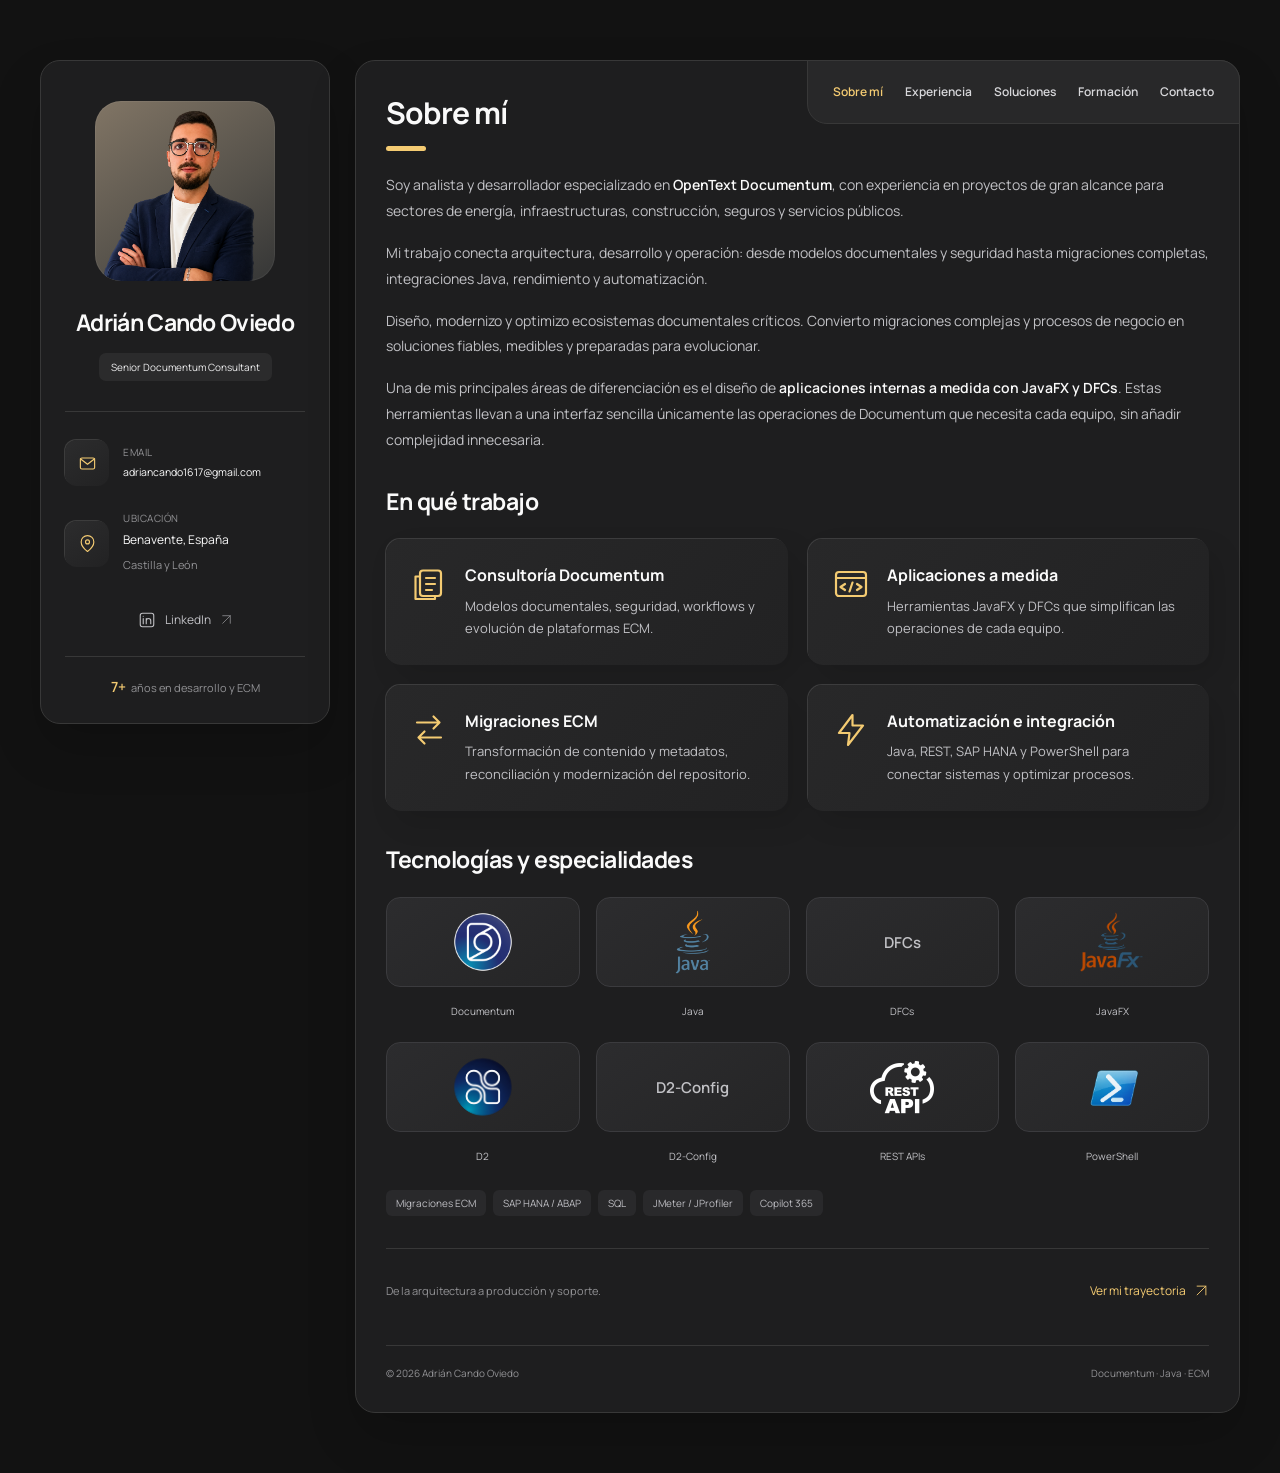
==== index.html @ 95d83d47 "Add warm portrait backdrop and transparent technology logos" ====
<!doctype html>
<html lang="es">
<head>
  <meta charset="UTF-8">
  <meta name="viewport" content="width=device-width, initial-scale=1.0">
  <meta name="description" content="Adrián Cando Oviedo, Senior Documentum Consultant. Experiencia en OpenText Documentum, desarrollo Java y JavaFX, migraciones ECM y automatización empresarial.">
  <meta name="theme-color" content="#121212">
  <link rel="canonical" href="https://acand0.github.io/adrian-cando-oviedo/">
  <meta property="og:title" content="Adrián Cando Oviedo · Senior Documentum Consultant">
  <meta property="og:description" content="Consultoría ECM, desarrollo Java, aplicaciones a medida y migraciones documentales.">
  <meta property="og:url" content="https://acand0.github.io/adrian-cando-oviedo/">
  <meta property="og:type" content="website">
  <meta property="og:image" content="https://acand0.github.io/adrian-cando-oviedo/assets/og-profile.png">
  <meta property="og:image:width" content="1200">
  <meta property="og:image:height" content="630">
  <meta property="og:image:alt" content="Perfil profesional de Adrián Cando Oviedo en negro y dorado.">
  <meta name="twitter:card" content="summary_large_image">
  <meta name="twitter:title" content="Adrián Cando Oviedo · Senior Documentum Consultant">
  <meta name="twitter:image" content="https://acand0.github.io/adrian-cando-oviedo/assets/og-profile.png">
  <link rel="icon" href="favicon.ico?v=profile" sizes="16x16 32x32 48x48 256x256">
  <link rel="icon" type="image/png" sizes="32x32" href="assets/favicon-32.png?v=profile">
  <link rel="icon" type="image/png" sizes="192x192" href="assets/favicon-192.png?v=profile">
  <link rel="apple-touch-icon" sizes="180x180" href="assets/apple-touch-icon.png?v=profile">
  <title>Adrián Cando Oviedo · Senior Documentum Consultant</title>
  <link rel="preconnect" href="https://fonts.googleapis.com">
  <link rel="preconnect" href="https://fonts.gstatic.com" crossorigin>
  <link href="https://fonts.googleapis.com/css2?family=Manrope:wght@400;500;600;700;800&amp;display=swap" rel="stylesheet">
  <link rel="stylesheet" href="css/styles.css">
  <script src="js/main.js" defer></script>
</head>
<body>
  <a class="skip-link" href="#contenido">Saltar al contenido</a>
  <svg class="icon-library" xmlns="http://www.w3.org/2000/svg" aria-hidden="true">
    <symbol id="i-mail" viewBox="0 0 24 24"><rect x="3" y="5" width="18" height="14" rx="2"/><path d="m3 6 9 7 9-7"/></symbol>
    <symbol id="i-pin" viewBox="0 0 24 24"><path d="M20 10c0 6-8 12-8 12S4 16 4 10a8 8 0 1 1 16 0Z"/><circle cx="12" cy="10" r="2.5"/></symbol>
    <symbol id="i-code" viewBox="0 0 24 24"><rect x="2" y="4" width="20" height="16" rx="2"/><path d="M2 8h20m-14 4-3 2 3 2m8-4 3 2-3 2m-3-5-2 6"/></symbol>
    <symbol id="i-files" viewBox="0 0 24 24"><rect x="6" y="3" width="14" height="17" rx="2"/><path d="M6 7H3v15h13v-2M10 8h6m-6 4h6m-6 4h4"/></symbol>
    <symbol id="i-migrate" viewBox="0 0 24 24"><path d="M4 7h15m-4-4 4 4-4 4M20 17H5m4-4-4 4 4 4"/></symbol>
    <symbol id="i-automation" viewBox="0 0 24 24"><path d="m13 2-9 12h7l-1 8 10-13h-7Z"/></symbol>
    <symbol id="i-book" viewBox="0 0 24 24"><path d="M12 5C8 2 3 3 2 4v15c4-2 7-1 10 1 3-2 6-3 10-1V4c-4-2-7-1-10 1Zm0 0v15"/></symbol>
    <symbol id="i-arrow" viewBox="0 0 24 24"><path d="M5 19 19 5M5 5h14v14"/></symbol>
    <symbol id="i-linkedin" viewBox="0 0 24 24"><rect x="3" y="3" width="18" height="18" rx="3"/><path d="M7 10v7m0-10v.1m4 10v-7m0 3c0-4 6-4 6 0v4"/></symbol>
    <symbol id="i-close" viewBox="0 0 24 24"><path d="m6 6 12 12M6 18 18 6"/></symbol>
  </svg>

  <div class="portfolio-layout">
    <aside class="profile-card" aria-label="Datos profesionales">
      <div class="profile-heading">
        <div class="avatar">
          <img src="assets/adrian-cando-cutout.png" alt="Foto de perfil de Adrián Cando Oviedo" width="1254" height="1254" fetchpriority="high" decoding="async">
        </div>
        <div><p class="profile-name">Adrián Cando Oviedo</p><p class="role-badge">Senior Documentum Consultant</p></div>
      </div>
      <button class="profile-toggle" type="button" aria-controls="profile-contacts" aria-expanded="true">Datos de contacto</button>
      <div id="profile-contacts">
      <div class="profile-details">
        <div class="contact-item"><span class="icon-box"><svg class="icon " aria-hidden="true"><use href="#i-mail"></use></svg></span><div><span class="detail-label">Email</span><a href="mailto:adriancando1617@gmail.com">adriancando1617@gmail.com</a></div></div>
        <div class="contact-item"><span class="icon-box"><svg class="icon " aria-hidden="true"><use href="#i-pin"></use></svg></span><div><span class="detail-label">Ubicación</span><p>Benavente, España</p><span class="location-detail">Castilla y León</span></div></div>
      </div>
      <a class="social-link" href="https://www.linkedin.com/in/adrian-cando-oviedo" target="_blank" rel="noreferrer"><svg class="icon " aria-hidden="true"><use href="#i-linkedin"></use></svg><span>LinkedIn</span><svg class="icon " aria-hidden="true"><use href="#i-arrow"></use></svg></a>
      <div class="profile-note"><span data-experience-start="2019-11">7+</span> años en desarrollo y ECM</div>
      </div>
    </aside>

    <main class="content-card" id="contenido" tabindex="-1">
      <nav class="page-nav" aria-label="Secciones del portfolio">
        <a id="tab-sobre" href="#sobre">Sobre mí</a>
        <a id="tab-experiencia" href="#experiencia">Experiencia</a>
        <a id="tab-soluciones" href="#soluciones">Soluciones</a>
        <a id="tab-formacion" href="#formacion">Formación</a>
        <a id="tab-contacto" href="#contacto">Contacto</a>
      </nav>
      <section class="page-panel" id="sobre" aria-labelledby="heading-sobre">
        <h1 class="page-title" id="heading-sobre" tabindex="-1">Sobre mí</h1>
        <div class="intro-copy">
          <p>Soy analista y desarrollador especializado en <strong>OpenText Documentum</strong>, con experiencia en proyectos de gran alcance para sectores de energía, infraestructuras, construcción, seguros y servicios públicos.</p>
          <p>Mi trabajo conecta arquitectura, desarrollo y operación: desde modelos documentales y seguridad hasta migraciones completas, integraciones Java, rendimiento y automatización.</p>
          <p>Diseño, modernizo y optimizo ecosistemas documentales críticos. Convierto migraciones complejas y procesos de negocio en soluciones fiables, medibles y preparadas para evolucionar.</p>
          <p>Una de mis principales áreas de diferenciación es el diseño de <strong>aplicaciones internas a medida con JavaFX y DFCs</strong>. Estas herramientas llevan a una interfaz sencilla únicamente las operaciones de Documentum que necesita cada equipo, sin añadir complejidad innecesaria.</p>
        </div>
        <h2 class="subheading">En qué trabajo</h2>
        <div class="service-grid">
          <article class="service-card"><svg class="icon " aria-hidden="true"><use href="#i-files"></use></svg><div><h3>Consultoría Documentum</h3><p>Modelos documentales, seguridad, workflows y evolución de plataformas ECM.</p></div></article>
          <article class="service-card"><svg class="icon " aria-hidden="true"><use href="#i-code"></use></svg><div><h3>Aplicaciones a medida</h3><p>Herramientas JavaFX y DFCs que simplifican las operaciones de cada equipo.</p></div></article>
          <article class="service-card"><svg class="icon " aria-hidden="true"><use href="#i-migrate"></use></svg><div><h3>Migraciones ECM</h3><p>Transformación de contenido y metadatos, reconciliación y modernización del repositorio.</p></div></article>
          <article class="service-card"><svg class="icon " aria-hidden="true"><use href="#i-automation"></use></svg><div><h3>Automatización e integración</h3><p>Java, REST, SAP HANA y PowerShell para conectar sistemas y optimizar procesos.</p></div></article>
        </div>
        <h2 class="subheading">Tecnologías y especialidades</h2>
        <div class="skill-grid" aria-label="Tecnologías">
          <div><span class="skill-art"><img src="assets/technologies/documentum-original.png" alt="" width="64" height="64"></span><span>Documentum</span></div>
          <div><span class="skill-art"><img src="assets/technologies/java-original.webp" alt="" width="64" height="64"></span><span>Java</span></div>
          <div><span class="skill-art"><b class="skill-wordmark" aria-hidden="true">DFCs</b></span><span>DFCs</span></div>
          <div><span class="skill-art"><img src="assets/technologies/javafx-transparent.png" alt="" width="64" height="64"></span><span>JavaFX</span></div>
          <div><span class="skill-art"><img src="assets/technologies/d2-transparent.png" alt="" width="64" height="64"></span><span>D2</span></div>
          <div><span class="skill-art"><b class="skill-wordmark" aria-hidden="true">D2-Config</b></span><span>D2-Config</span></div>
          <div><span class="skill-art"><img class="logo-rest" src="assets/technologies/rest-original.webp" alt="" width="64" height="64"></span><span>REST APIs</span></div>
          <div><span class="skill-art"><img src="assets/technologies/powershell-transparent.png" alt="" width="64" height="64"></span><span>PowerShell</span></div>
        </div>
        <div class="skill-tags"><span>Migraciones ECM</span><span>SAP HANA / ABAP</span><span>SQL</span><span>JMeter / JProfiler</span><span>Copilot 365</span></div>
        <div class="section-bottom"><p>De la arquitectura a producción y soporte.</p><a class="text-link" href="#experiencia" data-open-panel>Ver mi trayectoria <svg class="icon " aria-hidden="true"><use href="#i-arrow"></use></svg></a></div>
      </section>

      <section class="page-panel" id="experiencia" aria-labelledby="heading-experiencia">
        <h2 class="page-title" id="heading-experiencia" tabindex="-1">Experiencia</h2>
        <p class="panel-lead">Consultoría, desarrollo e integración de plataformas documentales en entornos empresariales.</p>
      <div class="timeline">
        <article class="timeline-item">
          <div class="timeline-index">01</div><div class="timeline-meta"><p>Minsait · Grupo Indra</p><span>Jun 2026 — Actualidad</span><span>Alcobendas</span><b>● POSICIÓN ACTUAL</b></div>
          <div class="timeline-content"><h3>Senior Documentum Consultant</h3><p>Estudio, automatización y mejora de procesos empresariales con Java, Documentum DFCs, SAP HANA/ABAP y PowerShell. Soporte de incidencias y evolutivos sobre perfiles, objetos documentales y workflows.</p><div class="tag-list"><span>Documentum 23.4</span><span>Java</span><span>DFCs</span><span>SAP HANA</span><span>PowerShell</span></div></div>
        </article>
        <article class="timeline-item">
          <div class="timeline-index">02</div><div class="timeline-meta"><p>Repsol · NTT DATA</p><span>Ene 2026 — Jun 2026</span><span>Salamanca</span></div>
          <div class="timeline-content"><h3>Senior Documentum Technical Expert Specialist</h3><p>Análisis estratégico para modernizar el ecosistema documental y definir la hoja de ruta de migración de activos digitales, evaluando el destino óptimo de la información.</p><div class="tag-list"><span>Estrategia ECM</span><span>Migración</span><span>Arquitectura</span><span>Análisis</span></div></div>
        </article>
        <article class="timeline-item">
          <div class="timeline-index">03</div><div class="timeline-meta"><p>ADIF · NTT DATA</p><span>Abr 2025 — Mar 2026</span><span>Salamanca</span></div>
          <div class="timeline-content"><h3>Senior Documentum Technical Expert Specialist</h3><p>Responsable técnico de la migración de Documentum 7.2 a 22.2: reestructuración del repositorio, transformación de tipos documentales y contenidos, ingeniería inversa y nuevas lógicas de negocio.</p><div class="tag-list"><span>Documentum 7.2 → 22.2</span><span>Java</span><span>DFCs</span><span>Liderazgo técnico</span></div></div>
        </article>
        <article class="timeline-item">
          <div class="timeline-index">04</div><div class="timeline-meta"><p>ADIF · NTT DATA</p><span>Nov 2022 — Jun 2025</span><span>Madrid</span></div>
          <div class="timeline-content"><h3>Documentum Analyst</h3><p>Análisis, diseño y desarrollo de aplicaciones conectadas a Documentum mediante servicios REST. Optimización de rendimiento, migraciones desde Lotus Notes, estimaciones y coordinación técnica.</p><div class="tag-list"><span>Java 11</span><span>REST</span><span>JavaScript</span><span>JMeter</span><span>JProfiler</span></div></div>
        </article>
        <article class="timeline-item">
          <div class="timeline-index">05</div><div class="timeline-meta"><p>Ferrovial · SERBATIC</p><span>Mar 2021 — Nov 2022</span><span>Madrid</span></div>
          <div class="timeline-content"><h3>Documentum Developer</h3><p>Desarrollo de un sistema de exportación de contenido y metadatos desde Documentum hacia Microsoft 365, incluyendo volumetrías y automatización con PowerShell y batch.</p><div class="tag-list"><span>Documentum</span><span>DFCs</span><span>Microsoft 365</span><span>PowerShell</span></div></div>
        </article>
        <article class="timeline-item">
          <div class="timeline-index">06</div><div class="timeline-meta"><p>ACCIONA · SERBATIC</p><span>Jun 2020 — Nov 2022</span><span>Zamora</span></div>
          <div class="timeline-content"><h3>Documentum Application Developer</h3><p>Creación y configuración de aplicaciones D2: modelos documentales, seguridad, TBOs, diccionarios, taxonomías, matrices y transformaciones documentales.</p><div class="tag-list"><span>D2</span><span>D2-Config</span><span>TBOs</span><span>ACLs</span><span>Migraciones</span></div></div>
        </article>
      </div>
      <div class="earlier">
        <p class="subheading">Etapas anteriores</p>
        <div class="earlier-grid">
          <article><span>2019 — 2020</span><h3>Business Application Developer</h3><h4>MAPFRE · SERBATIC</h4><p>Aplicaciones Java de generación documental, geolocalización, SQL y cargas masivas.</p></article>
          <article><span>2019</span><h3>Web Developer</h3><h4>InternacionalWeb</h4><p>Desarrollo web para distintos sectores, mantenimiento WordPress, SEO y gestión de cambios.</p></article>
          <article><span>2017</span><h3>Técnico Informático</h3><h4>Gráficas Cubichi</h4><p>Soporte de TPV y facturación, diseño web y producción gráfica.</p></article>
        </div>
      </div>

      </section>

      <section class="page-panel" id="soluciones" aria-labelledby="heading-soluciones">
        <h2 class="page-title" id="heading-soluciones" tabindex="-1">Soluciones</h2>
        <div class="intro-copy">
          <h3 class="feature-title">Herramientas a medida sobre Documentum</h3>
          <p>Diseño y desarrollo aplicaciones de escritorio con <strong>JavaFX</strong> y <strong>Documentum DFCs</strong> para resolver operativas internas concretas: consultas, validaciones, cargas, actualizaciones masivas, administración controlada y automatización de tareas sobre el repositorio.</p>
          <p><strong>Herramientas personalizadas aplicadas al negocio.</strong> Cada solución se diseña según sus procesos, reglas operativas y necesidades reales, adaptando la tecnología a la forma de trabajar de cada equipo.</p>
          <p>El objetivo es cubrir exactamente la necesidad del equipo mediante una solución focalizada, evitando incorporar productos adicionales de OpenText cuando el caso de uso no requiere toda su funcionalidad.</p>
        </div>
        <ul class="value-list"><li>Solución alineada con el negocio y sus procesos reales</li><li>Menor complejidad de uso y despliegue</li><li>Menor dependencia de productos adicionales</li><li>Integración directa y segura con Documentum</li><li>Automatización de operativas repetitivas</li><li>Evolución controlada según nuevas necesidades</li></ul>
        <h3 class="subheading">Ejemplos de aplicaciones</h3>
        <p class="project-disclaimer">Recreaciones anonimizadas con datos ficticios. No corresponden a entornos productivos.</p>
        <div class="project-grid"><figure class="project-card">
                <button class="project-preview" type="button" data-project="0" aria-label="Ampliar ejemplo: Explorador documental">
                  <img src="assets/app-examples/explorador-documental-anonimizado.png" alt="Recreación anonimizada de una aplicación interna para explorar y gestionar contenido documental" loading="lazy" width="1536" height="864" draggable="false">
                </button>
                <figcaption><h3>Explorador documental</h3><p>Ejemplo recreado y anonimizado de una interfaz para localizar, consultar y gestionar contenido del repositorio.</p></figcaption>
              </figure>
<figure class="project-card">
                <button class="project-preview" type="button" data-project="1" aria-label="Ampliar ejemplo: Observabilidad de almacenamiento">
                  <img src="assets/app-examples/observabilidad-almacenamiento-anonimizada.png" alt="Recreación anonimizada de una aplicación interna para observar el almacenamiento documental" loading="lazy" width="1536" height="864" draggable="false">
                </button>
                <figcaption><h3>Observabilidad de almacenamiento</h3><p>Ejemplo recreado y anonimizado de un panel para analizar capacidad, distribución y uso del almacenamiento.</p></figcaption>
              </figure>
<figure class="project-card">
                <button class="project-preview" type="button" data-project="2" aria-label="Ampliar ejemplo: Operaciones masivas">
                  <img src="assets/app-examples/operaciones-masivas-anonimizadas.png" alt="Recreación anonimizada de una aplicación interna para validar y ejecutar operaciones documentales masivas" loading="lazy" width="1536" height="864" draggable="false">
                </button>
                <figcaption><h3>Operaciones masivas</h3><p>Ejemplo recreado y anonimizado de una herramienta para importar, validar y ejecutar actualizaciones masivas con trazabilidad.</p></figcaption>
              </figure>
<figure class="project-card">
                <button class="project-preview" type="button" data-project="3" aria-label="Ampliar ejemplo: Control de migración">
                  <img src="assets/app-examples/control-migracion-anonimizado.png" alt="Recreación anonimizada de una aplicación interna para controlar y reconciliar migraciones documentales" loading="lazy" width="1536" height="864" draggable="false">
                </button>
                <figcaption><h3>Control de migración</h3><p>Ejemplo recreado y anonimizado de un panel para seguir lotes, transformaciones y reconciliar origen y destino.</p></figcaption>
              </figure></div>
      </section>

      <section class="page-panel" id="formacion" aria-labelledby="heading-formacion">
        <h2 class="page-title" id="heading-formacion" tabindex="-1">Formación</h2>
        <p class="panel-lead">Una base sólida en desarrollo web y sistemas, reforzada con certificaciones específicas y aprendizaje continuo en Documentum, automatización e inteligencia artificial.</p>
        <h3 class="subheading icon-heading"><svg class="icon " aria-hidden="true"><use href="#i-book"></use></svg>Formación académica</h3>
        <div class="education-timeline">
          <article><span>2017 — 2019</span><h3>Técnico Superior en Desarrollo de Aplicaciones Web</h3><p>I.E.S. Los Sauces</p></article>
          <article><span>2015 — 2017</span><h3>Técnico en Sistemas Microinformáticos y Redes</h3><p>I.E.S. Los Sauces</p></article>
        </div>
        <h3 class="subheading">Certificaciones</h3>
        <div class="certificate-list"><article><span>OpenText Documentum</span><h4>Documentum Certified Business Administrator</h4><p>Certificación 5-8055</p></article><article><span>Microsoft 365</span><h4>Microsoft Copilot 365</h4><p>IA Generativa en Microsoft 365</p></article><article><span>Desarrollo</span><h4>Técnico en programación de Java</h4></article></div>
      </section>

      <section class="page-panel" id="contacto" aria-labelledby="heading-contacto">
        <h2 class="page-title" id="heading-contacto" tabindex="-1">Contacto</h2>
        <p class="panel-lead">Tecnología documental, desarrollo Java y automatización empresarial.</p>
        <div class="contact-intro"><p>Esta web recoge una muestra de mi recorrido, mi especialización y la forma en la que trabajo con plataformas documentales.</p><p>Puedes escribirme por correo o contactar conmigo a través de LinkedIn.</p></div>
        <div class="contact-options"><a href="mailto:adriancando1617@gmail.com"><svg class="icon " aria-hidden="true"><use href="#i-mail"></use></svg><span><small>Correo electrónico</small>adriancando1617@gmail.com</span><svg class="icon " aria-hidden="true"><use href="#i-arrow"></use></svg></a><a href="https://www.linkedin.com/in/adrian-cando-oviedo" target="_blank" rel="noreferrer"><svg class="icon " aria-hidden="true"><use href="#i-linkedin"></use></svg><span><small>Perfil profesional</small>Adrián Cando Oviedo en LinkedIn</span><svg class="icon " aria-hidden="true"><use href="#i-arrow"></use></svg></a></div>
        <div class="location-note"><svg class="icon " aria-hidden="true"><use href="#i-pin"></use></svg>Benavente · Castilla y León · España</div>
      </section>
      <footer class="site-footer"><span>© <span data-year>2026</span> Adrián Cando Oviedo</span><span>Documentum · Java · ECM</span></footer>
    </main>
  </div>
  <dialog class="project-dialog" aria-labelledby="dialog-title"><div class="dialog-heading"><h2 id="dialog-title">Ejemplo de aplicación</h2><button type="button" class="dialog-close" aria-label="Cerrar vista ampliada"><svg class="icon " aria-hidden="true"><use href="#i-close"></use></svg></button></div><img alt=""><p>Recreación anonimizada · Datos ficticios</p></dialog>
</body>
</html>
---- css/styles.css ----
:root {
  color-scheme: dark;
  --background: #121212;
  --panel: #1e1e1f;
  --raised: #262627;
  --line: #383838;
  --text: #fafafa;
  --muted: #c1c1c5;
  --soft: #929295;
  --accent: #f4cb72;
  --font: "Manrope", "Segoe UI", sans-serif;
}
* { box-sizing: border-box; }
html { scroll-behavior: smooth; scroll-padding-top: 24px; }
body { margin: 0; background: var(--background); color: var(--text); font: 400 14px/1.8 var(--font); -webkit-font-smoothing: antialiased; }
a { color: inherit; text-decoration: none; text-underline-offset: 4px; }
button { font: inherit; color: inherit; cursor: pointer; }
button, a { -webkit-tap-highlight-color: transparent; }
button { touch-action: manipulation; }
:focus-visible { outline: 2px solid var(--accent); outline-offset: 5px; }
[hidden] { display: none !important; }
::selection { background: #725c30; color: #fff; }
h1, h2, h3, h4, p { margin-top: 0; }
h1, h2, h3, h4 { font-weight: 700; line-height: 1.4; }
strong { font-weight: 600; color: var(--text); }
.icon-library { position: absolute; width: 0; height: 0; overflow: hidden; }
.icon { width: 24px; height: 24px; flex-shrink: 0; fill: none; stroke: currentColor; stroke-width: 1.45; stroke-linecap: round; stroke-linejoin: round; }
.skip-link { position: fixed; left: 20px; top: -100px; z-index: 100; background: var(--accent); color: #121212; padding: 10px 20px; border-radius: 8px; }
.skip-link:focus { top: 12px; }
.portfolio-layout { display: grid; grid-template-columns: 290px minmax(0, 1fr); gap: 25px; align-items: start; width: calc(100% - 80px); max-width: 1280px; margin: 60px auto; }
.profile-card, .content-card { background: var(--panel); border: 1px solid var(--line); border-radius: 20px; box-shadow: 0 24px 50px #00000029; }
.profile-card { padding: 40px 24px 24px; position: sticky; top: 40px; }
.profile-heading { text-align: center; }
.profile-toggle { display: none; }
.avatar { width: 180px; height: 180px; border-radius: 26px; background: linear-gradient(145deg, #817565, #55514a 60%, #353636); box-shadow: inset 0 0 0 1px #ffffff0d; margin: 0 auto 25px; overflow: hidden; }
.avatar img {
  display: block; width: 100%; height: 100%; object-fit: contain; border-radius: inherit;
}
.profile-name { font-size: 23px; line-height: 1.4; font-weight: 700; letter-spacing: -.7px; margin-bottom: 15px; }
.role-badge { display: inline-block; font-size: 10px; line-height: 1.6; padding: 6px 12px; background: #2b2b2c; border-radius: 7px; margin: 0; color: #ededee; }
.profile-details { border-top: 1px solid var(--line); margin-top: 30px; padding-top: 28px; display: grid; gap: 25px; }
.contact-item { display: flex; align-items: center; gap: 14px; min-width: 0; }
.icon-box { display: grid; place-items: center; color: var(--accent); width: 44px; height: 46px; border-radius: 12px; background: linear-gradient(145deg, #2c2c2d, #222223); box-shadow: -1px -1px 0 #3c3c3c; flex-shrink: 0; }
.icon-box .icon { width: 19px; height: 19px; }
.contact-item > div { min-width: 0; }
.detail-label { display: block; color: var(--soft); text-transform: uppercase; font-size: 10px; line-height: 1.5; margin-bottom: 3px; letter-spacing: .5px; }
.contact-item a { font-size: 10.5px; display: block; overflow-wrap: anywhere; }
.contact-item a:hover { color: var(--accent); }
.contact-item p { font-size: 12px; margin-bottom: 0; }
.location-detail { font-size: 11px; color: var(--soft); }
.social-link { display: flex; align-items: center; justify-content: center; gap: 9px; width: fit-content; min-height: 44px; margin: 22px auto 0; color: var(--muted); font-size: 12px; }
.social-link .icon { width: 18px; height: 18px; }
.social-link .icon:last-child { width: 13px; height: 13px; color: var(--soft); }
.social-link:hover { color: var(--accent); }
.profile-note { border-top: 1px solid var(--line); text-align: center; font-size: 11px; color: var(--soft); padding-top: 17px; margin-top: 14px; }
.profile-note > span { color: var(--accent); font-size: 14px; font-weight: 600; margin-right: 3px; }
.content-card { position: relative; min-width: 0; padding: 30px; min-height: 660px; }
.content-card:focus { outline: none; }
.page-nav { position: absolute; top: -1px; right: -1px; display: flex; align-items: center; gap: 22px; background: #282829; border: 1px solid var(--line); border-radius: 0 20px 0 20px; padding: 0 25px; min-height: 64px; z-index: 2; }
.page-nav a { font-size: 12px; color: #d7d7da; font-weight: 600; padding: 20px 0; white-space: nowrap; }
.page-nav a:hover, .page-nav a[aria-selected="true"] { color: var(--accent); }
.page-panel { padding-top: 1px; margin-bottom: 55px; }
.has-js .page-panel { animation: panel-enter 200ms ease both; margin-bottom: 0; }
.page-title { font-size: 30px; letter-spacing: -.8px; line-height: 1.4; margin: 0 0 38px; position: relative; width: fit-content; }
.page-title::after { content: ""; position: absolute; width: 40px; height: 5px; border-radius: 5px; background: var(--accent); bottom: -17px; left: 0; }
.page-title:focus { outline: none; }
.intro-copy { color: var(--muted); font-size: 14px; line-height: 1.85; }
.intro-copy > p { margin-bottom: 16px; }
.panel-lead { color: var(--muted); line-height: 1.85; margin: 0 0 32px; }
.subheading { font-size: 23px; letter-spacing: -.5px; margin: 32px 0 22px; }
.service-grid { display: grid; grid-template-columns: 1fr 1fr; gap: 20px; }
.service-card { display: flex; align-items: flex-start; gap: 18px; padding: 25px; border-radius: 15px; background: linear-gradient(130deg, #282829, #222223); box-shadow: -1px -1px 0 #3c3c3d, 10px 12px 28px #0000001c; }
.service-card > .icon { width: 36px; height: 36px; color: var(--accent); margin-top: 2px; }
.service-card h3 { font-size: 16px; margin-bottom: 8px; }
.service-card p { font-size: 13px; line-height: 1.75; color: var(--muted); margin-bottom: 0; }
.skill-grid { display: grid; grid-template-columns: repeat(4, minmax(0, 1fr)); gap: 20px 16px; }
.skill-grid > div { min-width: 0; text-align: center; }
.skill-grid .skill-art { display: grid; place-items: center; height: 90px; border-radius: 14px; background: linear-gradient(145deg, #2c2c2e, #252526); border: 1px solid #3b3b3e; margin-bottom: 10px; }
.skill-art img { display: block; width: 64px; height: 64px; object-fit: contain; }
.skill-art .logo-rest { filter: brightness(0) invert(1); }
.skill-art img[src$="d2-transparent.png"] { transform: scale(1.2); }
.skill-wordmark { color: var(--muted); font-size: 15px; font-weight: 600; }
.skill-grid span { color: var(--muted); font-size: 10px; white-space: nowrap; }
.skill-tags, .tag-list { display: flex; flex-wrap: wrap; gap: 7px; }
.skill-tags { margin-top: 22px; }
.skill-tags span, .tag-list span { background: #29292b; color: #bdbdc2; font-size: 10px; line-height: 1.6; padding: 5px 10px; border-radius: 6px; }
.section-bottom { display: flex; justify-content: space-between; align-items: center; gap: 20px; margin-top: 32px; padding-top: 20px; border-top: 1px solid var(--line); }
.section-bottom p { color: var(--soft); font-size: 11px; margin: 0; }
.text-link { color: var(--accent); font-size: 12px; display: inline-flex; align-items: center; gap: 8px; min-height: 44px; }
.text-link .icon { width: 15px; height: 15px; }
.timeline { margin-left: 8px; }
.timeline-item { position: relative; display: grid; grid-template-columns: 1fr; border-left: 1px solid var(--line); padding: 0 0 32px 28px; }
.timeline-item:last-child { padding-bottom: 5px; }
.timeline-index { position: absolute; left: -5px; top: 6px; width: 9px; height: 9px; border-radius: 50%; color: transparent; background: var(--accent); box-shadow: 0 0 0 4px #303030; overflow: hidden; }
.timeline-meta { display: flex; align-items: baseline; gap: 5px 12px; flex-wrap: wrap; margin-bottom: 10px; }
.timeline-meta p { width: 100%; margin: 0; font-size: 15px; font-weight: 600; }
.timeline-meta span { color: var(--accent); font-size: 11px; }
.timeline-meta span + span { color: var(--soft); }
.timeline-meta b { font-size: 9px; color: var(--accent); font-weight: 500; }
.timeline-content h3 { font-size: 14px; margin-bottom: 8px; color: #efeff1; }
.timeline-content > p { color: var(--muted); font-size: 13px; line-height: 1.8; margin-bottom: 14px; }
.earlier { border-top: 1px solid var(--line); margin-top: 30px; padding-top: 3px; }
.earlier-grid { display: grid; gap: 16px; }
.earlier-grid article { padding-left: 16px; border-left: 2px solid #51462f; }
.earlier-grid span { font-size: 11px; color: var(--accent); }
.earlier-grid h3 { font-size: 14px; margin: 4px 0; }
.earlier-grid h4 { color: var(--soft); font-size: 11px; font-weight: 500; margin-bottom: 7px; }
.earlier-grid p { font-size: 12px; color: var(--muted); margin-bottom: 0; }
.feature-title { font-size: 20px; color: var(--text); line-height: 1.5; margin-bottom: 20px; }
.value-list { padding: 0; list-style: none; display: grid; grid-template-columns: 1fr 1fr; gap: 12px 25px; margin: 25px 0; }
.value-list li { padding-left: 17px; position: relative; font-size: 12px; color: var(--muted); }
.value-list li::before { content: ""; width: 5px; height: 5px; border-radius: 50%; background: var(--accent); position: absolute; top: 8px; left: 0; }
.project-disclaimer { font-size: 11px; color: var(--soft); margin-bottom: 22px; }
.project-grid { display: grid; grid-template-columns: 1fr 1fr; gap: 28px 20px; }
.project-card { margin: 0; min-width: 0; }
.project-preview { width: 100%; display: block; border: 1px solid #414145; background: #29292c; border-radius: 12px; padding: 0; overflow: hidden; position: relative; cursor: default; }
.project-preview img { width: 100%; height: auto; display: block; aspect-ratio: 16/9; object-fit: contain; transition: transform 250ms ease; }
.has-js .project-preview { cursor: zoom-in; }
.has-js .project-preview::after { content: "+"; width: 34px; height: 34px; display: grid; place-items: center; font-size: 23px; line-height: 1; position: absolute; inset: 50% auto auto 50%; transform: translate(-50%, -50%); background: #1c1c1ee8; color: var(--accent); border-radius: 8px; opacity: 0; transition: opacity 150ms ease; }
.project-preview:hover::after, .project-preview:focus-visible::after { opacity: 1; }
.project-preview:hover img { transform: scale(1.025); }
.project-card figcaption { padding: 14px 4px 0; }
.project-card h3 { font-size: 14px; margin-bottom: 6px; }
.project-card p { color: var(--soft); font-size: 12px; line-height: 1.75; margin: 0; }
.icon-heading { display: flex; align-items: center; gap: 14px; }
.icon-heading .icon { color: var(--accent); width: 28px; height: 28px; }
.education-timeline { border-left: 1px solid var(--line); margin-left: 13px; padding-left: 26px; }
.education-timeline article { position: relative; margin-bottom: 24px; }
.education-timeline article::before { content: ""; position: absolute; left: -31px; top: 8px; height: 8px; width: 8px; background: var(--accent); border-radius: 50%; box-shadow: 0 0 0 4px #303030; }
.education-timeline span { color: var(--accent); font-size: 12px; }
.education-timeline h3 { font-size: 16px; margin: 7px 0; }
.education-timeline p { color: var(--muted); font-size: 13px; margin: 0; }
.certificate-list { display: grid; gap: 15px; }
.certificate-list article { padding: 22px; border: 1px solid var(--line); border-radius: 12px; background: linear-gradient(120deg, #272728, #212122); }
.certificate-list span { color: var(--accent); font-size: 11px; }
.certificate-list h4 { margin: 6px 0; font-size: 15px; }
.certificate-list p { margin: 0; color: var(--soft); font-size: 12px; }
.contact-intro { max-width: 650px; color: var(--muted); margin: 26px 0 32px; }
.contact-options { display: grid; gap: 16px; }
.contact-options a { border: 1px solid var(--line); border-radius: 12px; display: flex; gap: 18px; align-items: center; padding: 24px; background: linear-gradient(120deg, #282829, #222223); }
.contact-options .icon { color: var(--accent); }
.contact-options a > span { min-width: 0; overflow-wrap: anywhere; font-size: 14px; }
.contact-options small { display: block; color: var(--soft); font-size: 11px; margin-bottom: 3px; }
.contact-options a > .icon:last-child { margin-left: auto; width: 18px; }
.contact-options a:hover { border-color: #887443; }
.location-note { display: flex; align-items: center; gap: 12px; color: var(--soft); font-size: 12px; margin-top: 30px; }
.location-note .icon { color: var(--accent); width: 18px; }
.site-footer { display: flex; flex-wrap: wrap; justify-content: space-between; gap: 8px 20px; border-top: 1px solid var(--line); color: var(--soft); font-size: 10px; margin-top: 32px; padding-top: 18px; }
.project-dialog { color: var(--text); background: var(--panel); border: 1px solid #505054; border-radius: 16px; width: min(1200px, calc(100% - 32px)); max-height: calc(100svh - 40px); padding: 22px; }
.project-dialog::backdrop { background: #09090be8; }
.dialog-heading { display: flex; align-items: center; justify-content: space-between; gap: 20px; margin-bottom: 18px; }
.dialog-heading h2 { font-size: 18px; margin: 0; }
.dialog-close { width: 44px; height: 44px; display: grid; place-items: center; background: var(--raised); border: 1px solid var(--line); border-radius: 9px; flex-shrink: 0; }
.project-dialog img { display: block; max-width: 100%; max-height: 70svh; margin-inline: auto; object-fit: contain; }
.project-dialog p { color: var(--soft); font-size: 11px; margin: 16px 0 0; }
@keyframes panel-enter { from { opacity: 0; transform: translateY(5px); } to { opacity: 1; transform: none; } }

@media (max-width: 1240px) {
  .portfolio-layout { grid-template-columns: 260px minmax(0, 1fr); width: calc(100% - 48px); margin-block: 35px; }
  .profile-card { padding-inline: 20px; top: 24px; }
  .profile-name { font-size: 21px; }
  .contact-item { gap: 10px; }
  .icon-box { width: 36px; height: 40px; }
  .contact-item a { font-size: 10px; }
  .page-nav { position: relative; top: auto; right: auto; margin: -30px -30px 30px; border-top: 0; border-inline: 0; border-radius: 20px 20px 0 0; justify-content: center; gap: 22px; padding-inline: 20px; }
  .service-card { padding: 20px; gap: 14px; }
  .service-card > .icon { width: 28px; height: 28px; }
  .service-card h3 { font-size: 14px; }
  .skill-grid { grid-template-columns: repeat(4, minmax(0, 1fr)); gap: 18px; }
  .skill-grid .skill-art { height: 78px; }
}

@media (max-width: 940px) {
  .portfolio-layout { grid-template-columns: 1fr; gap: 24px; max-width: 760px; }
  .profile-card { position: static; padding: 25px; }
  .profile-heading { display: flex; align-items: center; gap: 25px; text-align: left; }
  .avatar { margin: 0; width: 100px; height: 100px; border-radius: 22px; flex-shrink: 0; }
  .profile-name { font-size: 25px; }
  .role-badge { font-size: 11px; }
  .profile-details { grid-template-columns: 1fr 1fr; gap: 20px; margin-top: 24px; padding-top: 22px; }
  .contact-item a { font-size: 12px; }
  .icon-box { width: 44px; height: 44px; }
  .social-link { margin: 16px 0 0; }
  .profile-note { text-align: left; margin-top: 12px; }
  .skill-grid { grid-template-columns: repeat(4, minmax(0, 1fr)); gap: 16px; }
  .content-card { min-height: 0; }
}

@media (max-width: 600px) {
  html { scroll-padding-top: 16px; }
  .portfolio-layout { width: calc(100% - 28px); margin: 20px auto; gap: 18px; }
  .profile-card, .content-card { border-radius: 16px; }
  .profile-card { padding: 20px; }
  .has-js .profile-toggle { display: block; border: 1px solid var(--line); background: #282829; color: var(--accent); border-radius: 7px; font-size: 10px; min-height: 36px; padding: 5px 12px; margin-top: 18px; }
  .profile-heading { gap: 18px; }
  .avatar { width: 76px; height: 76px; border-radius: 18px; }
  .profile-name { font-size: 20px; margin-bottom: 8px; }
  .role-badge { font-size: 9px; padding: 5px 8px; }
  .profile-details { grid-template-columns: 1fr; gap: 18px; margin-top: 20px; padding-top: 20px; }
  .contact-item a { font-size: 12px; }
  .location-detail { display: inline; }
  .contact-item p { display: inline; margin-right: 5px; }
  .social-link { margin-top: 12px; }
  .profile-note { padding-top: 14px; margin-top: 9px; }
  .content-card { padding: 22px; }
  .page-nav { margin: -22px -22px 25px; min-height: 60px; border-radius: 16px 16px 0 0; gap: 0; justify-content: space-around; padding: 0 8px; }
  .page-nav a { font-size: 10px; padding: 20px 4px; }
  .page-title { font-size: 26px; margin-bottom: 34px; }
  .page-title::after { height: 4px; bottom: -14px; }
  .intro-copy, .panel-lead { font-size: 13px; }
  .subheading { font-size: 20px; margin-top: 28px; }
  .service-grid { grid-template-columns: 1fr; gap: 16px; }
  .service-card { padding: 22px; }
  .service-card > .icon { width: 32px; height: 32px; }
  .service-card h3 { font-size: 15px; }
  .skill-grid { grid-template-columns: repeat(3, minmax(0, 1fr)); gap: 17px; }
  .skill-art img { width: 56px; height: 56px; }
  .skill-wordmark { font-size: 12px; }
  .skill-grid span { font-size: 10px; }
  .section-bottom { flex-direction: column; align-items: flex-start; gap: 8px; }
  .value-list { grid-template-columns: 1fr; gap: 10px; }
  .project-grid { grid-template-columns: 1fr; }
  .timeline-item { padding-left: 22px; }
  .timeline-meta b { width: 100%; }
  .contact-options a { padding: 18px 14px; gap: 12px; }
  .contact-options a > span { font-size: 11px; }
  .contact-options a > .icon:last-child { width: 15px; }
  .location-note { align-items: flex-start; font-size: 11px; }
  .project-dialog { padding: 14px; }
  .dialog-heading h2 { font-size: 14px; }
}
@media (max-width: 360px) {
  .profile-card, .content-card { padding: 18px; }
  .profile-heading { gap: 12px; }
  .profile-name { font-size: 18px; }
  .avatar { width: 64px; height: 64px; }
  .page-nav { margin: -18px -18px 24px; padding-inline: 4px; }
  .page-nav a { font-size: 9px; padding-inline: 3px; }
  .contact-item a { font-size: 11px; }
}
@media (prefers-reduced-motion: reduce) {
  html { scroll-behavior: auto; }
  *, *::before, *::after { animation: none !important; transition: none !important; }
}
@media print {
  :root { color-scheme: light; --text: #111; --muted: #333; --soft: #444; --line: #ccc; --panel: #fff; }
  body { background: #fff; color: #111; }
  .portfolio-layout { display: block; width: 100%; margin: 0; }
  .profile-card { position: static; box-shadow: none; margin-bottom: 20px; }
  .content-card { border: 0; box-shadow: none; }
  .page-nav, .site-footer, .project-dialog { display: none; }
  .page-panel[hidden] { display: block !important; }
  #profile-contacts[hidden] { display: block !important; }
  .page-panel { break-before: auto; margin-bottom: 30px !important; }
  .timeline-item, .service-card, .certificate-list article { break-inside: avoid; }
}
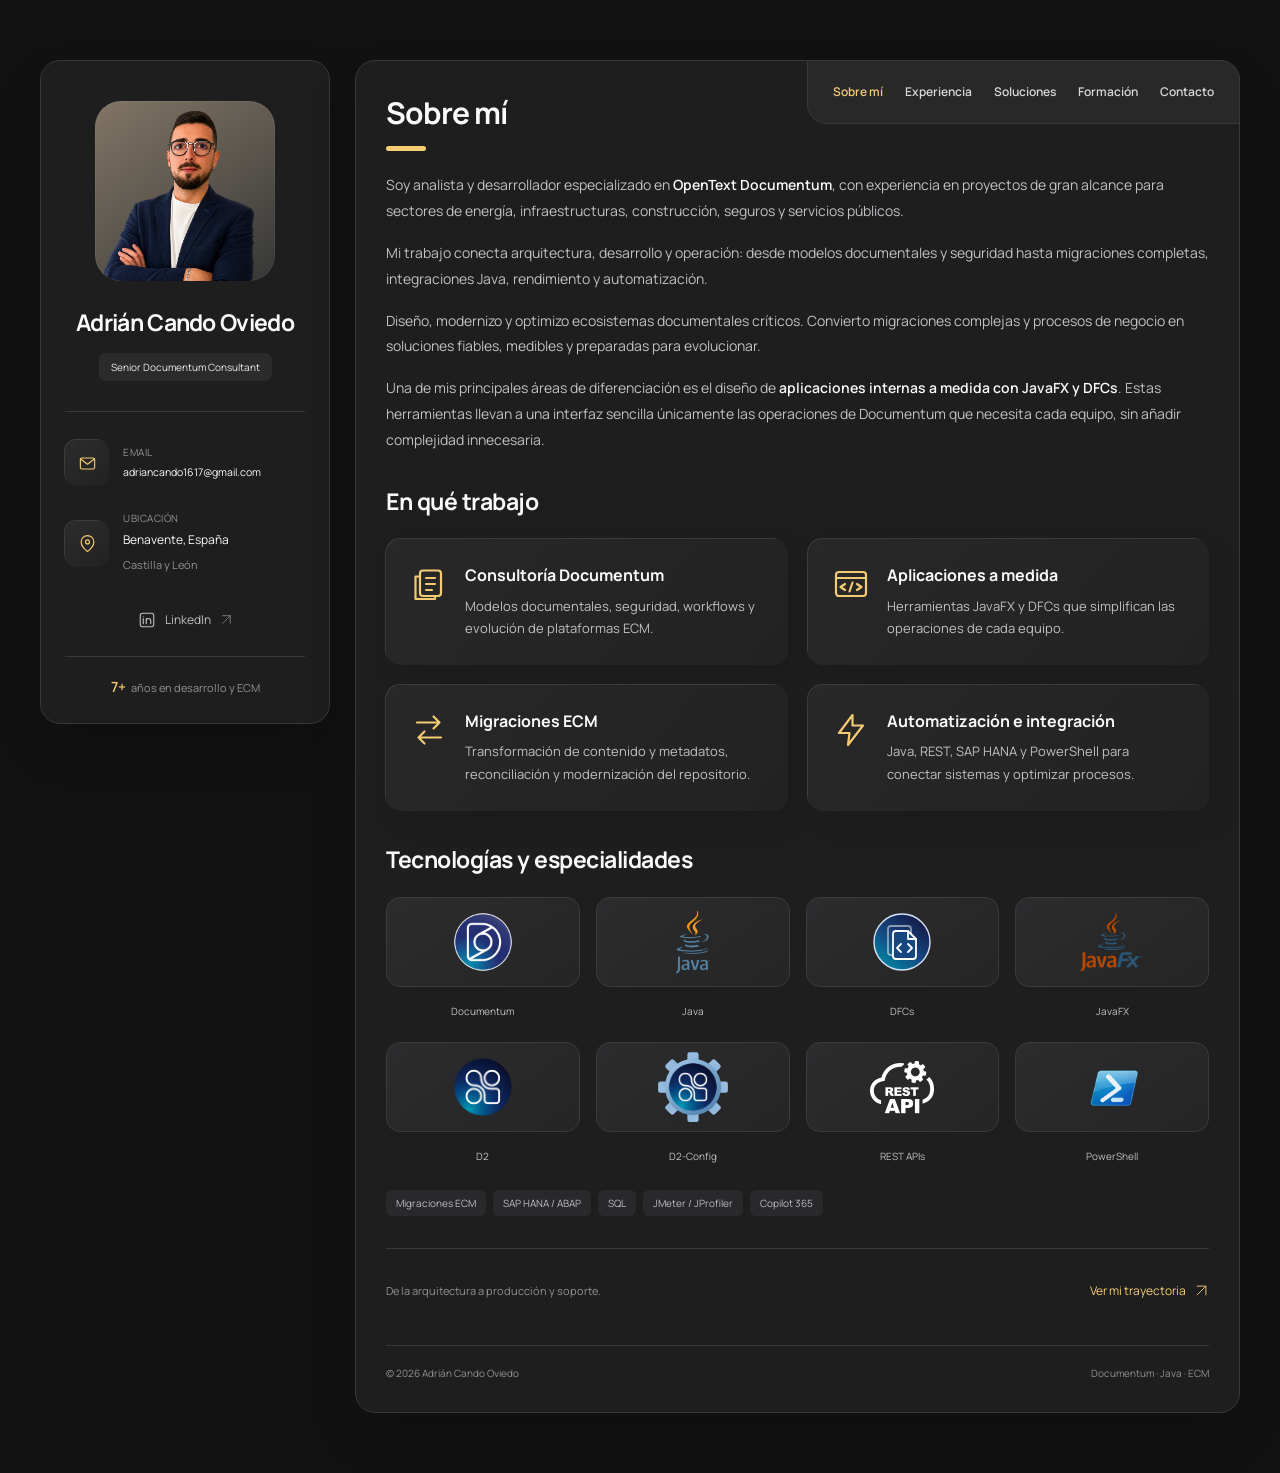
==== commit aba3c5d3: "Add custom DFC identity and gear-wrapped D2 configuration icon" ====
--- a/index.html
+++ b/index.html
@@ -89,10 +89,10 @@
         <div class="skill-grid" aria-label="Tecnologías">
           <div><span class="skill-art"><img src="assets/technologies/documentum-original.png" alt="" width="64" height="64"></span><span>Documentum</span></div>
           <div><span class="skill-art"><img src="assets/technologies/java-original.webp" alt="" width="64" height="64"></span><span>Java</span></div>
-          <div><span class="skill-art"><b class="skill-wordmark" aria-hidden="true">DFCs</b></span><span>DFCs</span></div>
+          <div><span class="skill-art" title="Documentum Foundation Classes"><img src="assets/technologies/dfc.svg" alt="" width="64" height="64"></span><span title="Documentum Foundation Classes">DFCs</span></div>
           <div><span class="skill-art"><img src="assets/technologies/javafx-transparent.png" alt="" width="64" height="64"></span><span>JavaFX</span></div>
           <div><span class="skill-art"><img src="assets/technologies/d2-transparent.png" alt="" width="64" height="64"></span><span>D2</span></div>
-          <div><span class="skill-art"><b class="skill-wordmark" aria-hidden="true">D2-Config</b></span><span>D2-Config</span></div>
+          <div><span class="skill-art"><span class="skill-config" aria-hidden="true"><svg viewBox="0 0 64 64" fill="none"><defs><linearGradient id="config-gear" x1="10" y1="4" x2="54" y2="60" gradientUnits="userSpaceOnUse"><stop stop-color="#a7c9eb"/><stop offset="1" stop-color="#477ca9"/></linearGradient></defs><g fill="url(#config-gear)"><rect x="27" y="1" width="10" height="12" rx="2"/><rect x="27" y="1" width="10" height="12" rx="2" transform="rotate(45 32 32)"/><rect x="27" y="1" width="10" height="12" rx="2" transform="rotate(90 32 32)"/><rect x="27" y="1" width="10" height="12" rx="2" transform="rotate(135 32 32)"/><rect x="27" y="1" width="10" height="12" rx="2" transform="rotate(180 32 32)"/><rect x="27" y="1" width="10" height="12" rx="2" transform="rotate(225 32 32)"/><rect x="27" y="1" width="10" height="12" rx="2" transform="rotate(270 32 32)"/><rect x="27" y="1" width="10" height="12" rx="2" transform="rotate(315 32 32)"/><circle cx="32" cy="32" r="25"/></g><circle cx="32" cy="32" r="20" fill="#252526" stroke="#d6e2f4" stroke-width="1"/></svg><img src="assets/technologies/d2-transparent.png" alt="" width="64" height="64"></span></span><span>D2-Config</span></div>
           <div><span class="skill-art"><img class="logo-rest" src="assets/technologies/rest-original.webp" alt="" width="64" height="64"></span><span>REST APIs</span></div>
           <div><span class="skill-art"><img src="assets/technologies/powershell-transparent.png" alt="" width="64" height="64"></span><span>PowerShell</span></div>
         </div>
--- a/css/styles.css
+++ b/css/styles.css
@@ -79,7 +79,10 @@
 .skill-art img { display: block; width: 64px; height: 64px; object-fit: contain; }
 .skill-art .logo-rest { filter: brightness(0) invert(1); }
 .skill-art img[src$="d2-transparent.png"] { transform: scale(1.2); }
-.skill-wordmark { color: var(--muted); font-size: 15px; font-weight: 600; }
+.skill-config { display: grid; place-items: center; width: 72px; height: 72px; }
+.skill-config > svg, .skill-config > img { grid-area: 1 / 1; }
+.skill-config > svg { display: block; width: 72px; height: 72px; }
+.skill-art .skill-config > img { width: 64px; height: 64px; transform: none; }
 .skill-grid span { color: var(--muted); font-size: 10px; white-space: nowrap; }
 .skill-tags, .tag-list { display: flex; flex-wrap: wrap; gap: 7px; }
 .skill-tags { margin-top: 22px; }
@@ -215,7 +218,8 @@
   .service-card h3 { font-size: 15px; }
   .skill-grid { grid-template-columns: repeat(3, minmax(0, 1fr)); gap: 17px; }
   .skill-art img { width: 56px; height: 56px; }
-  .skill-wordmark { font-size: 12px; }
+  .skill-config, .skill-config > svg { width: 64px; height: 64px; }
+  .skill-art .skill-config > img { width: 56px; height: 56px; }
   .skill-grid span { font-size: 10px; }
   .section-bottom { flex-direction: column; align-items: flex-start; gap: 8px; }
   .value-list { grid-template-columns: 1fr; gap: 10px; }
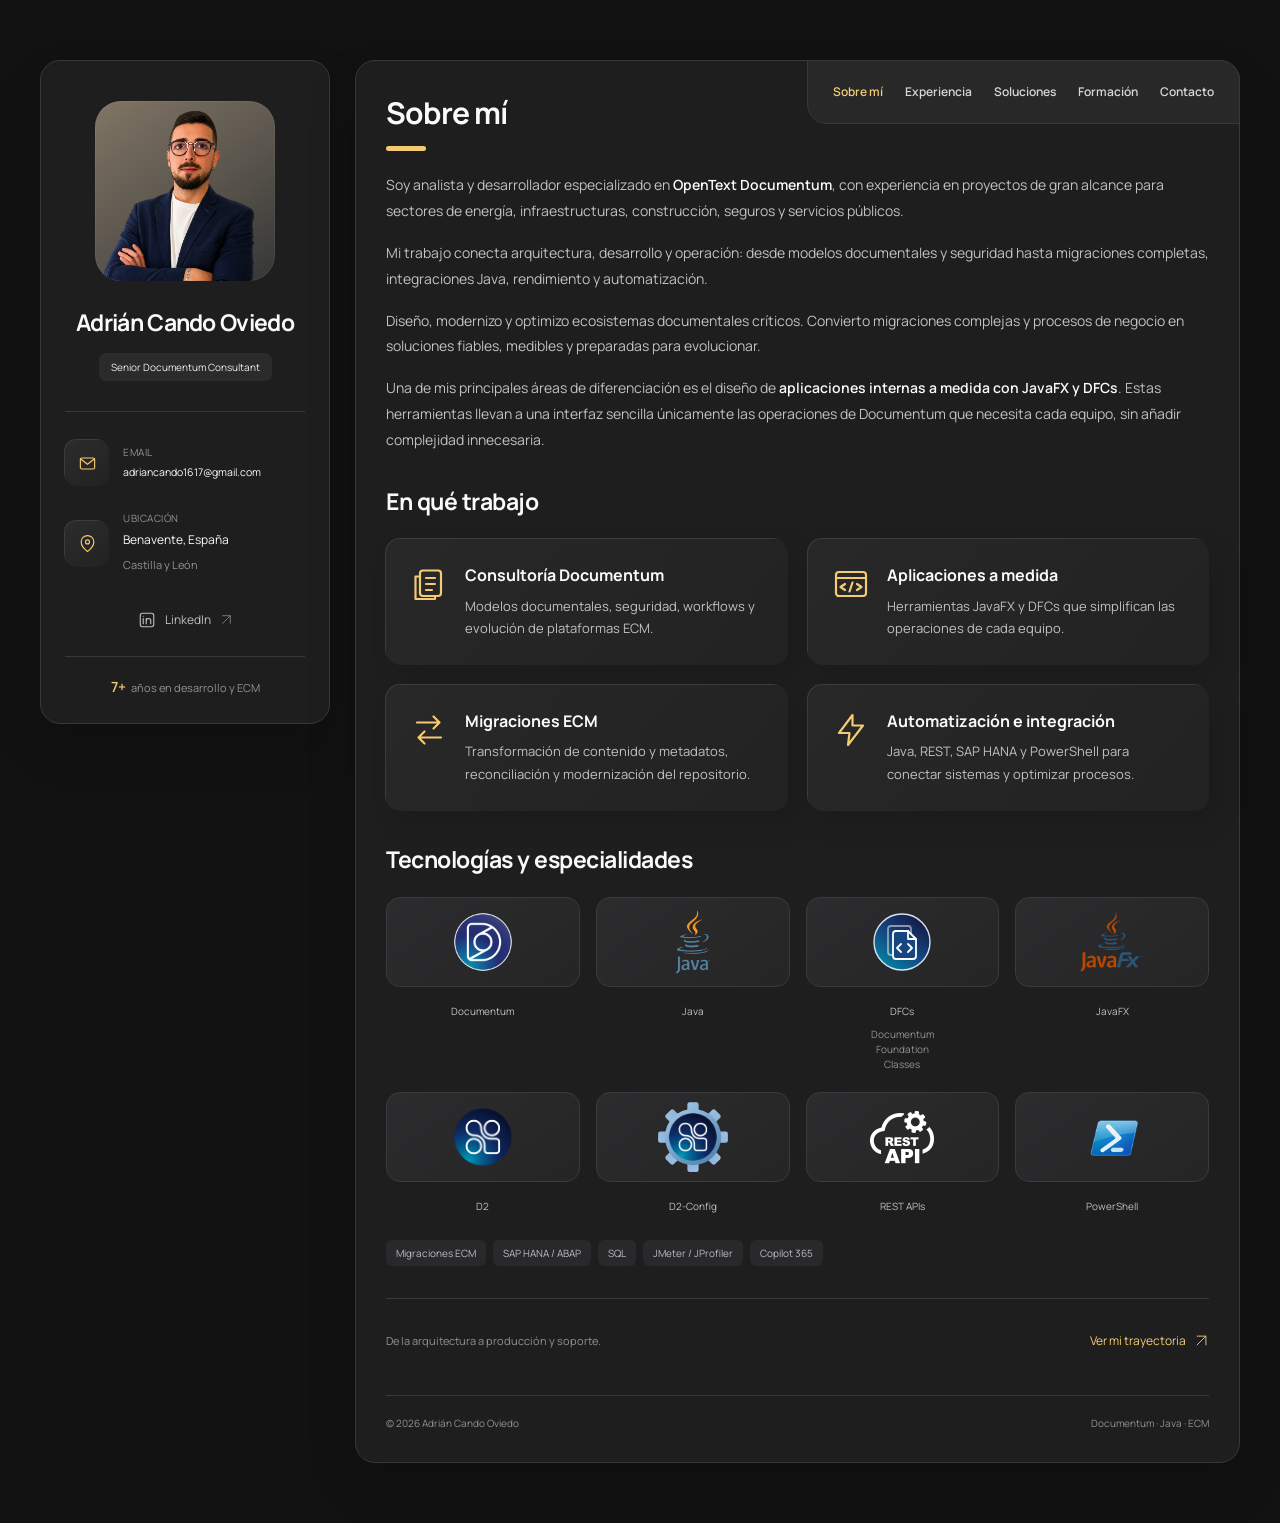
==== commit b4346849: "Show Documentum Foundation Classes on three lines under DFC icon" ====
--- a/index.html
+++ b/index.html
@@ -89,7 +89,7 @@
         <div class="skill-grid" aria-label="Tecnologías">
           <div><span class="skill-art"><img src="assets/technologies/documentum-original.png" alt="" width="64" height="64"></span><span>Documentum</span></div>
           <div><span class="skill-art"><img src="assets/technologies/java-original.webp" alt="" width="64" height="64"></span><span>Java</span></div>
-          <div><span class="skill-art" title="Documentum Foundation Classes"><img src="assets/technologies/dfc.svg" alt="" width="64" height="64"></span><span title="Documentum Foundation Classes">DFCs</span></div>
+          <div><span class="skill-art" title="Documentum Foundation Classes"><img src="assets/technologies/dfc.svg" alt="" width="64" height="64"></span><span>DFCs</span><span class="skill-expansion">Documentum<br>Foundation<br>Classes</span></div>
           <div><span class="skill-art"><img src="assets/technologies/javafx-transparent.png" alt="" width="64" height="64"></span><span>JavaFX</span></div>
           <div><span class="skill-art"><img src="assets/technologies/d2-transparent.png" alt="" width="64" height="64"></span><span>D2</span></div>
           <div><span class="skill-art"><span class="skill-config" aria-hidden="true"><svg viewBox="0 0 64 64" fill="none"><defs><linearGradient id="config-gear" x1="10" y1="4" x2="54" y2="60" gradientUnits="userSpaceOnUse"><stop stop-color="#a7c9eb"/><stop offset="1" stop-color="#477ca9"/></linearGradient></defs><g fill="url(#config-gear)"><rect x="27" y="1" width="10" height="12" rx="2"/><rect x="27" y="1" width="10" height="12" rx="2" transform="rotate(45 32 32)"/><rect x="27" y="1" width="10" height="12" rx="2" transform="rotate(90 32 32)"/><rect x="27" y="1" width="10" height="12" rx="2" transform="rotate(135 32 32)"/><rect x="27" y="1" width="10" height="12" rx="2" transform="rotate(180 32 32)"/><rect x="27" y="1" width="10" height="12" rx="2" transform="rotate(225 32 32)"/><rect x="27" y="1" width="10" height="12" rx="2" transform="rotate(270 32 32)"/><rect x="27" y="1" width="10" height="12" rx="2" transform="rotate(315 32 32)"/><circle cx="32" cy="32" r="25"/></g><circle cx="32" cy="32" r="20" fill="#252526" stroke="#d6e2f4" stroke-width="1"/></svg><img src="assets/technologies/d2-transparent.png" alt="" width="64" height="64"></span></span><span>D2-Config</span></div>
--- a/css/styles.css
+++ b/css/styles.css
@@ -84,6 +84,7 @@
 .skill-config > svg { display: block; width: 72px; height: 72px; }
 .skill-art .skill-config > img { width: 64px; height: 64px; transform: none; }
 .skill-grid span { color: var(--muted); font-size: 10px; white-space: nowrap; }
+.skill-grid .skill-expansion { display: block; color: var(--soft); font-size: 10px; line-height: 1.5; margin-top: 5px; }
 .skill-tags, .tag-list { display: flex; flex-wrap: wrap; gap: 7px; }
 .skill-tags { margin-top: 22px; }
 .skill-tags span, .tag-list span { background: #29292b; color: #bdbdc2; font-size: 10px; line-height: 1.6; padding: 5px 10px; border-radius: 6px; }
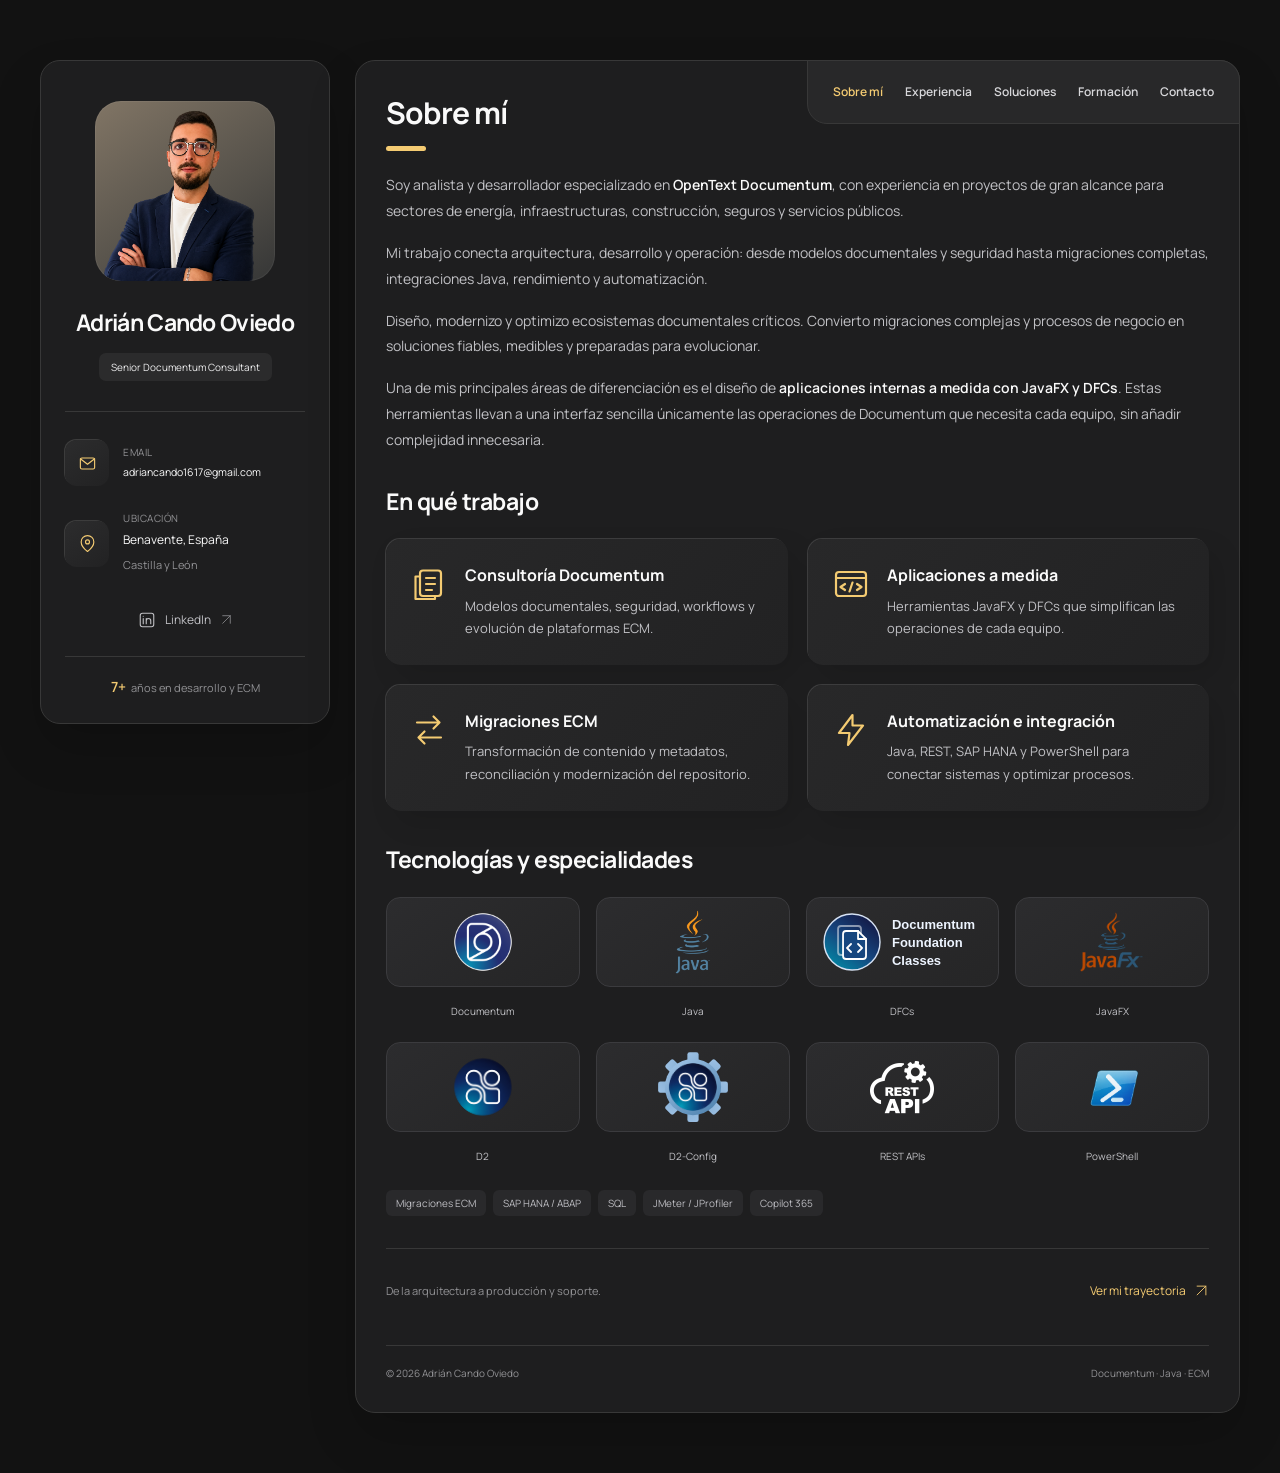
==== commit 0898f611: "Embed three-line Foundation Classes wordmark beside DFC circle" ====
--- a/index.html
+++ b/index.html
@@ -89,7 +89,7 @@
         <div class="skill-grid" aria-label="Tecnologías">
           <div><span class="skill-art"><img src="assets/technologies/documentum-original.png" alt="" width="64" height="64"></span><span>Documentum</span></div>
           <div><span class="skill-art"><img src="assets/technologies/java-original.webp" alt="" width="64" height="64"></span><span>Java</span></div>
-          <div><span class="skill-art" title="Documentum Foundation Classes"><img src="assets/technologies/dfc.svg" alt="" width="64" height="64"></span><span>DFCs</span><span class="skill-expansion">Documentum<br>Foundation<br>Classes</span></div>
+          <div><span class="skill-art" title="Documentum Foundation Classes"><img class="logo-dfc" src="assets/technologies/dfc.svg" alt="" width="164" height="64"></span><span>DFCs</span></div>
           <div><span class="skill-art"><img src="assets/technologies/javafx-transparent.png" alt="" width="64" height="64"></span><span>JavaFX</span></div>
           <div><span class="skill-art"><img src="assets/technologies/d2-transparent.png" alt="" width="64" height="64"></span><span>D2</span></div>
           <div><span class="skill-art"><span class="skill-config" aria-hidden="true"><svg viewBox="0 0 64 64" fill="none"><defs><linearGradient id="config-gear" x1="10" y1="4" x2="54" y2="60" gradientUnits="userSpaceOnUse"><stop stop-color="#a7c9eb"/><stop offset="1" stop-color="#477ca9"/></linearGradient></defs><g fill="url(#config-gear)"><rect x="27" y="1" width="10" height="12" rx="2"/><rect x="27" y="1" width="10" height="12" rx="2" transform="rotate(45 32 32)"/><rect x="27" y="1" width="10" height="12" rx="2" transform="rotate(90 32 32)"/><rect x="27" y="1" width="10" height="12" rx="2" transform="rotate(135 32 32)"/><rect x="27" y="1" width="10" height="12" rx="2" transform="rotate(180 32 32)"/><rect x="27" y="1" width="10" height="12" rx="2" transform="rotate(225 32 32)"/><rect x="27" y="1" width="10" height="12" rx="2" transform="rotate(270 32 32)"/><rect x="27" y="1" width="10" height="12" rx="2" transform="rotate(315 32 32)"/><circle cx="32" cy="32" r="25"/></g><circle cx="32" cy="32" r="20" fill="#252526" stroke="#d6e2f4" stroke-width="1"/></svg><img src="assets/technologies/d2-transparent.png" alt="" width="64" height="64"></span></span><span>D2-Config</span></div>
--- a/css/styles.css
+++ b/css/styles.css
@@ -84,7 +84,7 @@
 .skill-config > svg { display: block; width: 72px; height: 72px; }
 .skill-art .skill-config > img { width: 64px; height: 64px; transform: none; }
 .skill-grid span { color: var(--muted); font-size: 10px; white-space: nowrap; }
-.skill-grid .skill-expansion { display: block; color: var(--soft); font-size: 10px; line-height: 1.5; margin-top: 5px; }
+.skill-art .logo-dfc { width: 164px; max-width: calc(100% - 12px); height: 64px; }
 .skill-tags, .tag-list { display: flex; flex-wrap: wrap; gap: 7px; }
 .skill-tags { margin-top: 22px; }
 .skill-tags span, .tag-list span { background: #29292b; color: #bdbdc2; font-size: 10px; line-height: 1.6; padding: 5px 10px; border-radius: 6px; }
@@ -217,7 +217,7 @@
   .service-card { padding: 22px; }
   .service-card > .icon { width: 32px; height: 32px; }
   .service-card h3 { font-size: 15px; }
-  .skill-grid { grid-template-columns: repeat(3, minmax(0, 1fr)); gap: 17px; }
+  .skill-grid { grid-template-columns: repeat(2, minmax(0, 1fr)); gap: 17px; }
   .skill-art img { width: 56px; height: 56px; }
   .skill-config, .skill-config > svg { width: 64px; height: 64px; }
   .skill-art .skill-config > img { width: 56px; height: 56px; }
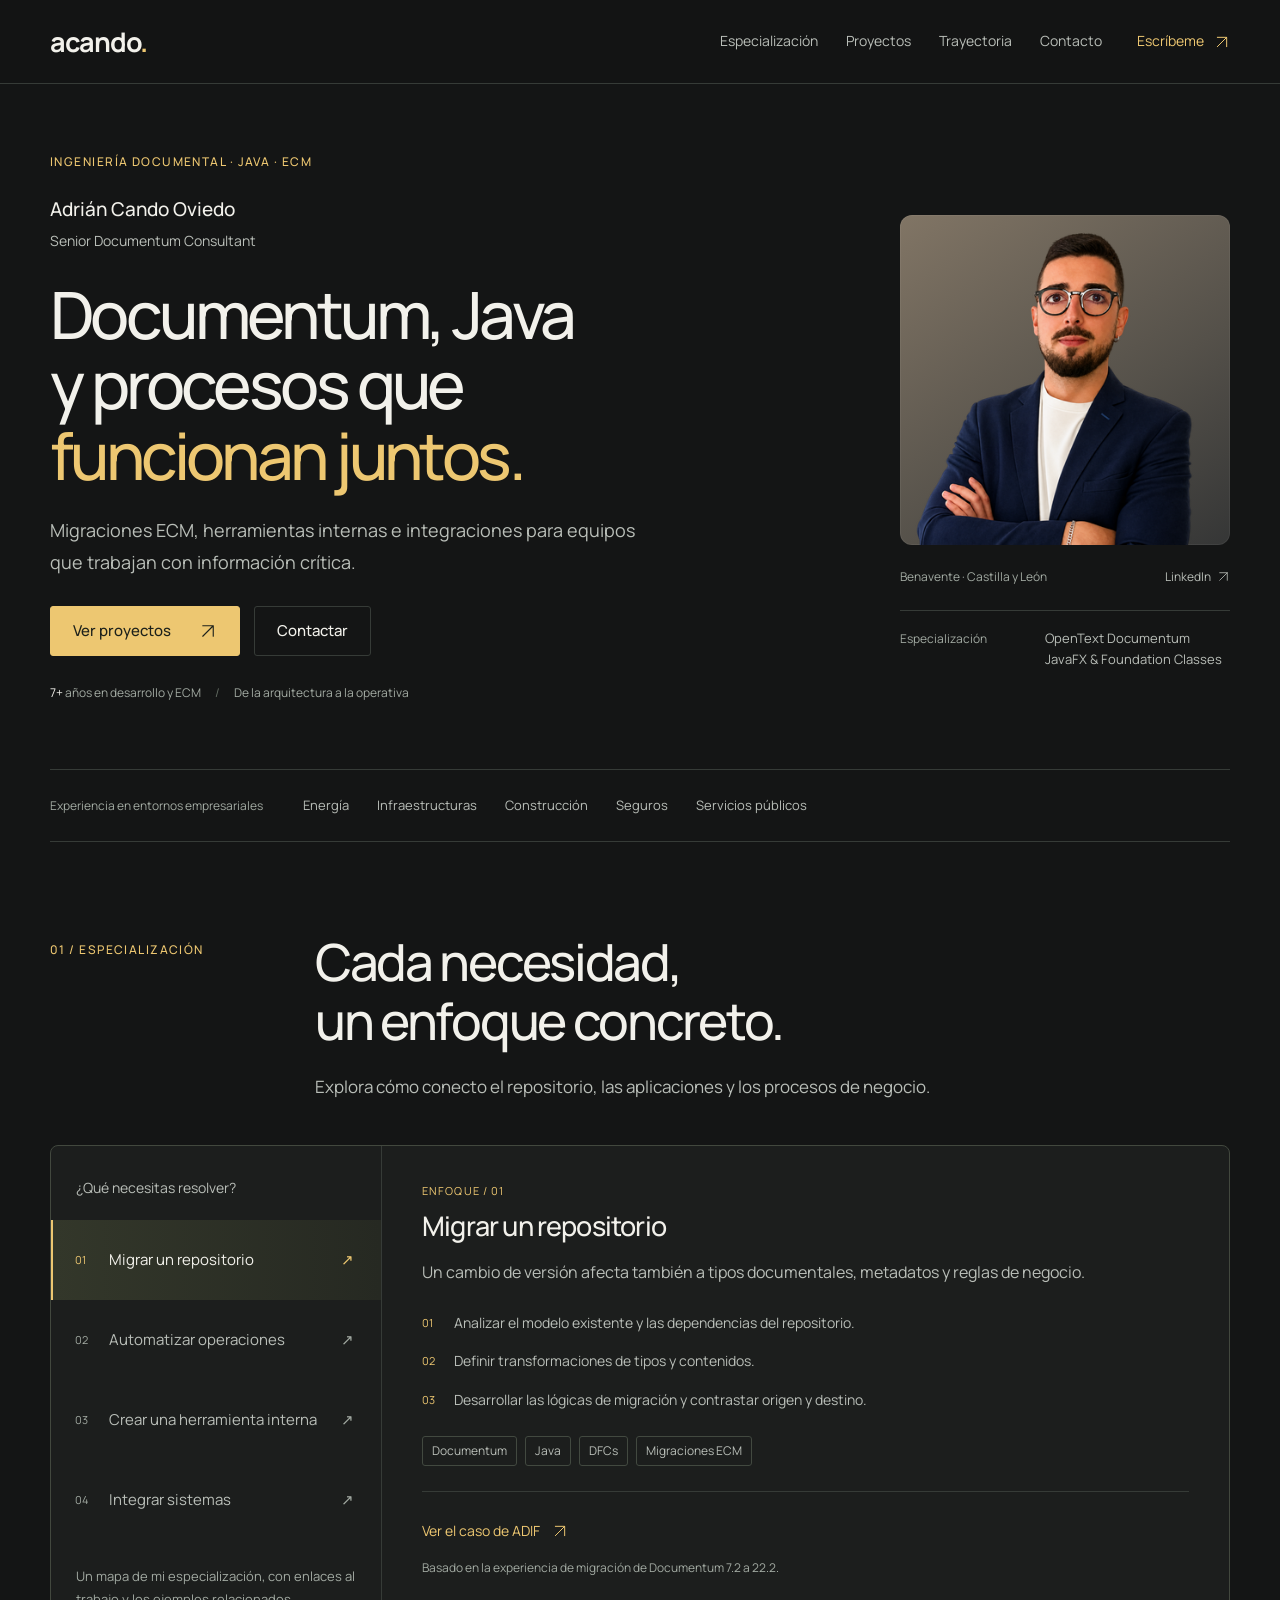
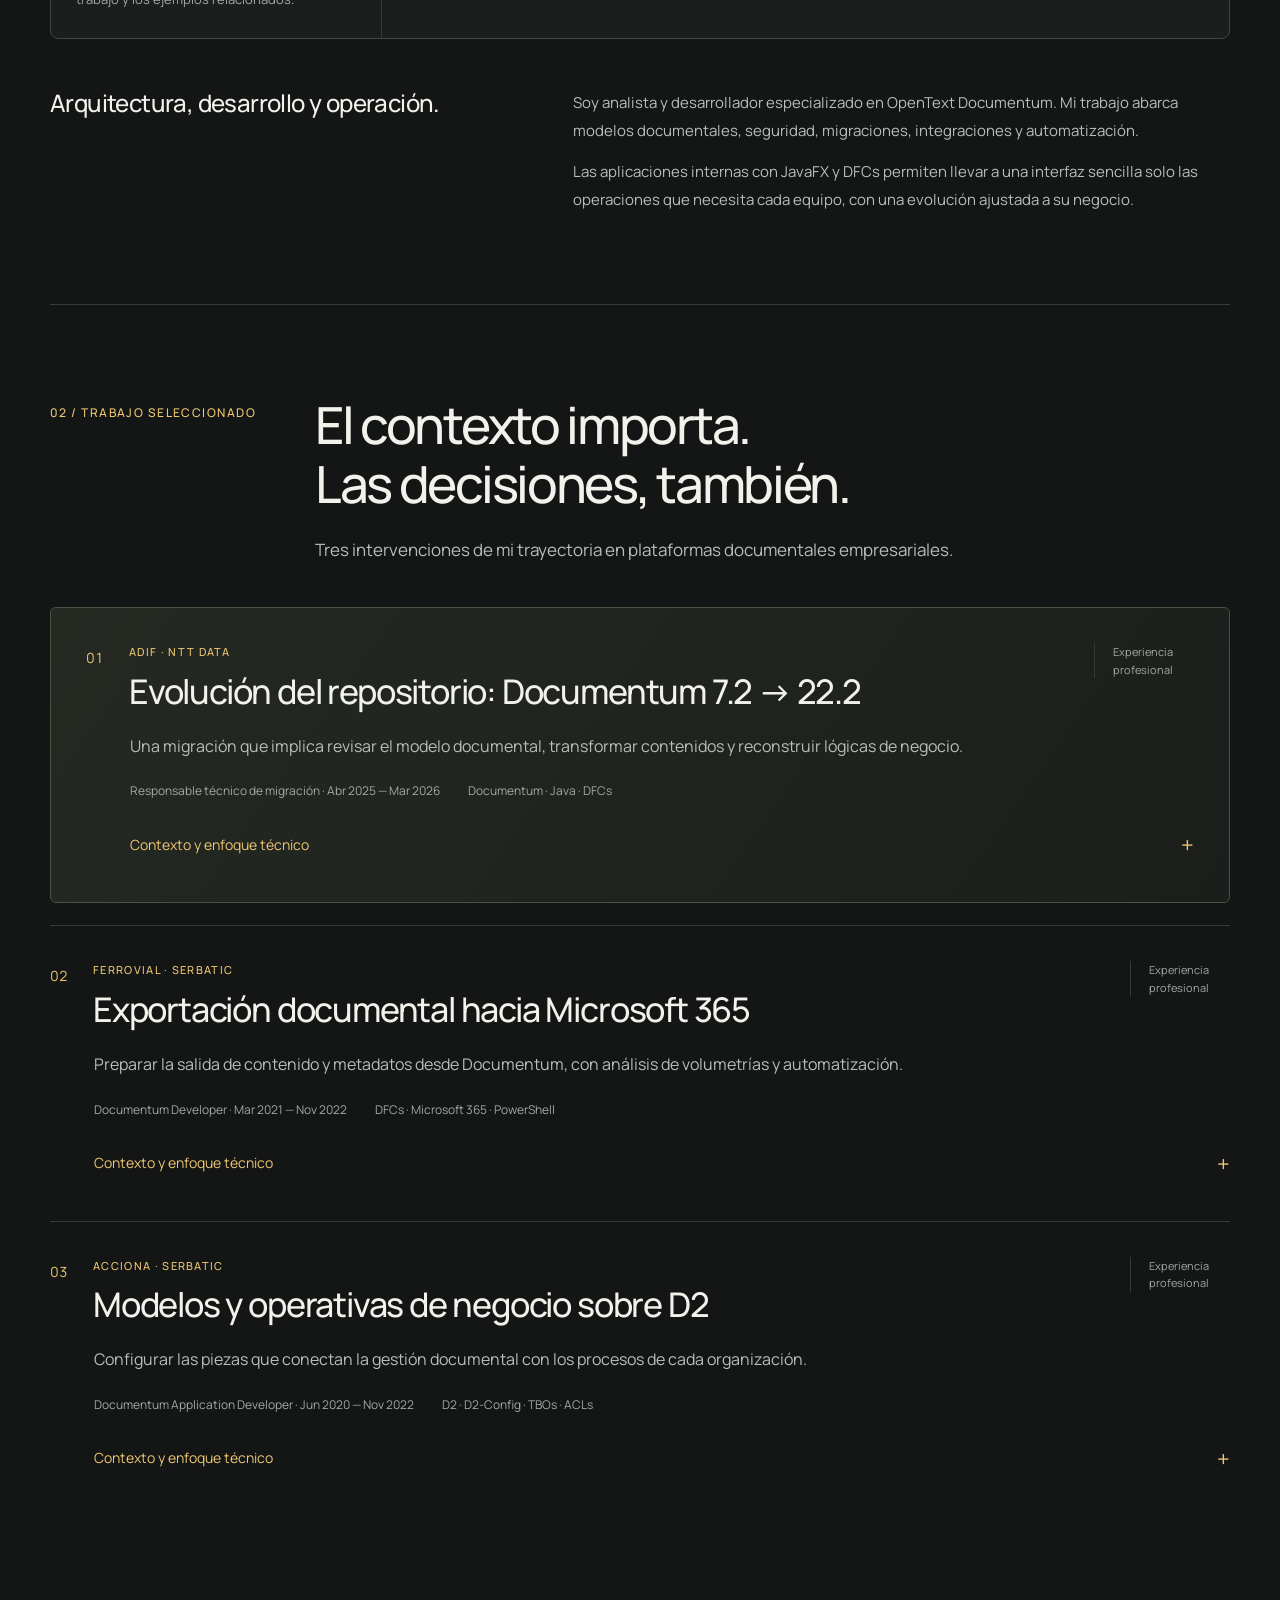
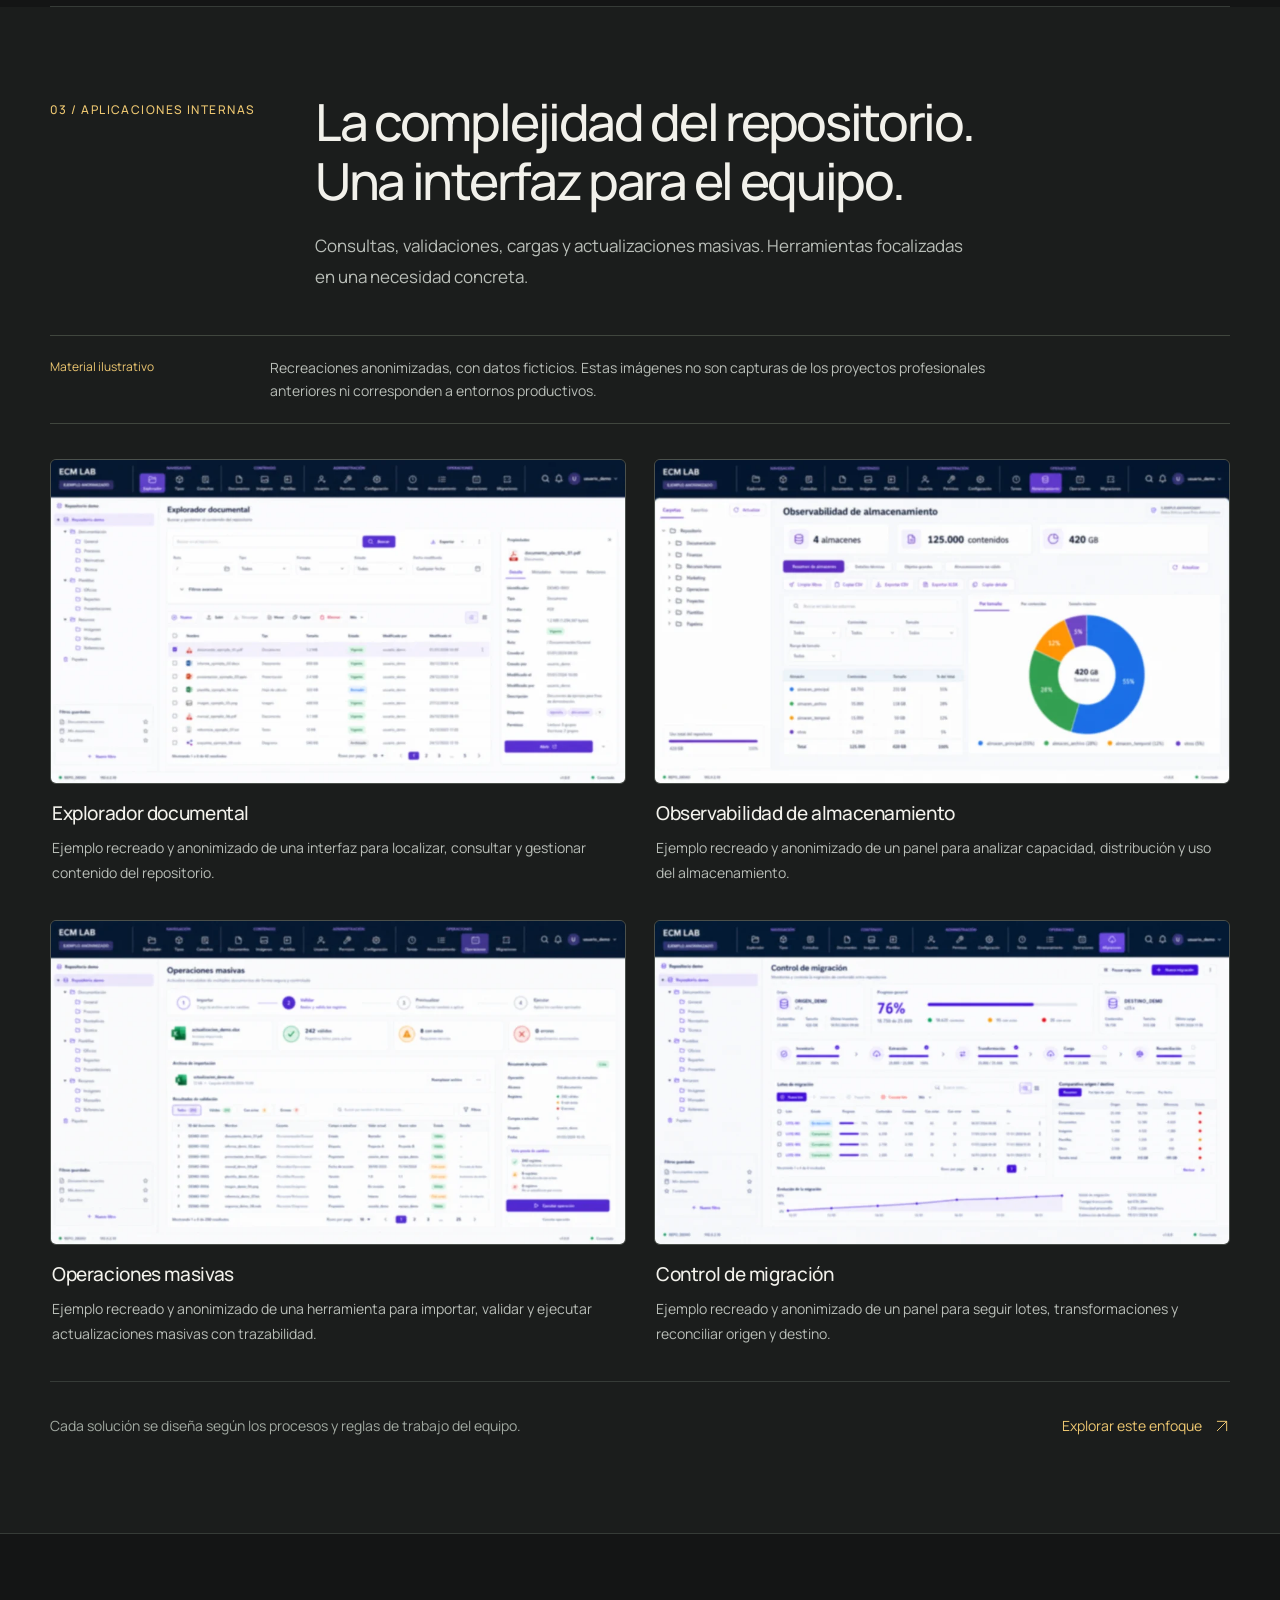
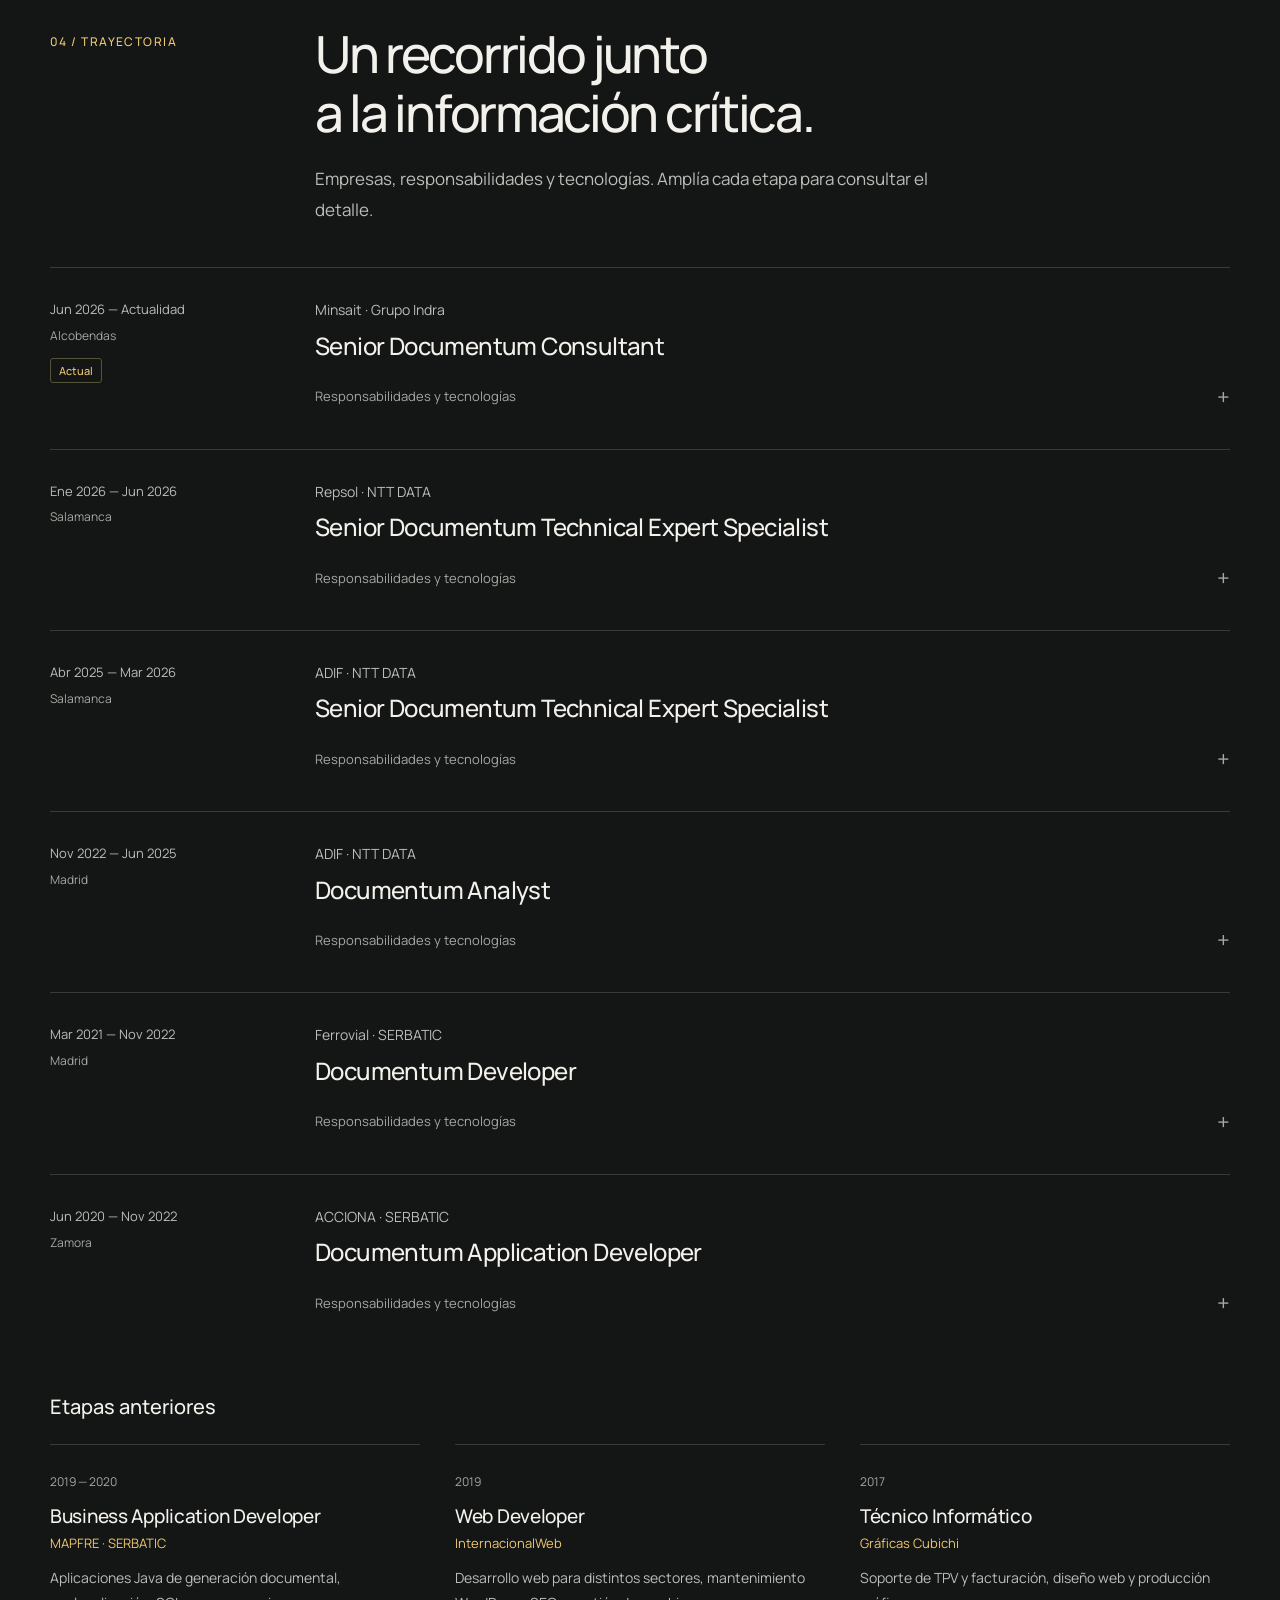
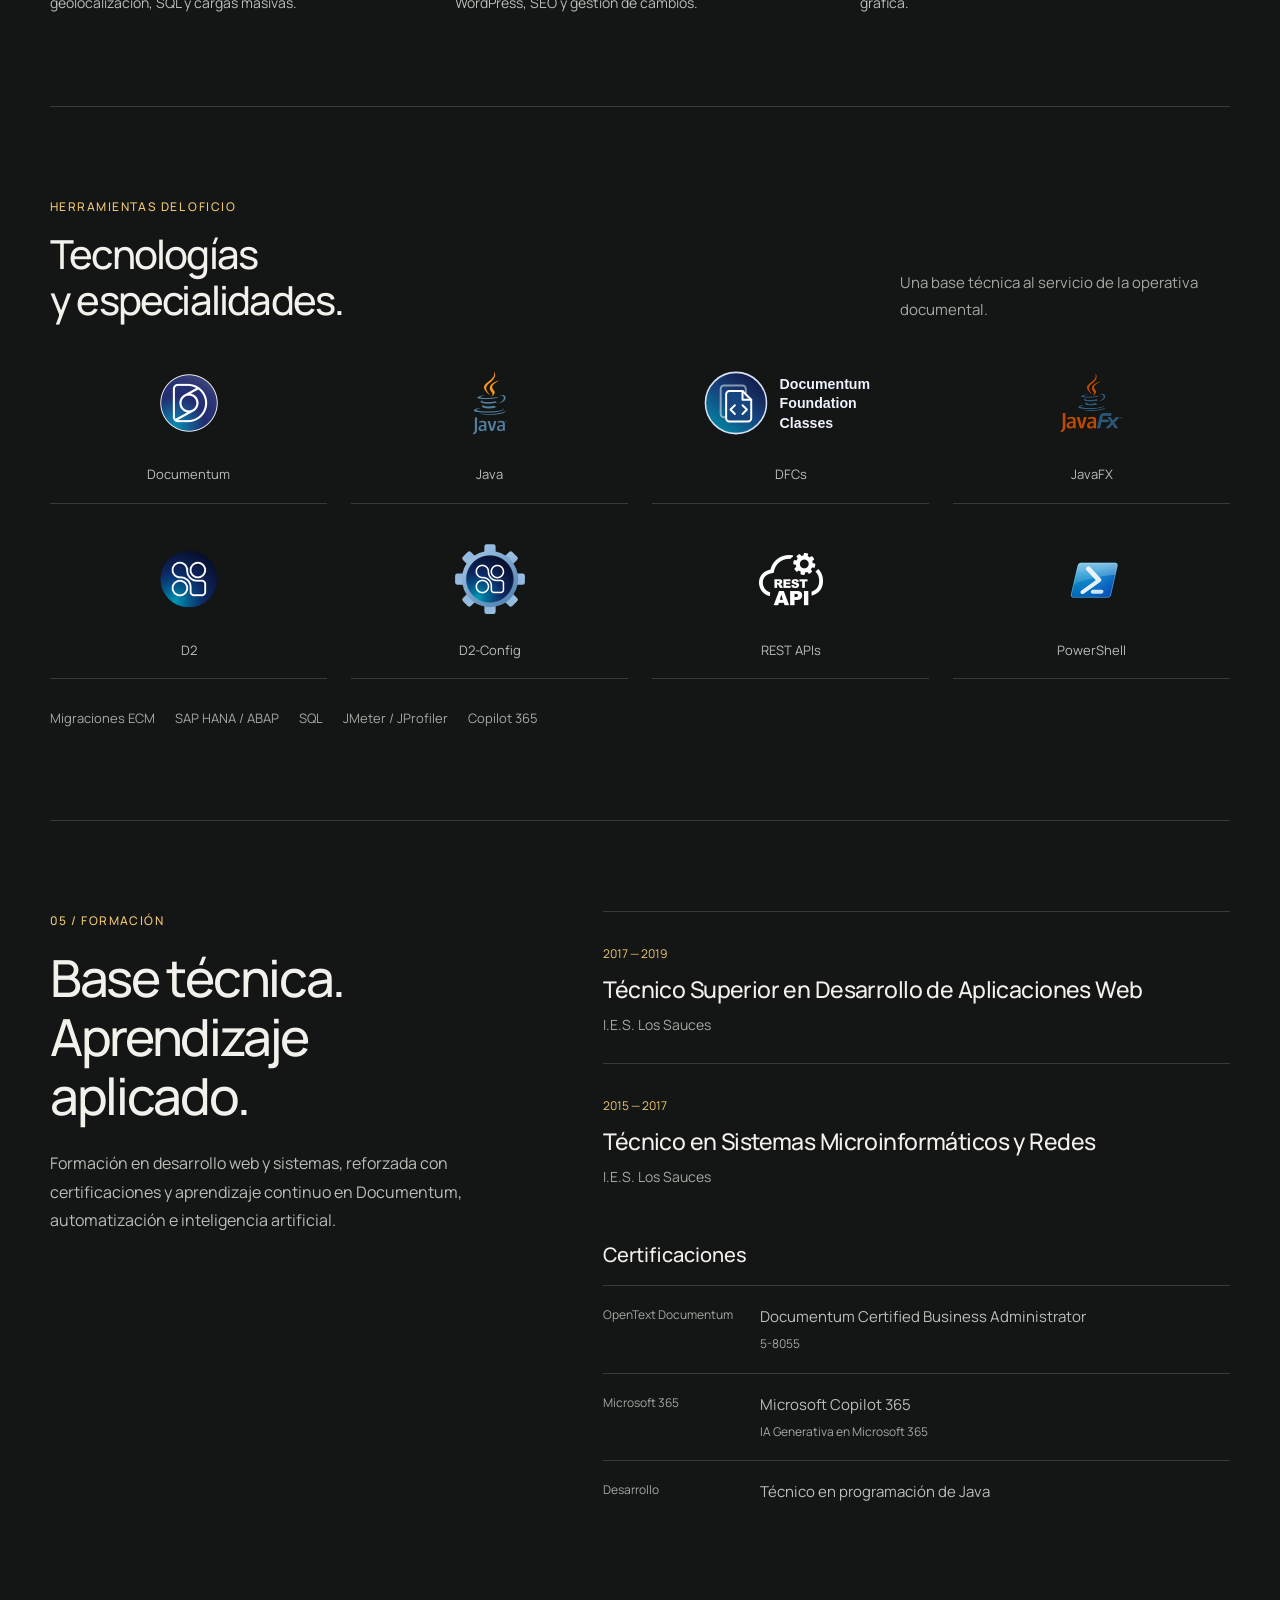
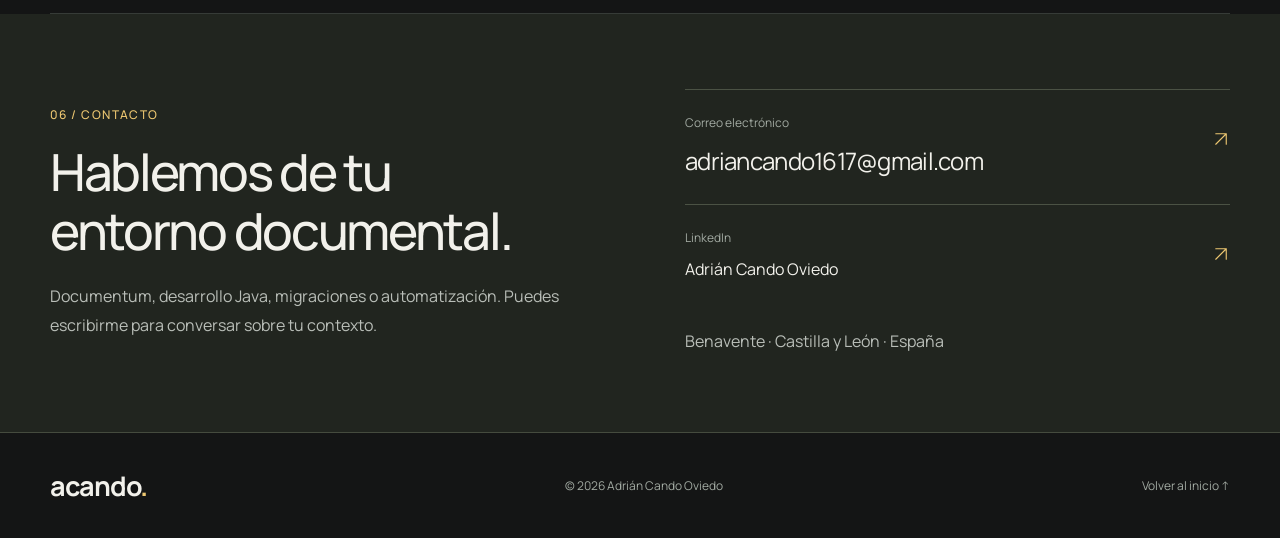
==== commit ffb32cf4: "Evolve portfolio with editorial layout, professional cases and accessible ECM map" ====
--- a/index.html
+++ b/index.html
@@ -4,7 +4,7 @@
   <meta charset="UTF-8">
   <meta name="viewport" content="width=device-width, initial-scale=1.0">
   <meta name="description" content="Adrián Cando Oviedo, Senior Documentum Consultant. Experiencia en OpenText Documentum, desarrollo Java y JavaFX, migraciones ECM y automatización empresarial.">
-  <meta name="theme-color" content="#121212">
+  <meta name="theme-color" content="#141515">
   <link rel="canonical" href="https://acand0.github.io/adrian-cando-oviedo/">
   <meta property="og:title" content="Adrián Cando Oviedo · Senior Documentum Consultant">
   <meta property="og:description" content="Consultoría ECM, desarrollo Java, aplicaciones a medida y migraciones documentales.">
@@ -29,7 +29,7 @@
   <script src="js/main.js" defer></script>
 </head>
 <body>
-  <a class="skip-link" href="#contenido">Saltar al contenido</a>
+<a class="skip-link" href="#contenido">Saltar al contenido</a>
   <svg class="icon-library" xmlns="http://www.w3.org/2000/svg" aria-hidden="true">
     <symbol id="i-mail" viewBox="0 0 24 24"><rect x="3" y="5" width="18" height="14" rx="2"/><path d="m3 6 9 7 9-7"/></symbol>
     <symbol id="i-pin" viewBox="0 0 24 24"><path d="M20 10c0 6-8 12-8 12S4 16 4 10a8 8 0 1 1 16 0Z"/><circle cx="12" cy="10" r="2.5"/></symbol>
@@ -42,163 +42,93 @@
     <symbol id="i-linkedin" viewBox="0 0 24 24"><rect x="3" y="3" width="18" height="18" rx="3"/><path d="M7 10v7m0-10v.1m4 10v-7m0 3c0-4 6-4 6 0v4"/></symbol>
     <symbol id="i-close" viewBox="0 0 24 24"><path d="m6 6 12 12M6 18 18 6"/></symbol>
   </svg>
+<header class="site-header"><a class="brand" href="#sobre" aria-label="Adrián Cando Oviedo, inicio">acando<span>.</span></a><nav class="site-nav" aria-label="Navegación principal"><a href="#soluciones">Especialización</a><a href="#casos">Proyectos</a><a href="#experiencia">Trayectoria</a><a href="#contacto">Contacto</a></nav><a class="header-contact" href="mailto:adriancando1617@gmail.com">Escríbeme <svg class="icon" aria-hidden="true"><use href="#i-arrow"></use></svg></a></header>
+<main id="contenido" tabindex="-1">
+<section class="hero content-width" id="sobre" aria-labelledby="hero-title">
+ <div class="hero-copy"><p class="eyebrow">Ingeniería documental · Java · ECM</p><p class="hero-name">Adrián Cando Oviedo <span>Senior Documentum Consultant</span></p><h1 id="hero-title">Documentum, Java<br>y procesos que<br><em>funcionan juntos.</em></h1><p class="hero-intro">Migraciones ECM, herramientas internas e integraciones para equipos que trabajan con información crítica.</p><div class="hero-actions"><a class="button button-primary" href="#casos">Ver proyectos <svg class="icon" aria-hidden="true"><use href="#i-arrow"></use></svg></a><a class="button button-secondary" href="#contacto">Contactar</a></div><p class="hero-footnote"><span data-experience-start="2019-11">7+</span> años en desarrollo y ECM <span class="separator">/</span> De la arquitectura a la operativa</p></div>
+ <figure class="hero-profile"><div class="portrait-frame"><img src="assets/optimized/portrait-640.webp" srcset="assets/optimized/portrait-320.webp 320w, assets/optimized/portrait-384.webp 384w, assets/optimized/portrait-640.webp 640w" sizes="(min-width: 1051px) 330px, (min-width: 801px) 280px, (min-width: 601px) 205px, (min-width: 361px) 150px, 125px" width="640" height="640" alt="Adrián Cando Oviedo" fetchpriority="high" decoding="async"></div><figcaption><span>Benavente · Castilla y León</span><a href="https://www.linkedin.com/in/adrian-cando-oviedo" target="_blank" rel="noreferrer">LinkedIn <svg class="icon" aria-hidden="true"><use href="#i-arrow"></use></svg></a></figcaption><div class="profile-caption"><span>Especialización</span><p>OpenText Documentum<br>JavaFX &amp; Foundation Classes</p></div></figure>
+</section>
+<div class="domain-strip content-width" aria-label="Ámbitos de experiencia"><p>Experiencia en entornos empresariales</p><div><span>Energía</span><span>Infraestructuras</span><span>Construcción</span><span>Seguros</span><span>Servicios públicos</span></div></div>
 
-  <div class="portfolio-layout">
-    <aside class="profile-card" aria-label="Datos profesionales">
-      <div class="profile-heading">
-        <div class="avatar">
-          <img src="assets/adrian-cando-cutout.png" alt="Foto de perfil de Adrián Cando Oviedo" width="1254" height="1254" fetchpriority="high" decoding="async">
-        </div>
-        <div><p class="profile-name">Adrián Cando Oviedo</p><p class="role-badge">Senior Documentum Consultant</p></div>
-      </div>
-      <button class="profile-toggle" type="button" aria-controls="profile-contacts" aria-expanded="true">Datos de contacto</button>
-      <div id="profile-contacts">
-      <div class="profile-details">
-        <div class="contact-item"><span class="icon-box"><svg class="icon " aria-hidden="true"><use href="#i-mail"></use></svg></span><div><span class="detail-label">Email</span><a href="mailto:adriancando1617@gmail.com">adriancando1617@gmail.com</a></div></div>
-        <div class="contact-item"><span class="icon-box"><svg class="icon " aria-hidden="true"><use href="#i-pin"></use></svg></span><div><span class="detail-label">Ubicación</span><p>Benavente, España</p><span class="location-detail">Castilla y León</span></div></div>
-      </div>
-      <a class="social-link" href="https://www.linkedin.com/in/adrian-cando-oviedo" target="_blank" rel="noreferrer"><svg class="icon " aria-hidden="true"><use href="#i-linkedin"></use></svg><span>LinkedIn</span><svg class="icon " aria-hidden="true"><use href="#i-arrow"></use></svg></a>
-      <div class="profile-note"><span data-experience-start="2019-11">7+</span> años en desarrollo y ECM</div>
-      </div>
-    </aside>
+<section class="section content-width" id="soluciones" aria-labelledby="solutions-title"><div class="section-heading"><p class="eyebrow">01 / Especialización</p><div><h2 id="solutions-title">Cada necesidad,<br>un enfoque concreto.</h2><p>Explora cómo conecto el repositorio, las aplicaciones y los procesos de negocio.</p></div></div>
+ <div class="solution-map"><div class="map-selector"><p class="map-question">¿Qué necesitas resolver?</p><div class="map-controls" aria-label="Necesidades documentales"><button type="button" id="map-tab-migrar" data-solution="migrar" aria-controls="solucion-migrar"><span>01</span>Migrar un repositorio<span class="map-arrow" aria-hidden="true">↗</span></button><button type="button" id="map-tab-automatizar" data-solution="automatizar" aria-controls="solucion-automatizar"><span>02</span>Automatizar operaciones<span class="map-arrow" aria-hidden="true">↗</span></button><button type="button" id="map-tab-herramientas" data-solution="herramientas" aria-controls="solucion-herramientas"><span>03</span>Crear una herramienta interna<span class="map-arrow" aria-hidden="true">↗</span></button><button type="button" id="map-tab-integrar" data-solution="integrar" aria-controls="solucion-integrar"><span>04</span>Integrar sistemas<span class="map-arrow" aria-hidden="true">↗</span></button></div><p class="map-context">Un mapa de mi especialización, con enlaces al trabajo y los ejemplos relacionados.</p></div><div class="map-results"><article class="map-panel" id="solucion-migrar" aria-labelledby="map-heading-migrar"><p class="map-label">ENFOQUE / 01</p><h3 id="map-heading-migrar">Migrar un repositorio</h3><p class="map-problem">Un cambio de versión afecta también a tipos documentales, metadatos y reglas de negocio.</p><ol class="map-steps"><li>Analizar el modelo existente y las dependencias del repositorio.</li><li>Definir transformaciones de tipos y contenidos.</li><li>Desarrollar las lógicas de migración y contrastar origen y destino.</li></ol><div class="tag-list"><span>Documentum</span><span>Java</span><span>DFCs</span><span>Migraciones ECM</span></div><div class="map-evidence"><a class="text-link" href="#caso-adif">Ver el caso de ADIF <svg class="icon" aria-hidden="true"><use href="#i-arrow"></use></svg></a><p>Basado en la experiencia de migración de Documentum 7.2 a 22.2.</p></div></article>
+<article class="map-panel" id="solucion-automatizar" aria-labelledby="map-heading-automatizar"><p class="map-label">ENFOQUE / 02</p><h3 id="map-heading-automatizar">Automatizar operaciones</h3><p class="map-problem">Las tareas repetitivas sobre el repositorio necesitan ejecuciones controladas y criterios operativos claros.</p><ol class="map-steps"><li>Revisar el proceso empresarial y las validaciones necesarias.</li><li>Desarrollar scripts o procesos Java según el entorno.</li><li>Integrar la automatización con la gestión de incidencias y evolutivos.</li></ol><div class="tag-list"><span>Java</span><span>DFCs</span><span>PowerShell</span><span>SAP HANA / ABAP</span></div><div class="map-evidence"><a class="text-link" href="#trayectoria-minsait">Ver experiencia en Minsait <svg class="icon" aria-hidden="true"><use href="#i-arrow"></use></svg></a><p>Basado en el estudio, automatización y mejora de procesos empresariales.</p></div></article>
+<article class="map-panel" id="solucion-herramientas" aria-labelledby="map-heading-herramientas"><p class="map-label">ENFOQUE / 03</p><h3 id="map-heading-herramientas">Crear una herramienta interna</h3><p class="map-problem">Un equipo necesita una interfaz sencilla para unas operaciones concretas de Documentum.</p><ol class="map-steps"><li>Identificar las consultas, validaciones y operaciones que necesita el equipo.</li><li>Diseñar una interfaz JavaFX centrada en esa operativa.</li><li>Conectar con el repositorio mediante DFCs y contemplar su evolución.</li></ol><div class="tag-list"><span>JavaFX</span><span>Java</span><span>DFCs</span><span>Documentum</span></div><div class="map-evidence"><a class="text-link" href="#demo-explorador">Ver una interfaz ilustrativa <svg class="icon" aria-hidden="true"><use href="#i-arrow"></use></svg></a><p>La imagen enlazada es una recreación anonimizada con datos ficticios.</p></div></article>
+<article class="map-panel" id="solucion-integrar" aria-labelledby="map-heading-integrar"><p class="map-label">ENFOQUE / 04</p><h3 id="map-heading-integrar">Integrar sistemas</h3><p class="map-problem">Las aplicaciones de negocio necesitan consultar y operar con la información del repositorio documental.</p><ol class="map-steps"><li>Analizar los servicios y las operaciones que requiere cada aplicación.</li><li>Desarrollar la conexión con Documentum mediante servicios REST.</li><li>Revisar rendimiento, incidencias y necesidades de evolución.</li></ol><div class="tag-list"><span>Java 11</span><span>REST APIs</span><span>Documentum</span><span>JMeter / JProfiler</span></div><div class="map-evidence"><a class="text-link" href="#trayectoria-adif-desarrollo">Ver experiencia de integración <svg class="icon" aria-hidden="true"><use href="#i-arrow"></use></svg></a><p>Basado en la etapa de análisis y desarrollo de aplicaciones conectadas a Documentum.</p></div></article></div></div><p class="visually-hidden" role="status" id="map-status"></p>
+ <div class="expertise-note"><h3>Arquitectura, desarrollo y operación.</h3><div><p>Soy analista y desarrollador especializado en OpenText Documentum. Mi trabajo abarca modelos documentales, seguridad, migraciones, integraciones y automatización.</p><p>Las aplicaciones internas con JavaFX y DFCs permiten llevar a una interfaz sencilla solo las operaciones que necesita cada equipo, con una evolución ajustada a su negocio.</p></div></div>
+</section>
 
-    <main class="content-card" id="contenido" tabindex="-1">
-      <nav class="page-nav" aria-label="Secciones del portfolio">
-        <a id="tab-sobre" href="#sobre">Sobre mí</a>
-        <a id="tab-experiencia" href="#experiencia">Experiencia</a>
-        <a id="tab-soluciones" href="#soluciones">Soluciones</a>
-        <a id="tab-formacion" href="#formacion">Formación</a>
-        <a id="tab-contacto" href="#contacto">Contacto</a>
-      </nav>
-      <section class="page-panel" id="sobre" aria-labelledby="heading-sobre">
-        <h1 class="page-title" id="heading-sobre" tabindex="-1">Sobre mí</h1>
-        <div class="intro-copy">
-          <p>Soy analista y desarrollador especializado en <strong>OpenText Documentum</strong>, con experiencia en proyectos de gran alcance para sectores de energía, infraestructuras, construcción, seguros y servicios públicos.</p>
-          <p>Mi trabajo conecta arquitectura, desarrollo y operación: desde modelos documentales y seguridad hasta migraciones completas, integraciones Java, rendimiento y automatización.</p>
-          <p>Diseño, modernizo y optimizo ecosistemas documentales críticos. Convierto migraciones complejas y procesos de negocio en soluciones fiables, medibles y preparadas para evolucionar.</p>
-          <p>Una de mis principales áreas de diferenciación es el diseño de <strong>aplicaciones internas a medida con JavaFX y DFCs</strong>. Estas herramientas llevan a una interfaz sencilla únicamente las operaciones de Documentum que necesita cada equipo, sin añadir complejidad innecesaria.</p>
-        </div>
-        <h2 class="subheading">En qué trabajo</h2>
-        <div class="service-grid">
-          <article class="service-card"><svg class="icon " aria-hidden="true"><use href="#i-files"></use></svg><div><h3>Consultoría Documentum</h3><p>Modelos documentales, seguridad, workflows y evolución de plataformas ECM.</p></div></article>
-          <article class="service-card"><svg class="icon " aria-hidden="true"><use href="#i-code"></use></svg><div><h3>Aplicaciones a medida</h3><p>Herramientas JavaFX y DFCs que simplifican las operaciones de cada equipo.</p></div></article>
-          <article class="service-card"><svg class="icon " aria-hidden="true"><use href="#i-migrate"></use></svg><div><h3>Migraciones ECM</h3><p>Transformación de contenido y metadatos, reconciliación y modernización del repositorio.</p></div></article>
-          <article class="service-card"><svg class="icon " aria-hidden="true"><use href="#i-automation"></use></svg><div><h3>Automatización e integración</h3><p>Java, REST, SAP HANA y PowerShell para conectar sistemas y optimizar procesos.</p></div></article>
-        </div>
-        <h2 class="subheading">Tecnologías y especialidades</h2>
-        <div class="skill-grid" aria-label="Tecnologías">
-          <div><span class="skill-art"><img src="assets/technologies/documentum-original.png" alt="" width="64" height="64"></span><span>Documentum</span></div>
-          <div><span class="skill-art"><img src="assets/technologies/java-original.webp" alt="" width="64" height="64"></span><span>Java</span></div>
-          <div><span class="skill-art" title="Documentum Foundation Classes"><img class="logo-dfc" src="assets/technologies/dfc.svg" alt="" width="164" height="64"></span><span>DFCs</span></div>
-          <div><span class="skill-art"><img src="assets/technologies/javafx-transparent.png" alt="" width="64" height="64"></span><span>JavaFX</span></div>
-          <div><span class="skill-art"><img src="assets/technologies/d2-transparent.png" alt="" width="64" height="64"></span><span>D2</span></div>
-          <div><span class="skill-art"><span class="skill-config" aria-hidden="true"><svg viewBox="0 0 64 64" fill="none"><defs><linearGradient id="config-gear" x1="10" y1="4" x2="54" y2="60" gradientUnits="userSpaceOnUse"><stop stop-color="#a7c9eb"/><stop offset="1" stop-color="#477ca9"/></linearGradient></defs><g fill="url(#config-gear)"><rect x="27" y="1" width="10" height="12" rx="2"/><rect x="27" y="1" width="10" height="12" rx="2" transform="rotate(45 32 32)"/><rect x="27" y="1" width="10" height="12" rx="2" transform="rotate(90 32 32)"/><rect x="27" y="1" width="10" height="12" rx="2" transform="rotate(135 32 32)"/><rect x="27" y="1" width="10" height="12" rx="2" transform="rotate(180 32 32)"/><rect x="27" y="1" width="10" height="12" rx="2" transform="rotate(225 32 32)"/><rect x="27" y="1" width="10" height="12" rx="2" transform="rotate(270 32 32)"/><rect x="27" y="1" width="10" height="12" rx="2" transform="rotate(315 32 32)"/><circle cx="32" cy="32" r="25"/></g><circle cx="32" cy="32" r="20" fill="#252526" stroke="#d6e2f4" stroke-width="1"/></svg><img src="assets/technologies/d2-transparent.png" alt="" width="64" height="64"></span></span><span>D2-Config</span></div>
-          <div><span class="skill-art"><img class="logo-rest" src="assets/technologies/rest-original.webp" alt="" width="64" height="64"></span><span>REST APIs</span></div>
-          <div><span class="skill-art"><img src="assets/technologies/powershell-transparent.png" alt="" width="64" height="64"></span><span>PowerShell</span></div>
-        </div>
-        <div class="skill-tags"><span>Migraciones ECM</span><span>SAP HANA / ABAP</span><span>SQL</span><span>JMeter / JProfiler</span><span>Copilot 365</span></div>
-        <div class="section-bottom"><p>De la arquitectura a producción y soporte.</p><a class="text-link" href="#experiencia" data-open-panel>Ver mi trayectoria <svg class="icon " aria-hidden="true"><use href="#i-arrow"></use></svg></a></div>
-      </section>
+<section class="section content-width" id="casos" aria-labelledby="cases-title"><div class="section-heading"><p class="eyebrow">02 / Trabajo seleccionado</p><div><h2 id="cases-title">El contexto importa.<br>Las decisiones, también.</h2><p>Tres intervenciones de mi trayectoria en plataformas documentales empresariales.</p></div></div><div class="case-list"><article class="case-study" id="caso-adif">
+ <div class="case-heading"><span class="case-number">01</span><div><p class="eyebrow">ADIF · NTT DATA</p><h3>Evolución del repositorio: Documentum 7.2 → 22.2</h3></div><span class="case-type">Experiencia profesional</span></div>
+ <p class="case-lead">Una migración que implica revisar el modelo documental, transformar contenidos y reconstruir lógicas de negocio.</p>
+ <div class="case-meta"><span>Responsable técnico de migración · Abr 2025 — Mar 2026</span><span>Documentum · Java · DFCs</span></div>
+ <details data-case-details><summary>Contexto y enfoque técnico <span aria-hidden="true">+</span></summary><div class="details-body case-details"><div><h4>Contexto</h4><p>Proyecto de modernización documental de ADIF, como Senior Documentum Technical Expert Specialist.</p></div><div><h4>Necesidad</h4><p>Abordar el cambio de versión junto con la reestructuración del repositorio y la transformación de tipos documentales.</p></div><div class="case-work"><h4>Trabajo descrito</h4><p>Responsabilidad técnica sobre la migración, ingeniería inversa y desarrollo de nuevas lógicas de negocio con Java y DFCs.</p><a class="text-link" href="#trayectoria-adif-migracion">Ver etapa en la trayectoria <svg class="icon" aria-hidden="true"><use href="#i-arrow"></use></svg></a></div></div></details>
+</article>
+<article class="case-study" id="caso-ferrovial">
+ <div class="case-heading"><span class="case-number">02</span><div><p class="eyebrow">Ferrovial · SERBATIC</p><h3>Exportación documental hacia Microsoft 365</h3></div><span class="case-type">Experiencia profesional</span></div>
+ <p class="case-lead">Preparar la salida de contenido y metadatos desde Documentum, con análisis de volumetrías y automatización.</p>
+ <div class="case-meta"><span>Documentum Developer · Mar 2021 — Nov 2022</span><span>DFCs · Microsoft 365 · PowerShell</span></div>
+ <details data-case-details><summary>Contexto y enfoque técnico <span aria-hidden="true">+</span></summary><div class="details-body case-details"><div><h4>Contexto</h4><p>Desarrollo de un sistema de exportación documental en el entorno de Ferrovial.</p></div><div><h4>Necesidad</h4><p>Trasladar contenido y metadatos a Microsoft 365 y automatizar las tareas asociadas a la exportación.</p></div><div class="case-work"><h4>Trabajo descrito</h4><p>Desarrollo del sistema de exportación con DFCs, análisis de volumetrías y automatización mediante PowerShell y batch.</p><a class="text-link" href="#trayectoria-ferrovial">Ver etapa en la trayectoria <svg class="icon" aria-hidden="true"><use href="#i-arrow"></use></svg></a></div></div></details>
+</article>
+<article class="case-study" id="caso-acciona">
+ <div class="case-heading"><span class="case-number">03</span><div><p class="eyebrow">ACCIONA · SERBATIC</p><h3>Modelos y operativas de negocio sobre D2</h3></div><span class="case-type">Experiencia profesional</span></div>
+ <p class="case-lead">Configurar las piezas que conectan la gestión documental con los procesos de cada organización.</p>
+ <div class="case-meta"><span>Documentum Application Developer · Jun 2020 — Nov 2022</span><span>D2 · D2-Config · TBOs · ACLs</span></div>
+ <details data-case-details><summary>Contexto y enfoque técnico <span aria-hidden="true">+</span></summary><div class="details-body case-details"><div><h4>Contexto</h4><p>Creación y configuración de aplicaciones D2 en el entorno de ACCIONA.</p></div><div><h4>Necesidad</h4><p>Definir modelos documentales, seguridad y reglas que soporten las operativas del repositorio.</p></div><div class="case-work"><h4>Trabajo descrito</h4><p>Configuración de D2 y D2-Config: TBOs, diccionarios, taxonomías, matrices, ACLs y transformaciones documentales.</p><a class="text-link" href="#trayectoria-acciona">Ver etapa en la trayectoria <svg class="icon" aria-hidden="true"><use href="#i-arrow"></use></svg></a></div></div></details>
+</article></div></section>
 
-      <section class="page-panel" id="experiencia" aria-labelledby="heading-experiencia">
-        <h2 class="page-title" id="heading-experiencia" tabindex="-1">Experiencia</h2>
-        <p class="panel-lead">Consultoría, desarrollo e integración de plataformas documentales en entornos empresariales.</p>
-      <div class="timeline">
-        <article class="timeline-item">
-          <div class="timeline-index">01</div><div class="timeline-meta"><p>Minsait · Grupo Indra</p><span>Jun 2026 — Actualidad</span><span>Alcobendas</span><b>● POSICIÓN ACTUAL</b></div>
-          <div class="timeline-content"><h3>Senior Documentum Consultant</h3><p>Estudio, automatización y mejora de procesos empresariales con Java, Documentum DFCs, SAP HANA/ABAP y PowerShell. Soporte de incidencias y evolutivos sobre perfiles, objetos documentales y workflows.</p><div class="tag-list"><span>Documentum 23.4</span><span>Java</span><span>DFCs</span><span>SAP HANA</span><span>PowerShell</span></div></div>
-        </article>
-        <article class="timeline-item">
-          <div class="timeline-index">02</div><div class="timeline-meta"><p>Repsol · NTT DATA</p><span>Ene 2026 — Jun 2026</span><span>Salamanca</span></div>
-          <div class="timeline-content"><h3>Senior Documentum Technical Expert Specialist</h3><p>Análisis estratégico para modernizar el ecosistema documental y definir la hoja de ruta de migración de activos digitales, evaluando el destino óptimo de la información.</p><div class="tag-list"><span>Estrategia ECM</span><span>Migración</span><span>Arquitectura</span><span>Análisis</span></div></div>
-        </article>
-        <article class="timeline-item">
-          <div class="timeline-index">03</div><div class="timeline-meta"><p>ADIF · NTT DATA</p><span>Abr 2025 — Mar 2026</span><span>Salamanca</span></div>
-          <div class="timeline-content"><h3>Senior Documentum Technical Expert Specialist</h3><p>Responsable técnico de la migración de Documentum 7.2 a 22.2: reestructuración del repositorio, transformación de tipos documentales y contenidos, ingeniería inversa y nuevas lógicas de negocio.</p><div class="tag-list"><span>Documentum 7.2 → 22.2</span><span>Java</span><span>DFCs</span><span>Liderazgo técnico</span></div></div>
-        </article>
-        <article class="timeline-item">
-          <div class="timeline-index">04</div><div class="timeline-meta"><p>ADIF · NTT DATA</p><span>Nov 2022 — Jun 2025</span><span>Madrid</span></div>
-          <div class="timeline-content"><h3>Documentum Analyst</h3><p>Análisis, diseño y desarrollo de aplicaciones conectadas a Documentum mediante servicios REST. Optimización de rendimiento, migraciones desde Lotus Notes, estimaciones y coordinación técnica.</p><div class="tag-list"><span>Java 11</span><span>REST</span><span>JavaScript</span><span>JMeter</span><span>JProfiler</span></div></div>
-        </article>
-        <article class="timeline-item">
-          <div class="timeline-index">05</div><div class="timeline-meta"><p>Ferrovial · SERBATIC</p><span>Mar 2021 — Nov 2022</span><span>Madrid</span></div>
-          <div class="timeline-content"><h3>Documentum Developer</h3><p>Desarrollo de un sistema de exportación de contenido y metadatos desde Documentum hacia Microsoft 365, incluyendo volumetrías y automatización con PowerShell y batch.</p><div class="tag-list"><span>Documentum</span><span>DFCs</span><span>Microsoft 365</span><span>PowerShell</span></div></div>
-        </article>
-        <article class="timeline-item">
-          <div class="timeline-index">06</div><div class="timeline-meta"><p>ACCIONA · SERBATIC</p><span>Jun 2020 — Nov 2022</span><span>Zamora</span></div>
-          <div class="timeline-content"><h3>Documentum Application Developer</h3><p>Creación y configuración de aplicaciones D2: modelos documentales, seguridad, TBOs, diccionarios, taxonomías, matrices y transformaciones documentales.</p><div class="tag-list"><span>D2</span><span>D2-Config</span><span>TBOs</span><span>ACLs</span><span>Migraciones</span></div></div>
-        </article>
-      </div>
-      <div class="earlier">
-        <p class="subheading">Etapas anteriores</p>
-        <div class="earlier-grid">
-          <article><span>2019 — 2020</span><h3>Business Application Developer</h3><h4>MAPFRE · SERBATIC</h4><p>Aplicaciones Java de generación documental, geolocalización, SQL y cargas masivas.</p></article>
-          <article><span>2019</span><h3>Web Developer</h3><h4>InternacionalWeb</h4><p>Desarrollo web para distintos sectores, mantenimiento WordPress, SEO y gestión de cambios.</p></article>
-          <article><span>2017</span><h3>Técnico Informático</h3><h4>Gráficas Cubichi</h4><p>Soporte de TPV y facturación, diseño web y producción gráfica.</p></article>
-        </div>
-      </div>
-
-      </section>
-
-      <section class="page-panel" id="soluciones" aria-labelledby="heading-soluciones">
-        <h2 class="page-title" id="heading-soluciones" tabindex="-1">Soluciones</h2>
-        <div class="intro-copy">
-          <h3 class="feature-title">Herramientas a medida sobre Documentum</h3>
-          <p>Diseño y desarrollo aplicaciones de escritorio con <strong>JavaFX</strong> y <strong>Documentum DFCs</strong> para resolver operativas internas concretas: consultas, validaciones, cargas, actualizaciones masivas, administración controlada y automatización de tareas sobre el repositorio.</p>
-          <p><strong>Herramientas personalizadas aplicadas al negocio.</strong> Cada solución se diseña según sus procesos, reglas operativas y necesidades reales, adaptando la tecnología a la forma de trabajar de cada equipo.</p>
-          <p>El objetivo es cubrir exactamente la necesidad del equipo mediante una solución focalizada, evitando incorporar productos adicionales de OpenText cuando el caso de uso no requiere toda su funcionalidad.</p>
-        </div>
-        <ul class="value-list"><li>Solución alineada con el negocio y sus procesos reales</li><li>Menor complejidad de uso y despliegue</li><li>Menor dependencia de productos adicionales</li><li>Integración directa y segura con Documentum</li><li>Automatización de operativas repetitivas</li><li>Evolución controlada según nuevas necesidades</li></ul>
-        <h3 class="subheading">Ejemplos de aplicaciones</h3>
-        <p class="project-disclaimer">Recreaciones anonimizadas con datos ficticios. No corresponden a entornos productivos.</p>
-        <div class="project-grid"><figure class="project-card">
-                <button class="project-preview" type="button" data-project="0" aria-label="Ampliar ejemplo: Explorador documental">
-                  <img src="assets/app-examples/explorador-documental-anonimizado.png" alt="Recreación anonimizada de una aplicación interna para explorar y gestionar contenido documental" loading="lazy" width="1536" height="864" draggable="false">
+<section class="showcase-section" id="aplicaciones" aria-labelledby="showcase-title"><div class="content-width"><div class="section-heading"><p class="eyebrow">03 / Aplicaciones internas</p><div><h2 id="showcase-title">La complejidad del repositorio.<br>Una interfaz para el equipo.</h2><p>Consultas, validaciones, cargas y actualizaciones masivas. Herramientas focalizadas en una necesidad concreta.</p></div></div><div class="illustrative-label"><span>Material ilustrativo</span><p>Recreaciones anonimizadas, con datos ficticios. Estas imágenes no son capturas de los proyectos profesionales anteriores ni corresponden a entornos productivos.</p></div><div class="project-grid"><figure class="project-card" id="demo-explorador">
+                <button class="project-preview" type="button" data-full-image="assets/app-examples/explorador-documental-anonimizado.png" aria-label="Ampliar ejemplo: Explorador documental">
+                  <img src="assets/optimized/explorador-documental-anonimizado-480.webp" srcset="assets/optimized/explorador-documental-anonimizado-480.webp 480w, assets/optimized/explorador-documental-anonimizado-960.webp 960w" sizes="(min-width: 960px) 520px, (min-width: 640px) 44vw, 90vw" alt="Recreación anonimizada de una aplicación interna para explorar y gestionar contenido documental" loading="lazy" decoding="async" width="1536" height="864" draggable="false">
                 </button>
                 <figcaption><h3>Explorador documental</h3><p>Ejemplo recreado y anonimizado de una interfaz para localizar, consultar y gestionar contenido del repositorio.</p></figcaption>
               </figure>
-<figure class="project-card">
-                <button class="project-preview" type="button" data-project="1" aria-label="Ampliar ejemplo: Observabilidad de almacenamiento">
-                  <img src="assets/app-examples/observabilidad-almacenamiento-anonimizada.png" alt="Recreación anonimizada de una aplicación interna para observar el almacenamiento documental" loading="lazy" width="1536" height="864" draggable="false">
+<figure class="project-card" id="demo-almacenamiento">
+                <button class="project-preview" type="button" data-full-image="assets/app-examples/observabilidad-almacenamiento-anonimizada.png" aria-label="Ampliar ejemplo: Observabilidad de almacenamiento">
+                  <img src="assets/optimized/observabilidad-almacenamiento-anonimizada-480.webp" srcset="assets/optimized/observabilidad-almacenamiento-anonimizada-480.webp 480w, assets/optimized/observabilidad-almacenamiento-anonimizada-960.webp 960w" sizes="(min-width: 960px) 520px, (min-width: 640px) 44vw, 90vw" alt="Recreación anonimizada de una aplicación interna para observar el almacenamiento documental" loading="lazy" decoding="async" width="1536" height="864" draggable="false">
                 </button>
                 <figcaption><h3>Observabilidad de almacenamiento</h3><p>Ejemplo recreado y anonimizado de un panel para analizar capacidad, distribución y uso del almacenamiento.</p></figcaption>
               </figure>
-<figure class="project-card">
-                <button class="project-preview" type="button" data-project="2" aria-label="Ampliar ejemplo: Operaciones masivas">
-                  <img src="assets/app-examples/operaciones-masivas-anonimizadas.png" alt="Recreación anonimizada de una aplicación interna para validar y ejecutar operaciones documentales masivas" loading="lazy" width="1536" height="864" draggable="false">
+<figure class="project-card" id="demo-operaciones">
+                <button class="project-preview" type="button" data-full-image="assets/app-examples/operaciones-masivas-anonimizadas.png" aria-label="Ampliar ejemplo: Operaciones masivas">
+                  <img src="assets/optimized/operaciones-masivas-anonimizadas-480.webp" srcset="assets/optimized/operaciones-masivas-anonimizadas-480.webp 480w, assets/optimized/operaciones-masivas-anonimizadas-960.webp 960w" sizes="(min-width: 960px) 520px, (min-width: 640px) 44vw, 90vw" alt="Recreación anonimizada de una aplicación interna para validar y ejecutar operaciones documentales masivas" loading="lazy" decoding="async" width="1536" height="864" draggable="false">
                 </button>
                 <figcaption><h3>Operaciones masivas</h3><p>Ejemplo recreado y anonimizado de una herramienta para importar, validar y ejecutar actualizaciones masivas con trazabilidad.</p></figcaption>
               </figure>
-<figure class="project-card">
-                <button class="project-preview" type="button" data-project="3" aria-label="Ampliar ejemplo: Control de migración">
-                  <img src="assets/app-examples/control-migracion-anonimizado.png" alt="Recreación anonimizada de una aplicación interna para controlar y reconciliar migraciones documentales" loading="lazy" width="1536" height="864" draggable="false">
+<figure class="project-card" id="demo-migracion">
+                <button class="project-preview" type="button" data-full-image="assets/app-examples/control-migracion-anonimizado.png" aria-label="Ampliar ejemplo: Control de migración">
+                  <img src="assets/optimized/control-migracion-anonimizado-480.webp" srcset="assets/optimized/control-migracion-anonimizado-480.webp 480w, assets/optimized/control-migracion-anonimizado-960.webp 960w" sizes="(min-width: 960px) 520px, (min-width: 640px) 44vw, 90vw" alt="Recreación anonimizada de una aplicación interna para controlar y reconciliar migraciones documentales" loading="lazy" decoding="async" width="1536" height="864" draggable="false">
                 </button>
                 <figcaption><h3>Control de migración</h3><p>Ejemplo recreado y anonimizado de un panel para seguir lotes, transformaciones y reconciliar origen y destino.</p></figcaption>
-              </figure></div>
-      </section>
+              </figure></div><div class="showcase-footer"><p>Cada solución se diseña según los procesos y reglas de trabajo del equipo.</p><a class="text-link" href="#solucion-herramientas">Explorar este enfoque <svg class="icon" aria-hidden="true"><use href="#i-arrow"></use></svg></a></div></div></section>
 
-      <section class="page-panel" id="formacion" aria-labelledby="heading-formacion">
-        <h2 class="page-title" id="heading-formacion" tabindex="-1">Formación</h2>
-        <p class="panel-lead">Una base sólida en desarrollo web y sistemas, reforzada con certificaciones específicas y aprendizaje continuo en Documentum, automatización e inteligencia artificial.</p>
-        <h3 class="subheading icon-heading"><svg class="icon " aria-hidden="true"><use href="#i-book"></use></svg>Formación académica</h3>
-        <div class="education-timeline">
-          <article><span>2017 — 2019</span><h3>Técnico Superior en Desarrollo de Aplicaciones Web</h3><p>I.E.S. Los Sauces</p></article>
-          <article><span>2015 — 2017</span><h3>Técnico en Sistemas Microinformáticos y Redes</h3><p>I.E.S. Los Sauces</p></article>
+<section class="section content-width" id="experiencia" aria-labelledby="experience-title"><div class="section-heading"><p class="eyebrow">04 / Trayectoria</p><div><h2 id="experience-title">Un recorrido junto<br>a la información crítica.</h2><p>Empresas, responsabilidades y tecnologías. Amplía cada etapa para consultar el detalle.</p></div></div><div class="career-list"><article class="career-item" id="trayectoria-minsait"><div class="career-period"><span>Jun 2026 — Actualidad</span><small>Alcobendas</small><b class="current-role">Actual</b></div><div class="career-copy"><p class="career-company">Minsait · Grupo Indra</p><h3>Senior Documentum Consultant</h3><details><summary>Responsabilidades y tecnologías <span aria-hidden="true">+</span></summary><div class="details-body"><p>Estudio, automatización y mejora de procesos empresariales con Java, Documentum DFCs, SAP HANA/ABAP y PowerShell. Soporte de incidencias y evolutivos sobre perfiles, objetos documentales y workflows.</p><div class="tag-list"><span>Documentum 23.4</span><span>Java</span><span>DFCs</span><span>SAP HANA</span><span>PowerShell</span></div></div></details></div></article>
+<article class="career-item" id="trayectoria-repsol"><div class="career-period"><span>Ene 2026 — Jun 2026</span><small>Salamanca</small></div><div class="career-copy"><p class="career-company">Repsol · NTT DATA</p><h3>Senior Documentum Technical Expert Specialist</h3><details><summary>Responsabilidades y tecnologías <span aria-hidden="true">+</span></summary><div class="details-body"><p>Análisis estratégico para modernizar el ecosistema documental y definir la hoja de ruta de migración de activos digitales, evaluando el destino óptimo de la información.</p><div class="tag-list"><span>Estrategia ECM</span><span>Migración</span><span>Arquitectura</span><span>Análisis</span></div></div></details></div></article>
+<article class="career-item" id="trayectoria-adif-migracion"><div class="career-period"><span>Abr 2025 — Mar 2026</span><small>Salamanca</small></div><div class="career-copy"><p class="career-company">ADIF · NTT DATA</p><h3>Senior Documentum Technical Expert Specialist</h3><details><summary>Responsabilidades y tecnologías <span aria-hidden="true">+</span></summary><div class="details-body"><p>Responsable técnico de la migración de Documentum 7.2 a 22.2: reestructuración del repositorio, transformación de tipos documentales y contenidos, ingeniería inversa y nuevas lógicas de negocio.</p><div class="tag-list"><span>Documentum 7.2 → 22.2</span><span>Java</span><span>DFCs</span><span>Liderazgo técnico</span></div></div></details></div></article>
+<article class="career-item" id="trayectoria-adif-desarrollo"><div class="career-period"><span>Nov 2022 — Jun 2025</span><small>Madrid</small></div><div class="career-copy"><p class="career-company">ADIF · NTT DATA</p><h3>Documentum Analyst</h3><details><summary>Responsabilidades y tecnologías <span aria-hidden="true">+</span></summary><div class="details-body"><p>Análisis, diseño y desarrollo de aplicaciones conectadas a Documentum mediante servicios REST. Optimización de rendimiento, migraciones desde Lotus Notes, estimaciones y coordinación técnica.</p><div class="tag-list"><span>Java 11</span><span>REST</span><span>JavaScript</span><span>JMeter</span><span>JProfiler</span></div></div></details></div></article>
+<article class="career-item" id="trayectoria-ferrovial"><div class="career-period"><span>Mar 2021 — Nov 2022</span><small>Madrid</small></div><div class="career-copy"><p class="career-company">Ferrovial · SERBATIC</p><h3>Documentum Developer</h3><details><summary>Responsabilidades y tecnologías <span aria-hidden="true">+</span></summary><div class="details-body"><p>Desarrollo de un sistema de exportación de contenido y metadatos desde Documentum hacia Microsoft 365, incluyendo volumetrías y automatización con PowerShell y batch.</p><div class="tag-list"><span>Documentum</span><span>DFCs</span><span>Microsoft 365</span><span>PowerShell</span></div></div></details></div></article>
+<article class="career-item" id="trayectoria-acciona"><div class="career-period"><span>Jun 2020 — Nov 2022</span><small>Zamora</small></div><div class="career-copy"><p class="career-company">ACCIONA · SERBATIC</p><h3>Documentum Application Developer</h3><details><summary>Responsabilidades y tecnologías <span aria-hidden="true">+</span></summary><div class="details-body"><p>Creación y configuración de aplicaciones D2: modelos documentales, seguridad, TBOs, diccionarios, taxonomías, matrices y transformaciones documentales.</p><div class="tag-list"><span>D2</span><span>D2-Config</span><span>TBOs</span><span>ACLs</span><span>Migraciones</span></div></div></details></div></article></div><div class="earlier"><h3>Etapas anteriores</h3><div class="earlier-grid"><article><span>2019 — 2020</span><h3>Business Application Developer</h3><h4>MAPFRE · SERBATIC</h4><p>Aplicaciones Java de generación documental, geolocalización, SQL y cargas masivas.</p></article>
+<article><span>2019</span><h3>Web Developer</h3><h4>InternacionalWeb</h4><p>Desarrollo web para distintos sectores, mantenimiento WordPress, SEO y gestión de cambios.</p></article>
+<article><span>2017</span><h3>Técnico Informático</h3><h4>Gráficas Cubichi</h4><p>Soporte de TPV y facturación, diseño web y producción gráfica.</p></article></div></div></section>
+
+<section class="section content-width" id="tecnologias" aria-labelledby="technology-title"><div class="technology-heading"><div><p class="eyebrow">Herramientas del oficio</p><h2 id="technology-title">Tecnologías<br>y especialidades.</h2></div><p>Una base técnica al servicio de la operativa documental.</p></div>        <div class="skill-grid" aria-label="Tecnologías">
+          <div><span class="skill-art"><img loading="lazy" decoding="async" src="assets/optimized/documentum.webp" alt="" width="64" height="64"></span><span>Documentum</span></div>
+          <div><span class="skill-art"><img loading="lazy" decoding="async" src="assets/optimized/java.webp" alt="" width="64" height="64"></span><span>Java</span></div>
+          <div><span class="skill-art" title="Documentum Foundation Classes"><img loading="lazy" decoding="async" class="logo-dfc" src="assets/technologies/dfc.svg" alt="" width="164" height="64"></span><span>DFCs</span></div>
+          <div><span class="skill-art"><img loading="lazy" decoding="async" src="assets/optimized/javafx.webp" alt="" width="64" height="64"></span><span>JavaFX</span></div>
+          <div><span class="skill-art"><img loading="lazy" decoding="async" src="assets/optimized/d2.webp" alt="" width="64" height="64"></span><span>D2</span></div>
+          <div><span class="skill-art"><span class="skill-config" aria-hidden="true"><svg viewBox="0 0 64 64" fill="none"><defs><linearGradient id="config-gear" x1="10" y1="4" x2="54" y2="60" gradientUnits="userSpaceOnUse"><stop stop-color="#a7c9eb"/><stop offset="1" stop-color="#477ca9"/></linearGradient></defs><g fill="url(#config-gear)"><rect x="27" y="1" width="10" height="12" rx="2"/><rect x="27" y="1" width="10" height="12" rx="2" transform="rotate(45 32 32)"/><rect x="27" y="1" width="10" height="12" rx="2" transform="rotate(90 32 32)"/><rect x="27" y="1" width="10" height="12" rx="2" transform="rotate(135 32 32)"/><rect x="27" y="1" width="10" height="12" rx="2" transform="rotate(180 32 32)"/><rect x="27" y="1" width="10" height="12" rx="2" transform="rotate(225 32 32)"/><rect x="27" y="1" width="10" height="12" rx="2" transform="rotate(270 32 32)"/><rect x="27" y="1" width="10" height="12" rx="2" transform="rotate(315 32 32)"/><circle cx="32" cy="32" r="25"/></g><circle cx="32" cy="32" r="20" fill="#252526" stroke="#d6e2f4" stroke-width="1"/></svg><img loading="lazy" decoding="async" src="assets/optimized/d2.webp" alt="" width="64" height="64"></span></span><span>D2-Config</span></div>
+          <div><span class="skill-art"><img loading="lazy" decoding="async" class="logo-rest" src="assets/optimized/rest.webp" alt="" width="64" height="64"></span><span>REST APIs</span></div>
+          <div><span class="skill-art"><img loading="lazy" decoding="async" src="assets/optimized/powershell.webp" alt="" width="64" height="64"></span><span>PowerShell</span></div>
         </div>
-        <h3 class="subheading">Certificaciones</h3>
-        <div class="certificate-list"><article><span>OpenText Documentum</span><h4>Documentum Certified Business Administrator</h4><p>Certificación 5-8055</p></article><article><span>Microsoft 365</span><h4>Microsoft Copilot 365</h4><p>IA Generativa en Microsoft 365</p></article><article><span>Desarrollo</span><h4>Técnico en programación de Java</h4></article></div>
-      </section>
+        <div class="skill-tags"><span>Migraciones ECM</span><span>SAP HANA / ABAP</span><span>SQL</span><span>JMeter / JProfiler</span><span>Copilot 365</span></div>
+</section>
 
-      <section class="page-panel" id="contacto" aria-labelledby="heading-contacto">
-        <h2 class="page-title" id="heading-contacto" tabindex="-1">Contacto</h2>
-        <p class="panel-lead">Tecnología documental, desarrollo Java y automatización empresarial.</p>
-        <div class="contact-intro"><p>Esta web recoge una muestra de mi recorrido, mi especialización y la forma en la que trabajo con plataformas documentales.</p><p>Puedes escribirme por correo o contactar conmigo a través de LinkedIn.</p></div>
-        <div class="contact-options"><a href="mailto:adriancando1617@gmail.com"><svg class="icon " aria-hidden="true"><use href="#i-mail"></use></svg><span><small>Correo electrónico</small>adriancando1617@gmail.com</span><svg class="icon " aria-hidden="true"><use href="#i-arrow"></use></svg></a><a href="https://www.linkedin.com/in/adrian-cando-oviedo" target="_blank" rel="noreferrer"><svg class="icon " aria-hidden="true"><use href="#i-linkedin"></use></svg><span><small>Perfil profesional</small>Adrián Cando Oviedo en LinkedIn</span><svg class="icon " aria-hidden="true"><use href="#i-arrow"></use></svg></a></div>
-        <div class="location-note"><svg class="icon " aria-hidden="true"><use href="#i-pin"></use></svg>Benavente · Castilla y León · España</div>
-      </section>
-      <footer class="site-footer"><span>© <span data-year>2026</span> Adrián Cando Oviedo</span><span>Documentum · Java · ECM</span></footer>
-    </main>
-  </div>
-  <dialog class="project-dialog" aria-labelledby="dialog-title"><div class="dialog-heading"><h2 id="dialog-title">Ejemplo de aplicación</h2><button type="button" class="dialog-close" aria-label="Cerrar vista ampliada"><svg class="icon " aria-hidden="true"><use href="#i-close"></use></svg></button></div><img alt=""><p>Recreación anonimizada · Datos ficticios</p></dialog>
+<section class="section content-width education-section" id="formacion" aria-labelledby="education-title"><div class="education-heading"><p class="eyebrow">05 / Formación</p><h2 id="education-title">Base técnica.<br>Aprendizaje aplicado.</h2><p>Formación en desarrollo web y sistemas, reforzada con certificaciones y aprendizaje continuo en Documentum, automatización e inteligencia artificial.</p></div><div class="education-body"><div class="education-list"><article><span>2017 — 2019</span><h3>Técnico Superior en Desarrollo de Aplicaciones Web</h3><p>I.E.S. Los Sauces</p></article><article><span>2015 — 2017</span><h3>Técnico en Sistemas Microinformáticos y Redes</h3><p>I.E.S. Los Sauces</p></article></div><h3 class="certificate-heading">Certificaciones</h3><ul class="certificate-list"><li><span>OpenText Documentum</span><p>Documentum Certified Business Administrator <small>5-8055</small></p></li><li><span>Microsoft 365</span><p>Microsoft Copilot 365 <small>IA Generativa en Microsoft 365</small></p></li><li><span>Desarrollo</span><p>Técnico en programación de Java</p></li></ul></div></section>
+
+<section class="contact-section" id="contacto" aria-labelledby="contact-title"><div class="content-width contact-layout"><div><p class="eyebrow">06 / Contacto</p><h2 id="contact-title">Hablemos de tu<br>entorno documental.</h2><p>Documentum, desarrollo Java, migraciones o automatización. Puedes escribirme para conversar sobre tu contexto.</p></div><div class="contact-links"><a class="contact-email" href="mailto:adriancando1617@gmail.com"><span>Correo electrónico</span><strong>adriancando1617@gmail.com</strong><svg class="icon" aria-hidden="true"><use href="#i-arrow"></use></svg></a><a class="contact-linkedin" href="https://www.linkedin.com/in/adrian-cando-oviedo" target="_blank" rel="noreferrer"><span>LinkedIn</span>Adrián Cando Oviedo <svg class="icon" aria-hidden="true"><use href="#i-arrow"></use></svg></a><p>Benavente · Castilla y León · España</p></div></div></section>
+</main>
+<footer class="site-footer content-width"><a class="brand" href="#sobre">acando<span>.</span></a><p>© <span data-year>2026</span> Adrián Cando Oviedo</p><a href="#sobre">Volver al inicio ↑</a></footer>
+<dialog class="project-dialog" aria-labelledby="dialog-title"><div class="dialog-heading"><h2 id="dialog-title">Ejemplo de aplicación</h2><button type="button" class="dialog-close" aria-label="Cerrar vista ampliada"><svg class="icon" aria-hidden="true"><use href="#i-close"></use></svg></button></div><img alt=""><p>Recreación anonimizada · Datos ficticios · Material ilustrativo</p></dialog>
 </body>
 </html>
--- a/css/styles.css
+++ b/css/styles.css
@@ -1,261 +1,404 @@
 :root {
   color-scheme: dark;
-  --background: #121212;
-  --panel: #1e1e1f;
-  --raised: #262627;
-  --line: #383838;
-  --text: #fafafa;
-  --muted: #c1c1c5;
-  --soft: #929295;
-  --accent: #f4cb72;
+  --background: #141515;
+  --panel: #1c1e1d;
+  --raised: #242725;
+  --line: #363b37;
+  --text: #f2f1eb;
+  --muted: #b9beb8;
+  --soft: #a2aaa2;
+  --accent: #edc771;
   --font: "Manrope", "Segoe UI", sans-serif;
+  --content: 1180px;
+  --gutter: 32px;
 }
 * { box-sizing: border-box; }
-html { scroll-behavior: smooth; scroll-padding-top: 24px; }
-body { margin: 0; background: var(--background); color: var(--text); font: 400 14px/1.8 var(--font); -webkit-font-smoothing: antialiased; }
-a { color: inherit; text-decoration: none; text-underline-offset: 4px; }
-button { font: inherit; color: inherit; cursor: pointer; }
-button, a { -webkit-tap-highlight-color: transparent; }
-button { touch-action: manipulation; }
+html { scroll-behavior: smooth; scroll-padding-top: 104px; }
+body { margin: 0; background: var(--background); color: var(--text); font: 400 17px/1.75 var(--font); -webkit-font-smoothing: antialiased; }
+a { color: inherit; text-decoration: none; text-underline-offset: 5px; }
+button, input { font: inherit; }
+button { color: inherit; cursor: pointer; touch-action: manipulation; }
+a, button { -webkit-tap-highlight-color: transparent; }
+[hidden] { display: none !important; }
 :focus-visible { outline: 2px solid var(--accent); outline-offset: 5px; }
-[hidden] { display: none !important; }
-::selection { background: #725c30; color: #fff; }
-h1, h2, h3, h4, p { margin-top: 0; }
-h1, h2, h3, h4 { font-weight: 700; line-height: 1.4; }
-strong { font-weight: 600; color: var(--text); }
+main:focus { outline: none; }
+::selection { background: #75613a; color: #fff; }
+h1, h2, h3, h4, p, figure { margin: 0; }
+h1, h2, h3, h4 { font-weight: 500; line-height: 1.2; }
+h1, h2, h3 { text-wrap: balance; }
+strong { color: var(--text); font-weight: 600; }
 .icon-library { position: absolute; width: 0; height: 0; overflow: hidden; }
-.icon { width: 24px; height: 24px; flex-shrink: 0; fill: none; stroke: currentColor; stroke-width: 1.45; stroke-linecap: round; stroke-linejoin: round; }
-.skip-link { position: fixed; left: 20px; top: -100px; z-index: 100; background: var(--accent); color: #121212; padding: 10px 20px; border-radius: 8px; }
+.icon { display: inline-block; width: 22px; height: 22px; flex-shrink: 0; fill: none; stroke: currentColor; stroke-width: 1.5; stroke-linecap: round; stroke-linejoin: round; }
+.content-width { width: calc(100% - var(--gutter) * 2); max-width: var(--content); margin-inline: auto; }
+.skip-link { position: fixed; left: 20px; top: -100px; z-index: 100; background: var(--accent); color: var(--background); padding: 12px 20px; }
 .skip-link:focus { top: 12px; }
-.portfolio-layout { display: grid; grid-template-columns: 290px minmax(0, 1fr); gap: 25px; align-items: start; width: calc(100% - 80px); max-width: 1280px; margin: 60px auto; }
-.profile-card, .content-card { background: var(--panel); border: 1px solid var(--line); border-radius: 20px; box-shadow: 0 24px 50px #00000029; }
-.profile-card { padding: 40px 24px 24px; position: sticky; top: 40px; }
-.profile-heading { text-align: center; }
-.profile-toggle { display: none; }
-.avatar { width: 180px; height: 180px; border-radius: 26px; background: linear-gradient(145deg, #817565, #55514a 60%, #353636); box-shadow: inset 0 0 0 1px #ffffff0d; margin: 0 auto 25px; overflow: hidden; }
-.avatar img {
-  display: block; width: 100%; height: 100%; object-fit: contain; border-radius: inherit;
-}
-.profile-name { font-size: 23px; line-height: 1.4; font-weight: 700; letter-spacing: -.7px; margin-bottom: 15px; }
-.role-badge { display: inline-block; font-size: 10px; line-height: 1.6; padding: 6px 12px; background: #2b2b2c; border-radius: 7px; margin: 0; color: #ededee; }
-.profile-details { border-top: 1px solid var(--line); margin-top: 30px; padding-top: 28px; display: grid; gap: 25px; }
-.contact-item { display: flex; align-items: center; gap: 14px; min-width: 0; }
-.icon-box { display: grid; place-items: center; color: var(--accent); width: 44px; height: 46px; border-radius: 12px; background: linear-gradient(145deg, #2c2c2d, #222223); box-shadow: -1px -1px 0 #3c3c3c; flex-shrink: 0; }
-.icon-box .icon { width: 19px; height: 19px; }
-.contact-item > div { min-width: 0; }
-.detail-label { display: block; color: var(--soft); text-transform: uppercase; font-size: 10px; line-height: 1.5; margin-bottom: 3px; letter-spacing: .5px; }
-.contact-item a { font-size: 10.5px; display: block; overflow-wrap: anywhere; }
-.contact-item a:hover { color: var(--accent); }
-.contact-item p { font-size: 12px; margin-bottom: 0; }
-.location-detail { font-size: 11px; color: var(--soft); }
-.social-link { display: flex; align-items: center; justify-content: center; gap: 9px; width: fit-content; min-height: 44px; margin: 22px auto 0; color: var(--muted); font-size: 12px; }
-.social-link .icon { width: 18px; height: 18px; }
-.social-link .icon:last-child { width: 13px; height: 13px; color: var(--soft); }
-.social-link:hover { color: var(--accent); }
-.profile-note { border-top: 1px solid var(--line); text-align: center; font-size: 11px; color: var(--soft); padding-top: 17px; margin-top: 14px; }
-.profile-note > span { color: var(--accent); font-size: 14px; font-weight: 600; margin-right: 3px; }
-.content-card { position: relative; min-width: 0; padding: 30px; min-height: 660px; }
-.content-card:focus { outline: none; }
-.page-nav { position: absolute; top: -1px; right: -1px; display: flex; align-items: center; gap: 22px; background: #282829; border: 1px solid var(--line); border-radius: 0 20px 0 20px; padding: 0 25px; min-height: 64px; z-index: 2; }
-.page-nav a { font-size: 12px; color: #d7d7da; font-weight: 600; padding: 20px 0; white-space: nowrap; }
-.page-nav a:hover, .page-nav a[aria-selected="true"] { color: var(--accent); }
-.page-panel { padding-top: 1px; margin-bottom: 55px; }
-.has-js .page-panel { animation: panel-enter 200ms ease both; margin-bottom: 0; }
-.page-title { font-size: 30px; letter-spacing: -.8px; line-height: 1.4; margin: 0 0 38px; position: relative; width: fit-content; }
-.page-title::after { content: ""; position: absolute; width: 40px; height: 5px; border-radius: 5px; background: var(--accent); bottom: -17px; left: 0; }
-.page-title:focus { outline: none; }
-.intro-copy { color: var(--muted); font-size: 14px; line-height: 1.85; }
-.intro-copy > p { margin-bottom: 16px; }
-.panel-lead { color: var(--muted); line-height: 1.85; margin: 0 0 32px; }
-.subheading { font-size: 23px; letter-spacing: -.5px; margin: 32px 0 22px; }
-.service-grid { display: grid; grid-template-columns: 1fr 1fr; gap: 20px; }
-.service-card { display: flex; align-items: flex-start; gap: 18px; padding: 25px; border-radius: 15px; background: linear-gradient(130deg, #282829, #222223); box-shadow: -1px -1px 0 #3c3c3d, 10px 12px 28px #0000001c; }
-.service-card > .icon { width: 36px; height: 36px; color: var(--accent); margin-top: 2px; }
-.service-card h3 { font-size: 16px; margin-bottom: 8px; }
-.service-card p { font-size: 13px; line-height: 1.75; color: var(--muted); margin-bottom: 0; }
-.skill-grid { display: grid; grid-template-columns: repeat(4, minmax(0, 1fr)); gap: 20px 16px; }
-.skill-grid > div { min-width: 0; text-align: center; }
-.skill-grid .skill-art { display: grid; place-items: center; height: 90px; border-radius: 14px; background: linear-gradient(145deg, #2c2c2e, #252526); border: 1px solid #3b3b3e; margin-bottom: 10px; }
+.visually-hidden { position: absolute; width: 1px; height: 1px; padding: 0; margin: -1px; overflow: hidden; clip-path: inset(50%); white-space: nowrap; border: 0; }
+
+.site-header { min-height: 84px; display: flex; align-items: center; gap: 35px; padding: 12px max(var(--gutter), calc((100% - var(--content)) / 2)); border-bottom: 1px solid var(--line); position: sticky; top: 0; background: #141515f5; z-index: 30; }
+.brand { font-size: 27px; font-weight: 700; letter-spacing: -1.3px; line-height: 1.3; }
+.brand span { color: var(--accent); }
+.site-nav { display: flex; align-items: center; gap: 28px; margin-left: auto; }
+.site-nav a { color: var(--muted); font-size: 14px; padding-block: 10px; border-bottom: 1px solid transparent; min-height: 44px; display: flex; align-items: center; }
+.site-nav a:hover, .site-nav a[aria-current] { color: var(--text); border-color: var(--accent); }
+.header-contact { font-size: 14px; color: var(--accent); display: inline-flex; align-items: center; gap: 10px; min-height: 44px; }
+.header-contact .icon { width: 16px; height: 16px; }
+
+.eyebrow { color: var(--accent); font-size: 12px; line-height: 1.6; letter-spacing: .12em; text-transform: uppercase; font-weight: 500; }
+.hero { display: grid; grid-template-columns: minmax(0, 1fr) 330px; gap: 70px; align-items: center; padding-block: 68px 66px; }
+.hero-copy > .eyebrow { margin-bottom: 22px; }
+.hero-name { font-size: 19px; font-weight: 500; margin-bottom: 25px; }
+.hero-name span { display: block; color: var(--muted); font-size: 14px; font-weight: 400; margin-top: 3px; }
+.hero h1 { font-size: clamp(44px, 5.1vw, 72px); letter-spacing: -.055em; line-height: 1.08; margin-bottom: 25px; }
+.hero h1 em { font-style: normal; color: var(--accent); }
+.hero-intro { font-size: 18px; line-height: 1.75; color: var(--muted); max-width: 590px; }
+.hero-actions { display: flex; gap: 14px; flex-wrap: wrap; margin-top: 28px; }
+.button { min-height: 50px; display: inline-flex; align-items: center; justify-content: center; gap: 28px; padding: 10px 22px; border: 1px solid var(--line); border-radius: 3px; font-size: 15px; font-weight: 500; transition: background 150ms ease, border-color 150ms ease; }
+.button-primary { background: var(--accent); border-color: var(--accent); color: #1d211b; }
+.button-primary:hover { background: #f8d58a; border-color: #f8d58a; }
+.button-primary .icon { width: 18px; height: 18px; }
+.button-secondary:hover { border-color: var(--muted); background: var(--panel); }
+.hero-footnote { font-size: 12px; color: var(--soft); margin-top: 26px; }
+.hero-footnote > span:first-child { color: var(--text); }
+.separator { margin-inline: 12px; color: #666f65; }
+.hero-profile { min-width: 0; padding-top: 30px; }
+.portrait-frame { aspect-ratio: 1; background: linear-gradient(145deg, #817565, #55514a 60%, #353636); box-shadow: inset 0 0 0 1px #ffffff0d; border-radius: 12px; overflow: hidden; }
+.portrait-frame img { display: block; width: 100%; height: 100%; object-fit: contain; }
+.hero-profile figcaption { display: flex; flex-wrap: wrap; align-items: center; justify-content: space-between; gap: 6px 12px; font-size: 12px; color: var(--soft); margin-top: 16px; }
+.hero-profile figcaption a { color: var(--muted); display: inline-flex; align-items: center; gap: 6px; padding-block: 5px; }
+.hero-profile figcaption .icon { width: 13px; height: 13px; }
+.profile-caption { border-top: 1px solid var(--line); margin-top: 18px; padding-top: 17px; display: grid; grid-template-columns: 1fr 1.4fr; gap: 12px; }
+.profile-caption > span { color: var(--soft); font-size: 12px; }
+.profile-caption p { color: var(--muted); font-size: 13px; line-height: 1.65; }
+.domain-strip { display: flex; flex-wrap: wrap; gap: 18px 40px; align-items: center; padding-block: 24px; border-block: 1px solid var(--line); }
+.domain-strip p { color: var(--soft); font-size: 12px; }
+.domain-strip > div { display: flex; flex-wrap: wrap; gap: 10px 28px; }
+.domain-strip span { color: var(--muted); font-size: 13px; }
+
+.section { padding-block: 90px; border-bottom: 1px solid var(--line); }
+.section-heading { display: grid; grid-template-columns: 225px minmax(0, 1fr); gap: 40px; margin-bottom: 42px; }
+.section-heading > .eyebrow { padding-top: 8px; }
+h2 { font-size: clamp(34px, 4vw, 52px); letter-spacing: -.045em; line-height: 1.15; }
+.section-heading > div > p { max-width: 650px; color: var(--muted); line-height: 1.8; margin-top: 22px; }
+.solution-map { border: 1px solid #42483e; border-radius: 8px; background: var(--panel); padding: 38px; }
+.map-selector { display: none; }
+.map-panel + .map-panel { border-top: 1px solid var(--line); padding-top: 35px; margin-top: 35px; }
+.has-js .solution-map { display: grid; grid-template-columns: 330px minmax(0, 1fr); padding: 0; }
+.has-js .map-selector { display: block; padding: 30px 0 26px; }
+.map-question { font-size: 14px; padding-inline: 25px; margin-bottom: 20px; color: var(--muted); }
+.map-controls { display: flex; flex-direction: column; }
+.map-controls button { background: transparent; border: 0; border-left: 2px solid transparent; display: grid; grid-template-columns: 24px minmax(0, 1fr) 18px; gap: 10px; align-items: center; text-align: left; padding: 22px 22px; min-height: 80px; font-size: 15px; color: var(--muted); transition: background 160ms ease; }
+.map-controls button > span:first-child { font-size: 11px; color: var(--soft); }
+.map-controls button:hover { background: #252922; }
+.map-controls button[aria-selected="true"] { background: linear-gradient(90deg, #33372a, #262922); border-left-color: var(--accent); color: var(--text); }
+.map-controls button[aria-selected="true"] > span { color: var(--accent); }
+.map-arrow { color: var(--soft); }
+.map-controls button:focus-visible { outline-offset: -5px; }
+.map-context { font-size: 13px; color: var(--soft); padding: 25px 25px 0; line-height: 1.8; }
+.has-js .map-results { border-left: 1px solid var(--line); min-width: 0; padding: 35px 40px; }
+.has-js .map-panel { margin: 0; padding: 0; border: 0; animation: panel-enter 180ms ease both; }
+.map-label { font-size: 11px; color: var(--accent); letter-spacing: .1em; margin-bottom: 10px; }
+.map-panel h3 { font-size: 27px; letter-spacing: -.03em; margin-bottom: 16px; }
+.map-problem { font-size: 16px; line-height: 1.8; color: var(--muted); }
+.map-steps { list-style: none; counter-reset: steps; padding: 0; margin: 24px 0; }
+.map-steps li { counter-increment: steps; position: relative; padding-left: 32px; font-size: 14px; color: var(--muted); margin-bottom: 14px; }
+.map-steps li::before { content: "0" counter(steps); position: absolute; left: 0; top: 2px; font-size: 11px; color: var(--accent); }
+.tag-list { display: flex; flex-wrap: wrap; gap: 6px 8px; }
+.tag-list span { border: 1px solid #424940; color: var(--muted); padding: 4px 9px; border-radius: 3px; font-size: 12px; line-height: 1.65; }
+.map-evidence { margin-top: 25px; border-top: 1px solid var(--line); padding-top: 17px; }
+.text-link { color: var(--accent); font-size: 14px; display: inline-flex; gap: 12px; align-items: center; min-height: 44px; }
+.text-link .icon { width: 16px; height: 16px; }
+.text-link:hover { text-decoration: underline; }
+.map-evidence p { font-size: 12px; line-height: 1.7; color: var(--soft); margin-top: 5px; }
+.expertise-note { display: grid; grid-template-columns: 1fr 1.45fr; gap: 70px; margin-top: 50px; }
+.expertise-note h3 { font-size: 24px; letter-spacing: -.025em; }
+.expertise-note p { color: var(--muted); font-size: 15px; line-height: 1.85; }
+.expertise-note p + p { margin-top: 14px; }
+
+.case-study { border-top: 1px solid var(--line); padding: 35px 0; }
+.case-study:first-child { padding: 35px; border: 1px solid #4c5144; background: linear-gradient(125deg, #252922, #1b1e1b); border-radius: 6px; margin-bottom: 22px; }
+.case-heading { display: flex; align-items: start; gap: 25px; }
+.case-number { color: var(--accent); font-size: 14px; padding-top: 3px; font-variant-numeric: tabular-nums; }
+.case-heading .eyebrow { font-size: 11px; margin-bottom: 10px; }
+.case-heading h3 { font-size: clamp(24px, 2.7vw, 34px); letter-spacing: -.035em; max-width: 760px; }
+.case-type { margin-left: auto; color: var(--soft); font-size: 11px; line-height: 1.6; max-width: 100px; flex-shrink: 0; border-left: 1px solid var(--line); padding-left: 18px; }
+.case-lead { max-width: 850px; color: var(--muted); margin: 20px 0 20px 44px; font-size: 16px; line-height: 1.8; }
+.case-meta { display: flex; flex-wrap: wrap; gap: 10px 28px; margin-left: 44px; color: var(--soft); font-size: 12px; }
+.case-study details { margin: 22px 0 0 44px; }
+details > summary { cursor: pointer; list-style: none; display: flex; align-items: center; justify-content: space-between; gap: 15px; min-height: 44px; font-size: 14px; color: var(--accent); }
+details > summary::-webkit-details-marker { display: none; }
+details > summary span { font-size: 22px; font-weight: 400; line-height: 1; transition: transform 150ms ease; }
+details[open] > summary span { transform: rotate(45deg); }
+.details-body { padding-top: 18px; }
+.details-body > p { font-size: 16px; color: var(--muted); line-height: 1.85; margin-bottom: 20px; }
+.case-details { display: grid; grid-template-columns: 1fr 1fr; gap: 24px 40px; border-top: 1px solid var(--line); margin-top: 12px; padding-top: 25px; }
+.case-details h4 { font-size: 12px; color: var(--soft); margin-bottom: 9px; font-weight: 500; }
+.case-details p { color: var(--muted); font-size: 15px; line-height: 1.8; }
+.case-work { grid-column: 1 / -1; }
+.case-work .text-link { margin-top: 10px; }
+
+.showcase-section { background: #1b1d1c; border-bottom: 1px solid var(--line); padding-block: 85px; }
+.illustrative-label { display: grid; grid-template-columns: 190px 1fr; gap: 30px; border-block: 1px solid #40463e; padding-block: 20px; margin-bottom: 35px; align-items: start; }
+.illustrative-label > span { font-size: 12px; color: var(--accent); }
+.illustrative-label p { font-size: 14px; line-height: 1.7; color: var(--muted); max-width: 760px; }
+.project-grid { display: grid; grid-template-columns: 1fr 1fr; gap: 35px 28px; }
+.project-card { min-width: 0; scroll-margin-top: 14px; }
+.project-preview { width: 100%; display: block; position: relative; padding: 0; border: 1px solid #4b504b; border-radius: 6px; overflow: hidden; background: #242725; cursor: default; }
+.has-js .project-preview { cursor: zoom-in; }
+.project-preview img { width: 100%; height: auto; display: block; aspect-ratio: 16 / 9; object-fit: contain; transition: transform 220ms ease; }
+.project-preview:hover img { transform: scale(1.015); }
+.has-js .project-preview::after { content: "↗"; display: grid; place-items: center; position: absolute; right: 14px; bottom: 14px; width: 36px; height: 36px; border-radius: 4px; background: #141515eb; color: var(--accent); opacity: 0; transition: opacity 150ms ease; }
+.project-preview:hover::after, .project-preview:focus-visible::after { opacity: 1; }
+.project-card figcaption { padding: 18px 2px 0; }
+.project-card h3 { font-size: 19px; letter-spacing: -.02em; margin-bottom: 10px; }
+.project-card p { color: var(--muted); font-size: 14px; line-height: 1.8; }
+.showcase-footer { display: flex; justify-content: space-between; gap: 20px; flex-wrap: wrap; align-items: center; margin-top: 35px; border-top: 1px solid var(--line); padding-top: 22px; }
+.showcase-footer p { font-size: 14px; color: var(--soft); max-width: 600px; }
+
+.career-item { display: grid; grid-template-columns: 225px minmax(0, 1fr); gap: 40px; border-top: 1px solid var(--line); padding: 30px 0; }
+.career-period { display: flex; flex-direction: column; align-items: start; font-size: 13px; color: var(--muted); }
+.career-period small { color: var(--soft); font-size: 12px; margin-top: 4px; }
+.current-role { display: inline-block; color: var(--accent); font-size: 11px; font-weight: 500; border: 1px solid #55543b; padding: 2px 8px; border-radius: 3px; margin-top: 12px; }
+.career-company { color: var(--muted); font-size: 14px; margin-bottom: 9px; }
+.career-copy h3 { font-size: 24px; letter-spacing: -.025em; max-width: 750px; }
+.career-copy details { margin-top: 14px; }
+.career-copy details > summary { color: var(--soft); font-size: 13px; }
+.career-copy details > summary:hover { color: var(--accent); }
+.career-copy .details-body { max-width: 780px; }
+.earlier { margin-top: 40px; }
+.earlier > h3 { font-size: 20px; margin-bottom: 25px; }
+.earlier-grid { display: grid; grid-template-columns: repeat(3, minmax(0, 1fr)); gap: 35px; }
+.earlier-grid article { border-top: 1px solid var(--line); padding-top: 20px; }
+.earlier-grid article > span { font-size: 12px; color: var(--soft); }
+.earlier-grid h3 { font-size: 19px; margin: 10px 0 8px; letter-spacing: -.015em; }
+.earlier-grid h4 { font-size: 13px; color: var(--accent); font-weight: 400; margin-bottom: 14px; }
+.earlier-grid p { font-size: 14px; color: var(--muted); line-height: 1.8; }
+
+.technology-heading { display: flex; justify-content: space-between; gap: 50px; align-items: end; margin-bottom: 35px; }
+.technology-heading h2 { font-size: 40px; margin-top: 15px; }
+.technology-heading > p { color: var(--soft); font-size: 15px; max-width: 330px; }
+.skill-grid { display: grid; grid-template-columns: repeat(4, minmax(0, 1fr)); gap: 30px 24px; }
+.skill-grid > div { min-width: 0; text-align: center; padding-bottom: 15px; border-bottom: 1px solid var(--line); }
+.skill-art { display: grid; place-items: center; height: 90px; margin-bottom: 10px; }
 .skill-art img { display: block; width: 64px; height: 64px; object-fit: contain; }
 .skill-art .logo-rest { filter: brightness(0) invert(1); }
-.skill-art img[src$="d2-transparent.png"] { transform: scale(1.2); }
+.skill-art img[src$="/d2.webp"] { transform: scale(1.2); }
 .skill-config { display: grid; place-items: center; width: 72px; height: 72px; }
 .skill-config > svg, .skill-config > img { grid-area: 1 / 1; }
-.skill-config > svg { display: block; width: 72px; height: 72px; }
+.skill-config > svg { width: 72px; height: 72px; }
 .skill-art .skill-config > img { width: 64px; height: 64px; transform: none; }
-.skill-grid span { color: var(--muted); font-size: 10px; white-space: nowrap; }
-.skill-art .logo-dfc { width: 164px; max-width: calc(100% - 12px); height: 64px; }
-.skill-tags, .tag-list { display: flex; flex-wrap: wrap; gap: 7px; }
-.skill-tags { margin-top: 22px; }
-.skill-tags span, .tag-list span { background: #29292b; color: #bdbdc2; font-size: 10px; line-height: 1.6; padding: 5px 10px; border-radius: 6px; }
-.section-bottom { display: flex; justify-content: space-between; align-items: center; gap: 20px; margin-top: 32px; padding-top: 20px; border-top: 1px solid var(--line); }
-.section-bottom p { color: var(--soft); font-size: 11px; margin: 0; }
-.text-link { color: var(--accent); font-size: 12px; display: inline-flex; align-items: center; gap: 8px; min-height: 44px; }
-.text-link .icon { width: 15px; height: 15px; }
-.timeline { margin-left: 8px; }
-.timeline-item { position: relative; display: grid; grid-template-columns: 1fr; border-left: 1px solid var(--line); padding: 0 0 32px 28px; }
-.timeline-item:last-child { padding-bottom: 5px; }
-.timeline-index { position: absolute; left: -5px; top: 6px; width: 9px; height: 9px; border-radius: 50%; color: transparent; background: var(--accent); box-shadow: 0 0 0 4px #303030; overflow: hidden; }
-.timeline-meta { display: flex; align-items: baseline; gap: 5px 12px; flex-wrap: wrap; margin-bottom: 10px; }
-.timeline-meta p { width: 100%; margin: 0; font-size: 15px; font-weight: 600; }
-.timeline-meta span { color: var(--accent); font-size: 11px; }
-.timeline-meta span + span { color: var(--soft); }
-.timeline-meta b { font-size: 9px; color: var(--accent); font-weight: 500; }
-.timeline-content h3 { font-size: 14px; margin-bottom: 8px; color: #efeff1; }
-.timeline-content > p { color: var(--muted); font-size: 13px; line-height: 1.8; margin-bottom: 14px; }
-.earlier { border-top: 1px solid var(--line); margin-top: 30px; padding-top: 3px; }
-.earlier-grid { display: grid; gap: 16px; }
-.earlier-grid article { padding-left: 16px; border-left: 2px solid #51462f; }
-.earlier-grid span { font-size: 11px; color: var(--accent); }
-.earlier-grid h3 { font-size: 14px; margin: 4px 0; }
-.earlier-grid h4 { color: var(--soft); font-size: 11px; font-weight: 500; margin-bottom: 7px; }
-.earlier-grid p { font-size: 12px; color: var(--muted); margin-bottom: 0; }
-.feature-title { font-size: 20px; color: var(--text); line-height: 1.5; margin-bottom: 20px; }
-.value-list { padding: 0; list-style: none; display: grid; grid-template-columns: 1fr 1fr; gap: 12px 25px; margin: 25px 0; }
-.value-list li { padding-left: 17px; position: relative; font-size: 12px; color: var(--muted); }
-.value-list li::before { content: ""; width: 5px; height: 5px; border-radius: 50%; background: var(--accent); position: absolute; top: 8px; left: 0; }
-.project-disclaimer { font-size: 11px; color: var(--soft); margin-bottom: 22px; }
-.project-grid { display: grid; grid-template-columns: 1fr 1fr; gap: 28px 20px; }
-.project-card { margin: 0; min-width: 0; }
-.project-preview { width: 100%; display: block; border: 1px solid #414145; background: #29292c; border-radius: 12px; padding: 0; overflow: hidden; position: relative; cursor: default; }
-.project-preview img { width: 100%; height: auto; display: block; aspect-ratio: 16/9; object-fit: contain; transition: transform 250ms ease; }
-.has-js .project-preview { cursor: zoom-in; }
-.has-js .project-preview::after { content: "+"; width: 34px; height: 34px; display: grid; place-items: center; font-size: 23px; line-height: 1; position: absolute; inset: 50% auto auto 50%; transform: translate(-50%, -50%); background: #1c1c1ee8; color: var(--accent); border-radius: 8px; opacity: 0; transition: opacity 150ms ease; }
-.project-preview:hover::after, .project-preview:focus-visible::after { opacity: 1; }
-.project-preview:hover img { transform: scale(1.025); }
-.project-card figcaption { padding: 14px 4px 0; }
-.project-card h3 { font-size: 14px; margin-bottom: 6px; }
-.project-card p { color: var(--soft); font-size: 12px; line-height: 1.75; margin: 0; }
-.icon-heading { display: flex; align-items: center; gap: 14px; }
-.icon-heading .icon { color: var(--accent); width: 28px; height: 28px; }
-.education-timeline { border-left: 1px solid var(--line); margin-left: 13px; padding-left: 26px; }
-.education-timeline article { position: relative; margin-bottom: 24px; }
-.education-timeline article::before { content: ""; position: absolute; left: -31px; top: 8px; height: 8px; width: 8px; background: var(--accent); border-radius: 50%; box-shadow: 0 0 0 4px #303030; }
-.education-timeline span { color: var(--accent); font-size: 12px; }
-.education-timeline h3 { font-size: 16px; margin: 7px 0; }
-.education-timeline p { color: var(--muted); font-size: 13px; margin: 0; }
-.certificate-list { display: grid; gap: 15px; }
-.certificate-list article { padding: 22px; border: 1px solid var(--line); border-radius: 12px; background: linear-gradient(120deg, #272728, #212122); }
-.certificate-list span { color: var(--accent); font-size: 11px; }
-.certificate-list h4 { margin: 6px 0; font-size: 15px; }
-.certificate-list p { margin: 0; color: var(--soft); font-size: 12px; }
-.contact-intro { max-width: 650px; color: var(--muted); margin: 26px 0 32px; }
-.contact-options { display: grid; gap: 16px; }
-.contact-options a { border: 1px solid var(--line); border-radius: 12px; display: flex; gap: 18px; align-items: center; padding: 24px; background: linear-gradient(120deg, #282829, #222223); }
-.contact-options .icon { color: var(--accent); }
-.contact-options a > span { min-width: 0; overflow-wrap: anywhere; font-size: 14px; }
-.contact-options small { display: block; color: var(--soft); font-size: 11px; margin-bottom: 3px; }
-.contact-options a > .icon:last-child { margin-left: auto; width: 18px; }
-.contact-options a:hover { border-color: #887443; }
-.location-note { display: flex; align-items: center; gap: 12px; color: var(--soft); font-size: 12px; margin-top: 30px; }
-.location-note .icon { color: var(--accent); width: 18px; }
-.site-footer { display: flex; flex-wrap: wrap; justify-content: space-between; gap: 8px 20px; border-top: 1px solid var(--line); color: var(--soft); font-size: 10px; margin-top: 32px; padding-top: 18px; }
-.project-dialog { color: var(--text); background: var(--panel); border: 1px solid #505054; border-radius: 16px; width: min(1200px, calc(100% - 32px)); max-height: calc(100svh - 40px); padding: 22px; }
-.project-dialog::backdrop { background: #09090be8; }
+.skill-art .logo-dfc { width: 180px; max-width: calc(100% - 8px); height: 70px; }
+.skill-grid > div > span:last-child { font-size: 13px; color: var(--muted); }
+.skill-tags { display: flex; flex-wrap: wrap; gap: 8px 20px; margin-top: 28px; }
+.skill-tags > span { font-size: 13px; color: var(--soft); }
+
+.education-section { display: grid; grid-template-columns: .85fr 1.15fr; gap: 90px; }
+.education-heading h2 { margin-top: 18px; }
+.education-heading > p:last-child { font-size: 16px; line-height: 1.8; color: var(--muted); margin-top: 24px; max-width: 440px; }
+.education-list article { border-top: 1px solid var(--line); padding: 25px 0; }
+.education-list article > span { color: var(--accent); font-size: 12px; }
+.education-list h3 { font-size: 23px; letter-spacing: -.025em; margin: 9px 0 10px; }
+.education-list p { font-size: 14px; color: var(--soft); }
+.certificate-heading { font-size: 20px; margin: 28px 0 18px; }
+.certificate-list { list-style: none; padding: 0; margin: 0; }
+.certificate-list li { display: grid; grid-template-columns: 135px 1fr; gap: 22px; padding: 18px 0; border-top: 1px solid var(--line); }
+.certificate-list li > span { color: var(--soft); font-size: 12px; }
+.certificate-list p { font-size: 15px; color: var(--muted); line-height: 1.7; }
+.certificate-list small { display: block; font-size: 12px; color: var(--soft); margin-top: 5px; }
+
+.contact-section { background: #21251f; border-bottom: 1px solid #454b3e; padding-block: 75px; }
+.contact-layout { display: grid; grid-template-columns: 1fr 1fr; gap: 90px; align-items: center; }
+.contact-layout h2 { margin-top: 18px; }
+.contact-layout > div > p:last-child { color: var(--muted); font-size: 16px; line-height: 1.85; margin-top: 22px; max-width: 520px; }
+.contact-links a { position: relative; display: block; border-top: 1px solid #4b5244; padding: 22px 28px 22px 0; }
+.contact-links a > span { display: block; color: var(--soft); font-size: 12px; margin-bottom: 7px; }
+.contact-links a .icon { position: absolute; right: 0; top: 40px; width: 18px; height: 18px; color: var(--accent); }
+.contact-email strong { font-weight: 400; font-size: clamp(18px, 2vw, 24px); letter-spacing: -.03em; overflow-wrap: anywhere; }
+.contact-linkedin { font-size: 16px; }
+.contact-links a:hover { color: var(--accent); }
+.contact-layout .contact-links > p { font-size: 13px; color: var(--soft); margin-top: 15px; }
+.site-footer { display: flex; align-items: center; justify-content: space-between; gap: 20px; padding-block: 30px; }
+.site-footer p, .site-footer > a:last-child { color: var(--soft); font-size: 12px; }
+.site-footer > a:last-child { padding-block: 12px; }
+
+.project-dialog { color: var(--text); background: var(--panel); border: 1px solid #545d50; border-radius: 10px; width: min(1200px, calc(100% - 32px)); max-height: calc(100svh - 40px); padding: 22px; }
+.project-dialog::backdrop { background: #080a09e8; }
 .dialog-heading { display: flex; align-items: center; justify-content: space-between; gap: 20px; margin-bottom: 18px; }
-.dialog-heading h2 { font-size: 18px; margin: 0; }
-.dialog-close { width: 44px; height: 44px; display: grid; place-items: center; background: var(--raised); border: 1px solid var(--line); border-radius: 9px; flex-shrink: 0; }
+.dialog-heading h2 { font-size: 20px; letter-spacing: -.02em; }
+.dialog-close { width: 44px; height: 44px; display: grid; place-items: center; background: var(--raised); border: 1px solid var(--line); border-radius: 5px; flex-shrink: 0; }
 .project-dialog img { display: block; max-width: 100%; max-height: 70svh; margin-inline: auto; object-fit: contain; }
-.project-dialog p { color: var(--soft); font-size: 11px; margin: 16px 0 0; }
-@keyframes panel-enter { from { opacity: 0; transform: translateY(5px); } to { opacity: 1; transform: none; } }
-
-@media (max-width: 1240px) {
-  .portfolio-layout { grid-template-columns: 260px minmax(0, 1fr); width: calc(100% - 48px); margin-block: 35px; }
-  .profile-card { padding-inline: 20px; top: 24px; }
-  .profile-name { font-size: 21px; }
-  .contact-item { gap: 10px; }
-  .icon-box { width: 36px; height: 40px; }
-  .contact-item a { font-size: 10px; }
-  .page-nav { position: relative; top: auto; right: auto; margin: -30px -30px 30px; border-top: 0; border-inline: 0; border-radius: 20px 20px 0 0; justify-content: center; gap: 22px; padding-inline: 20px; }
-  .service-card { padding: 20px; gap: 14px; }
-  .service-card > .icon { width: 28px; height: 28px; }
-  .service-card h3 { font-size: 14px; }
-  .skill-grid { grid-template-columns: repeat(4, minmax(0, 1fr)); gap: 18px; }
-  .skill-grid .skill-art { height: 78px; }
-}
-
-@media (max-width: 940px) {
-  .portfolio-layout { grid-template-columns: 1fr; gap: 24px; max-width: 760px; }
-  .profile-card { position: static; padding: 25px; }
-  .profile-heading { display: flex; align-items: center; gap: 25px; text-align: left; }
-  .avatar { margin: 0; width: 100px; height: 100px; border-radius: 22px; flex-shrink: 0; }
-  .profile-name { font-size: 25px; }
-  .role-badge { font-size: 11px; }
-  .profile-details { grid-template-columns: 1fr 1fr; gap: 20px; margin-top: 24px; padding-top: 22px; }
-  .contact-item a { font-size: 12px; }
-  .icon-box { width: 44px; height: 44px; }
-  .social-link { margin: 16px 0 0; }
-  .profile-note { text-align: left; margin-top: 12px; }
-  .skill-grid { grid-template-columns: repeat(4, minmax(0, 1fr)); gap: 16px; }
-  .content-card { min-height: 0; }
-}
-
+.project-dialog > p { color: var(--soft); font-size: 12px; margin-top: 16px; }
+@keyframes panel-enter { from { opacity: .2; transform: translateY(4px); } to { opacity: 1; transform: none; } }
+
+@media (max-width: 1050px) {
+  .site-header { gap: 25px; }
+  .site-nav { gap: 20px; }
+  .hero { grid-template-columns: minmax(0, 1fr) 280px; gap: 40px; padding-block: 55px; }
+  .hero h1 { font-size: clamp(44px, 5.7vw, 60px); }
+  .section-heading, .career-item { grid-template-columns: 180px minmax(0, 1fr); gap: 30px; }
+  .has-js .solution-map { grid-template-columns: 290px minmax(0, 1fr); }
+  .has-js .map-results { padding: 30px; }
+  .map-controls button { padding-inline: 18px; font-size: 14px; }
+  .expertise-note, .education-section, .contact-layout { gap: 45px; }
+  .certificate-list li { grid-template-columns: 1fr; gap: 5px; }
+}
+@media (max-width: 800px) {
+  :root { --gutter: 26px; }
+  .site-header { flex-wrap: wrap; gap: 0 20px; min-height: 72px; padding-block: 10px 0; }
+  .header-contact { margin-left: auto; }
+  .site-nav { order: 1; width: 100%; justify-content: space-between; gap: 16px; margin: 5px 0 0; border-top: 1px solid var(--line); }
+  .site-nav a { font-size: 12px; padding-block: 12px; }
+  .hero { grid-template-columns: minmax(0, 1fr) 205px; gap: 26px; padding-block: 45px; }
+  .hero h1 { font-size: 44px; }
+  .hero-name { font-size: 17px; }
+  .hero-name span { font-size: 12px; }
+  .hero-intro { font-size: 16px; }
+  .hero-footnote { line-height: 1.8; }
+  .hero-footnote .separator { margin-inline: 7px; }
+  .profile-caption { grid-template-columns: 1fr; gap: 7px; }
+  .hero-profile figcaption { flex-direction: column; align-items: flex-start; }
+  .domain-strip > div { gap: 8px 20px; }
+  .section { padding-block: 65px; }
+  .section-heading { grid-template-columns: 1fr; gap: 20px; margin-bottom: 32px; }
+  h2 { font-size: 38px; }
+  .has-js .solution-map { grid-template-columns: 1fr; }
+  .has-js .map-selector { padding-block: 22px 0; }
+  .map-controls { display: grid; grid-template-columns: 1fr 1fr; }
+  .map-controls button { border-bottom: 1px solid var(--line); min-height: 76px; }
+  .map-context { display: none; }
+  .has-js .map-results { border-left: 0; padding: 30px; }
+  .expertise-note { grid-template-columns: 1fr; gap: 20px; margin-top: 35px; }
+  .case-heading { gap: 18px; }
+  .case-type { max-width: 95px; font-size: 10px; }
+  .case-lead, .case-meta, .case-study details { margin-left: 34px; }
+  .showcase-section { padding-block: 65px; }
+  .illustrative-label { grid-template-columns: 1fr; gap: 10px; }
+  .career-item { grid-template-columns: 150px minmax(0, 1fr); gap: 25px; }
+  .career-copy h3 { font-size: 22px; }
+  .earlier-grid { gap: 24px; }
+  .technology-heading { align-items: start; gap: 35px; }
+  .technology-heading h2 { font-size: 34px; }
+  .technology-heading > p { max-width: 230px; font-size: 14px; }
+  .skill-grid { gap: 24px 15px; }
+  .skill-art .logo-dfc { max-width: 100%; }
+  .education-section, .contact-layout { grid-template-columns: 1fr; gap: 35px; }
+  .education-heading > p:last-child { max-width: 680px; }
+  .certificate-list li { grid-template-columns: 145px 1fr; gap: 20px; }
+}
 @media (max-width: 600px) {
-  html { scroll-padding-top: 16px; }
-  .portfolio-layout { width: calc(100% - 28px); margin: 20px auto; gap: 18px; }
-  .profile-card, .content-card { border-radius: 16px; }
-  .profile-card { padding: 20px; }
-  .has-js .profile-toggle { display: block; border: 1px solid var(--line); background: #282829; color: var(--accent); border-radius: 7px; font-size: 10px; min-height: 36px; padding: 5px 12px; margin-top: 18px; }
-  .profile-heading { gap: 18px; }
-  .avatar { width: 76px; height: 76px; border-radius: 18px; }
-  .profile-name { font-size: 20px; margin-bottom: 8px; }
-  .role-badge { font-size: 9px; padding: 5px 8px; }
-  .profile-details { grid-template-columns: 1fr; gap: 18px; margin-top: 20px; padding-top: 20px; }
-  .contact-item a { font-size: 12px; }
-  .location-detail { display: inline; }
-  .contact-item p { display: inline; margin-right: 5px; }
-  .social-link { margin-top: 12px; }
-  .profile-note { padding-top: 14px; margin-top: 9px; }
-  .content-card { padding: 22px; }
-  .page-nav { margin: -22px -22px 25px; min-height: 60px; border-radius: 16px 16px 0 0; gap: 0; justify-content: space-around; padding: 0 8px; }
-  .page-nav a { font-size: 10px; padding: 20px 4px; }
-  .page-title { font-size: 26px; margin-bottom: 34px; }
-  .page-title::after { height: 4px; bottom: -14px; }
-  .intro-copy, .panel-lead { font-size: 13px; }
-  .subheading { font-size: 20px; margin-top: 28px; }
-  .service-grid { grid-template-columns: 1fr; gap: 16px; }
-  .service-card { padding: 22px; }
-  .service-card > .icon { width: 32px; height: 32px; }
-  .service-card h3 { font-size: 15px; }
-  .skill-grid { grid-template-columns: repeat(2, minmax(0, 1fr)); gap: 17px; }
+  :root { --gutter: 22px; }
+  html { scroll-padding-top: 125px; }
+  body { font-size: 16px; }
+  .brand { font-size: 24px; }
+  .header-contact { font-size: 13px; }
+  .site-nav { gap: 10px; }
+  .site-nav a { font-size: 12px; }
+  .hero { grid-template-columns: 1fr; gap: 35px; padding-block: 38px 35px; }
+  .hero-copy > .eyebrow { font-size: 11px; margin-bottom: 18px; }
+  .hero-name { font-size: 18px; margin-bottom: 22px; }
+  .hero-name span { font-size: 13px; }
+  .hero h1 { font-size: clamp(36px, 10vw, 52px); margin-bottom: 22px; letter-spacing: -.045em; }
+  .hero-intro { font-size: 16px; line-height: 1.8; }
+  .hero-actions { gap: 10px; margin-top: 24px; }
+  .button { padding-inline: 18px; font-size: 14px; min-height: 48px; gap: 15px; }
+  .hero-footnote { font-size: 12px; margin-top: 20px; max-width: 300px; }
+  .hero-profile { display: grid; grid-template-columns: 150px minmax(0, 1fr); gap: 14px 22px; padding-top: 0; border-top: 1px solid var(--line); padding-block: 25px 0; align-items: center; }
+  .portrait-frame { grid-row: 1 / 3; border-radius: 9px; }
+  .hero-profile figcaption { margin: 0; font-size: 11px; gap: 4px; }
+  .profile-caption { border: 0; padding: 0; margin: 0; gap: 5px; }
+  .profile-caption > span { font-size: 11px; }
+  .profile-caption p { font-size: 12px; }
+  .domain-strip { gap: 12px; padding-block: 20px; }
+  .domain-strip > div { gap: 8px 15px; }
+  .domain-strip span { font-size: 12px; }
+  .section { padding-block: 48px; }
+  .section-heading { gap: 16px; margin-bottom: 28px; }
+  .eyebrow { font-size: 11px; }
+  h2 { font-size: 34px; }
+  .section-heading > div > p { font-size: 16px; margin-top: 18px; }
+  .solution-map { padding: 22px; }
+  .map-controls { grid-template-columns: 1fr; }
+  .map-controls button { min-height: 62px; padding: 15px 18px; font-size: 14px; }
+  .map-question { padding-inline: 20px; }
+  .has-js .map-results { padding: 26px 22px; }
+  .map-panel h3 { font-size: 25px; }
+  .map-problem { font-size: 15px; }
+  .map-steps li { font-size: 14px; padding-left: 29px; }
+  .map-evidence p { font-size: 12px; }
+  .expertise-note h3 { font-size: 22px; }
+  .expertise-note p { font-size: 15px; }
+  .case-study, .case-study:first-child { padding: 26px 0; margin-bottom: 0; background: transparent; border: 0; border-top: 1px solid var(--line); border-radius: 0; }
+  .case-study:first-child { border-top-color: #797354; }
+  .case-type { display: none; }
+  .case-heading h3 { font-size: 25px; }
+  .case-heading .eyebrow { font-size: 10px; }
+  .case-number { font-size: 12px; padding-top: 2px; }
+  .case-heading { gap: 14px; }
+  .case-lead, .case-meta, .case-study details { margin-left: 0; }
+  .case-lead { font-size: 15px; }
+  .case-meta { font-size: 12px; gap: 8px; }
+  .case-details { grid-template-columns: 1fr; gap: 20px; }
+  .case-details p { font-size: 15px; }
+  .showcase-section { padding-block: 48px; }
+  .project-grid { grid-template-columns: 1fr; gap: 30px; }
+  .project-card h3 { font-size: 19px; }
+  .project-card p { font-size: 14px; }
+  .project-card { scroll-margin-top: 14px; }
+  .showcase-footer { gap: 10px; }
+  .career-item { grid-template-columns: 1fr; gap: 18px; padding-block: 26px; }
+  .career-period { flex-direction: row; flex-wrap: wrap; align-items: center; gap: 5px 15px; font-size: 12px; }
+  .career-period small { font-size: 11px; margin: 0; }
+  .current-role { margin: 0; }
+  .career-company { font-size: 13px; }
+  .career-copy h3 { font-size: 22px; }
+  .career-copy details > summary { font-size: 13px; }
+  .details-body > p { font-size: 15px; }
+  .earlier { margin-top: 24px; }
+  .earlier-grid { grid-template-columns: 1fr; gap: 25px; }
+  .earlier-grid h3 { font-size: 20px; }
+  .technology-heading { flex-direction: column; gap: 18px; margin-bottom: 28px; }
+  .technology-heading > p { max-width: 100%; font-size: 15px; }
+  .skill-grid { grid-template-columns: 1fr 1fr; gap: 20px 18px; }
+  .skill-art { height: 78px; }
   .skill-art img { width: 56px; height: 56px; }
+  .skill-art .logo-dfc { max-width: 100%; height: 64px; }
   .skill-config, .skill-config > svg { width: 64px; height: 64px; }
   .skill-art .skill-config > img { width: 56px; height: 56px; }
-  .skill-grid span { font-size: 10px; }
-  .section-bottom { flex-direction: column; align-items: flex-start; gap: 8px; }
-  .value-list { grid-template-columns: 1fr; gap: 10px; }
-  .project-grid { grid-template-columns: 1fr; }
-  .timeline-item { padding-left: 22px; }
-  .timeline-meta b { width: 100%; }
-  .contact-options a { padding: 18px 14px; gap: 12px; }
-  .contact-options a > span { font-size: 11px; }
-  .contact-options a > .icon:last-child { width: 15px; }
-  .location-note { align-items: flex-start; font-size: 11px; }
-  .project-dialog { padding: 14px; }
-  .dialog-heading h2 { font-size: 14px; }
+  .skill-grid > div > span:last-child { font-size: 12px; }
+  .skill-tags { gap: 10px 18px; }
+  .skill-tags > span { font-size: 12px; }
+  .education-section { gap: 28px; }
+  .education-heading > p:last-child { font-size: 15px; }
+  .education-list h3 { font-size: 22px; }
+  .certificate-list li { grid-template-columns: 1fr; gap: 7px; }
+  .contact-section { padding-block: 48px; }
+  .contact-layout { gap: 30px; }
+  .contact-layout > div > p:last-child { font-size: 15px; }
+  .contact-email strong { font-size: 20px; }
+  .site-footer { flex-wrap: wrap; gap: 15px 25px; padding-block: 25px; }
+  .site-footer p { order: 1; width: 100%; }
+  .project-dialog { padding: 15px; }
+  .dialog-heading h2 { font-size: 16px; }
 }
 @media (max-width: 360px) {
-  .profile-card, .content-card { padding: 18px; }
-  .profile-heading { gap: 12px; }
-  .profile-name { font-size: 18px; }
-  .avatar { width: 64px; height: 64px; }
-  .page-nav { margin: -18px -18px 24px; padding-inline: 4px; }
-  .page-nav a { font-size: 9px; padding-inline: 3px; }
-  .contact-item a { font-size: 11px; }
+  :root { --gutter: 18px; }
+  .site-nav a { font-size: 12px; }
+  .hero h1 { font-size: 34px; }
+  .hero-profile { grid-template-columns: 125px minmax(0, 1fr); gap: 12px 18px; }
+  .hero-actions { gap: 9px; }
+  .button { padding-inline: 15px; font-size: 13px; }
 }
 @media (prefers-reduced-motion: reduce) {
   html { scroll-behavior: auto; }
   *, *::before, *::after { animation: none !important; transition: none !important; }
 }
 @media print {
-  :root { color-scheme: light; --text: #111; --muted: #333; --soft: #444; --line: #ccc; --panel: #fff; }
-  body { background: #fff; color: #111; }
-  .portfolio-layout { display: block; width: 100%; margin: 0; }
-  .profile-card { position: static; box-shadow: none; margin-bottom: 20px; }
-  .content-card { border: 0; box-shadow: none; }
-  .page-nav, .site-footer, .project-dialog { display: none; }
-  .page-panel[hidden] { display: block !important; }
-  #profile-contacts[hidden] { display: block !important; }
-  .page-panel { break-before: auto; margin-bottom: 30px !important; }
-  .timeline-item, .service-card, .certificate-list article { break-inside: avoid; }
-}
+  :root { color-scheme: light; --background: #fff; --panel: #fff; --raised: #eee; --text: #111; --muted: #333; --soft: #444; --line: #ccc; --accent: #654b00; }
+  .site-header, .hero-actions, .map-selector, .project-dialog, .site-footer > a:last-child { display: none !important; }
+  .content-width { width: 100%; }
+  .hero, .section, .showcase-section, .contact-section { padding-block: 25px; background: #fff; }
+  .map-panel[hidden] { display: block !important; }
+  .has-js .solution-map { display: block; }
+  .has-js .map-results { border: 0; }
+  details > .details-body { display: block !important; }
+  .case-study, .career-item, .project-card, .education-list article { break-inside: avoid; }
+}
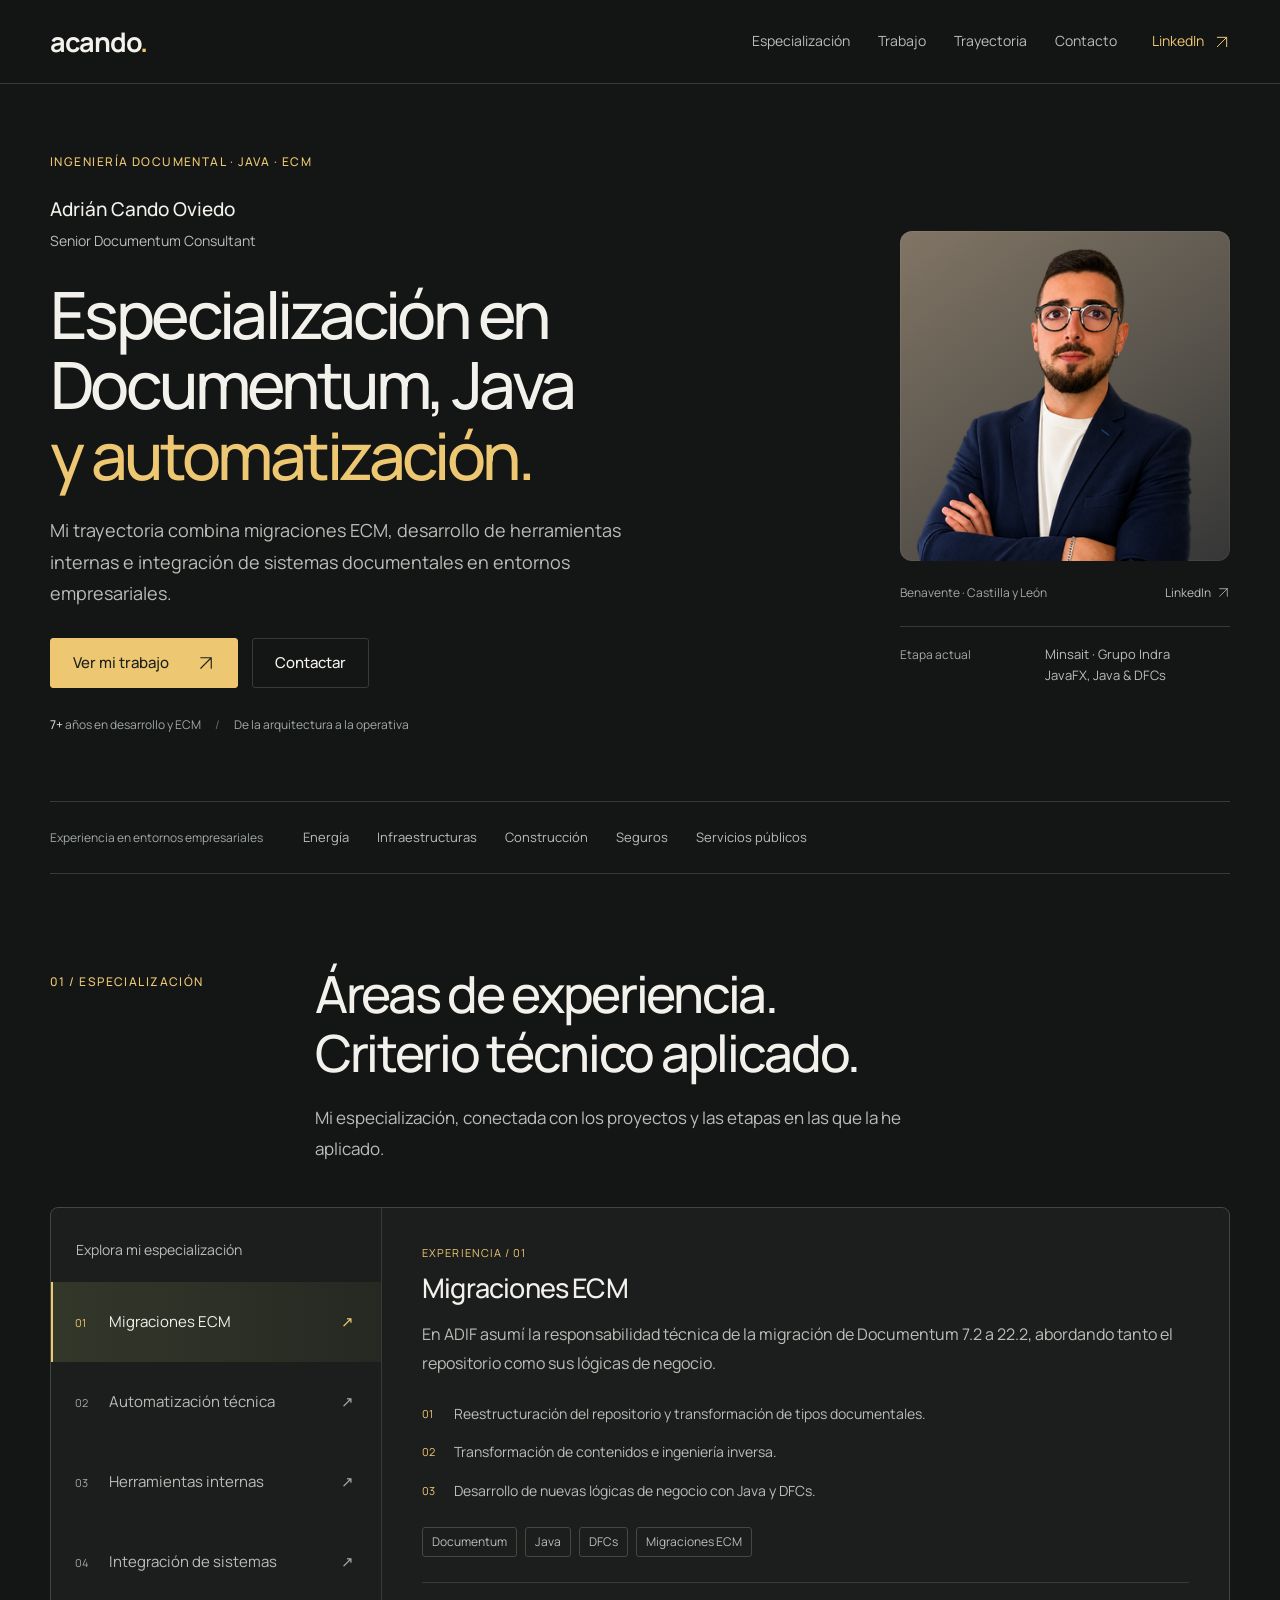
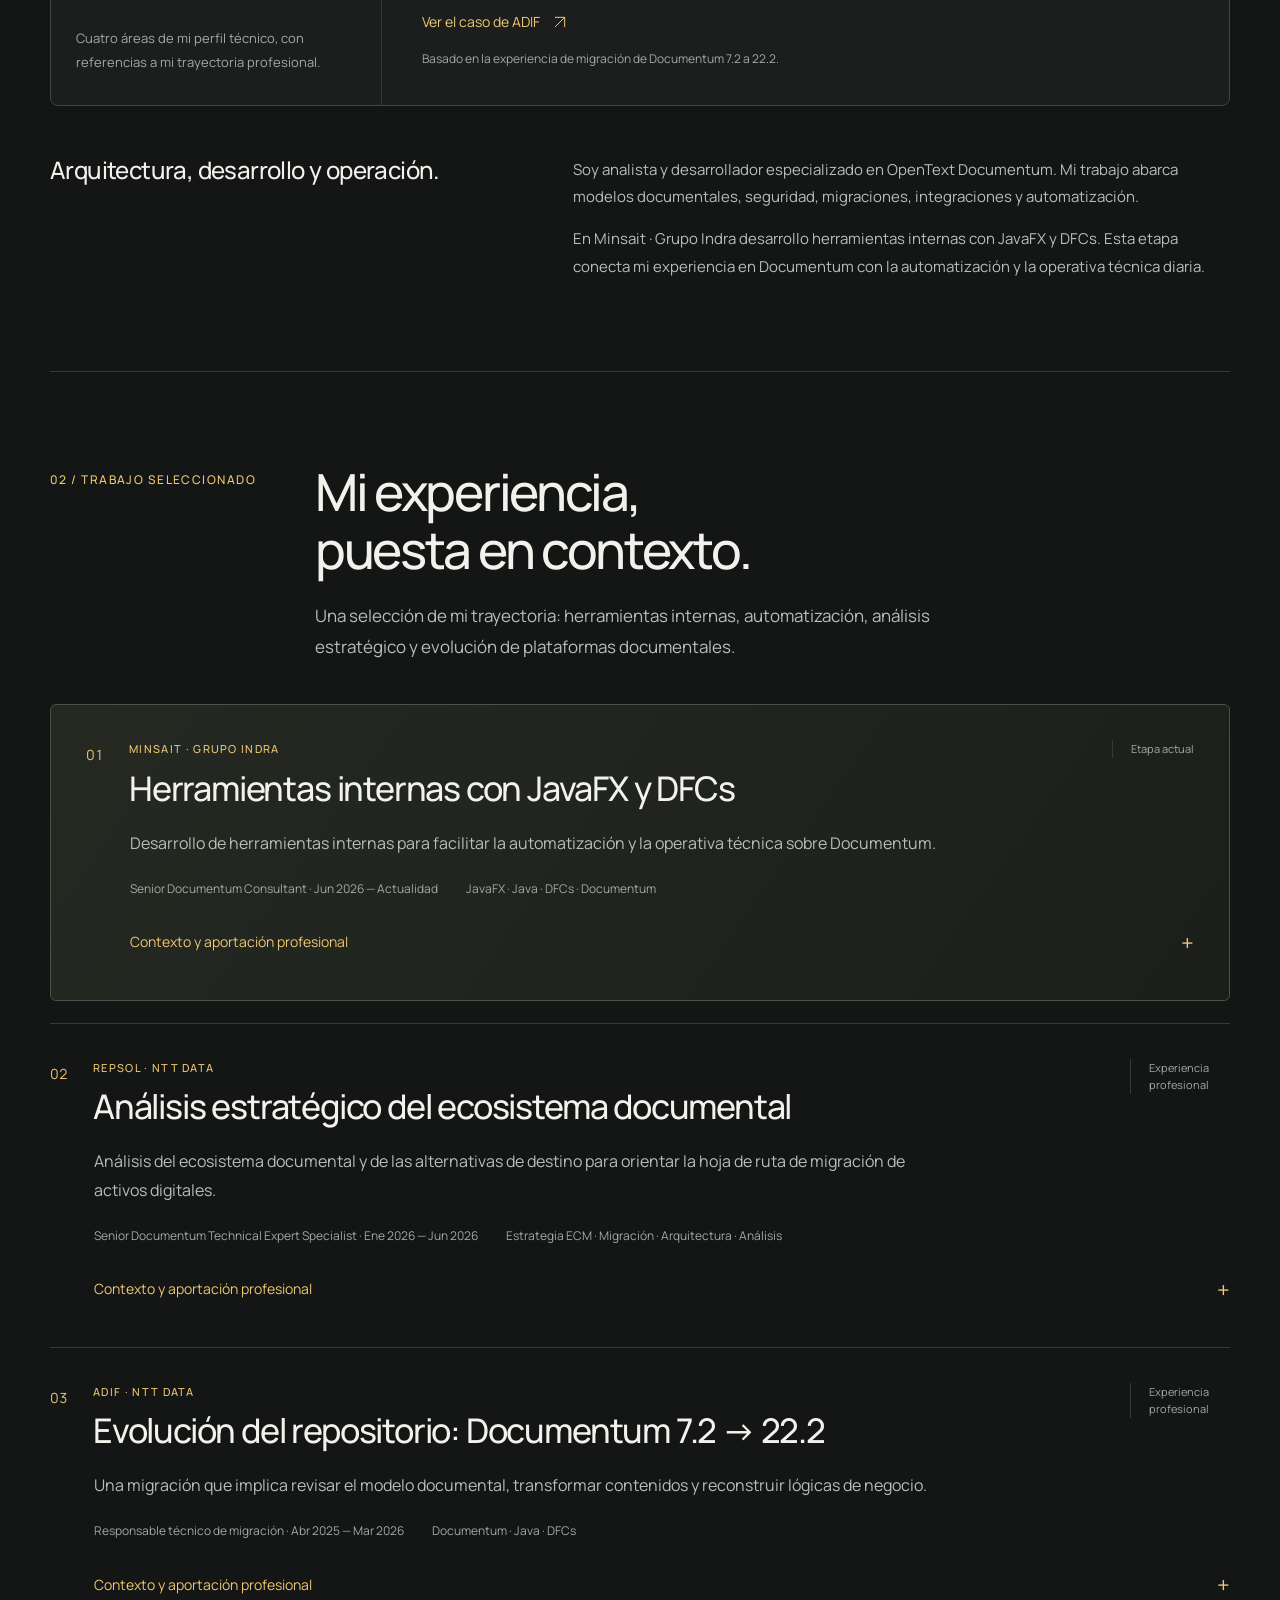
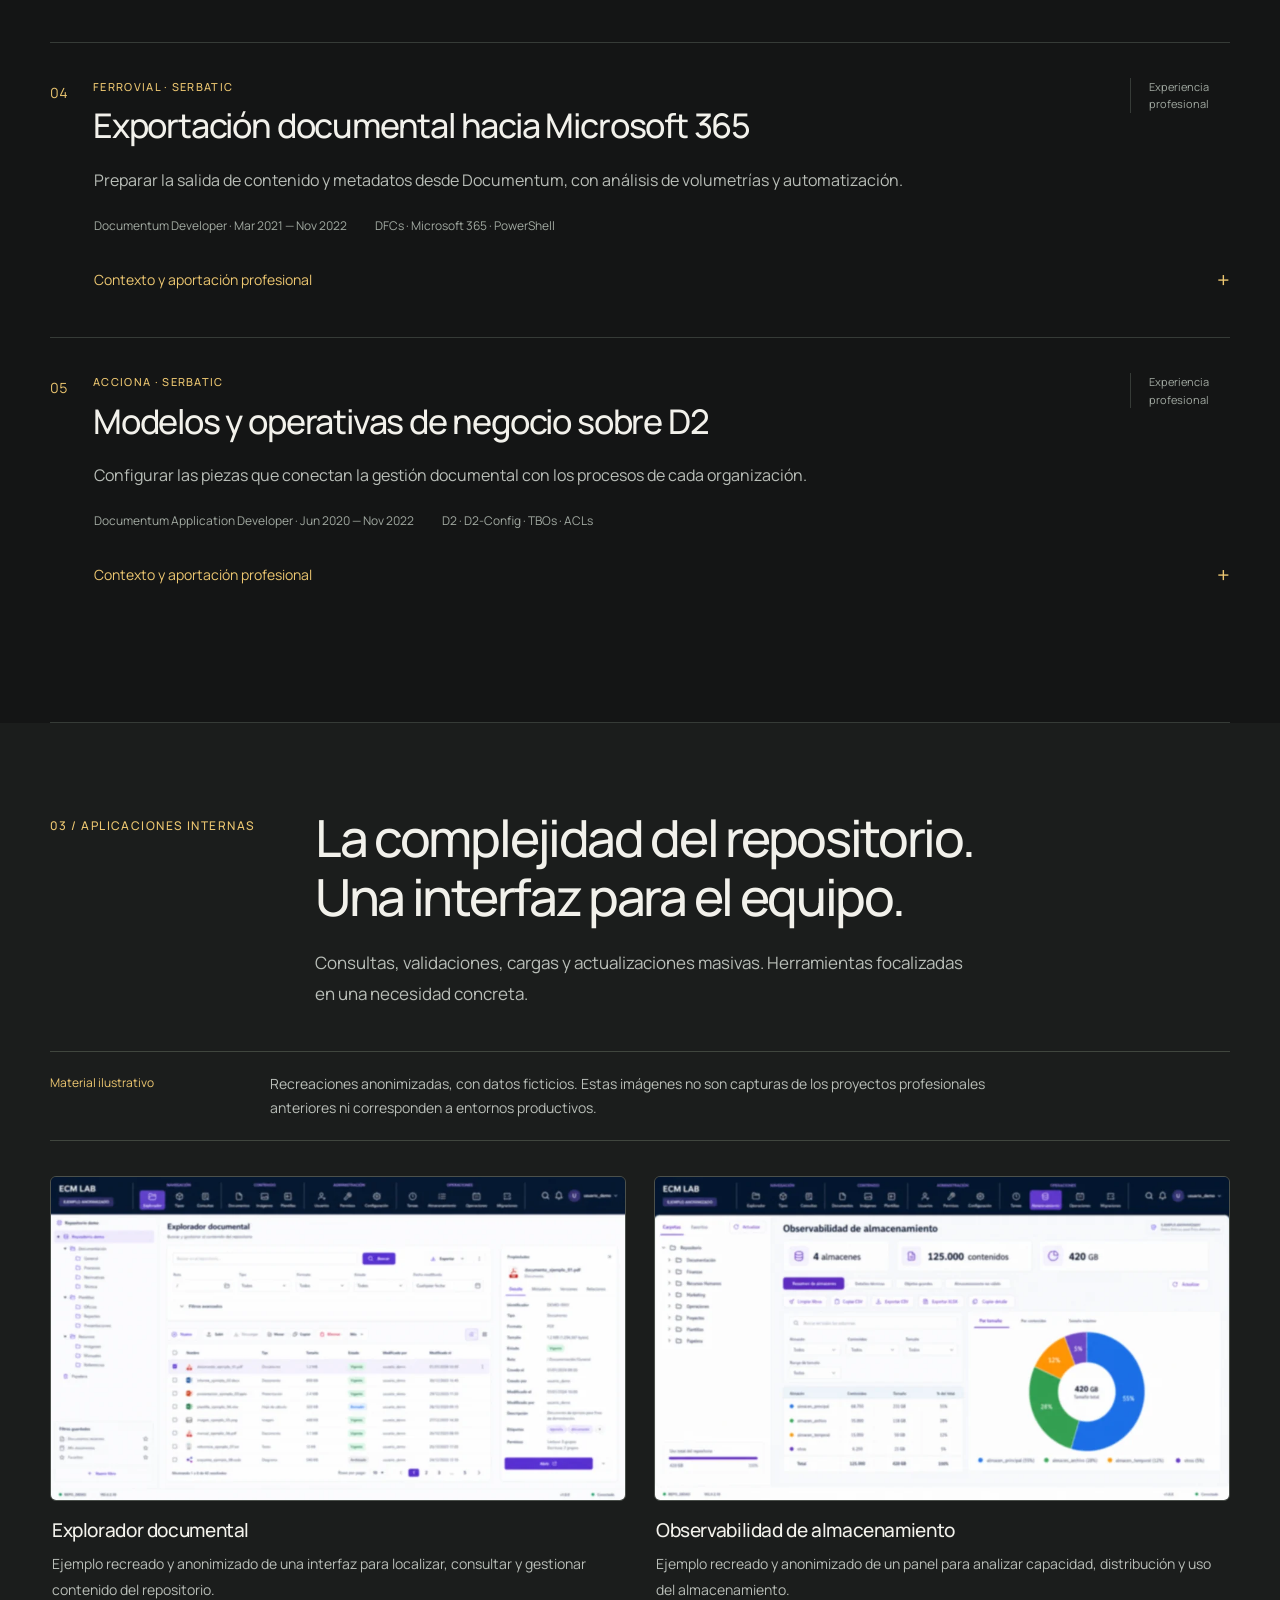
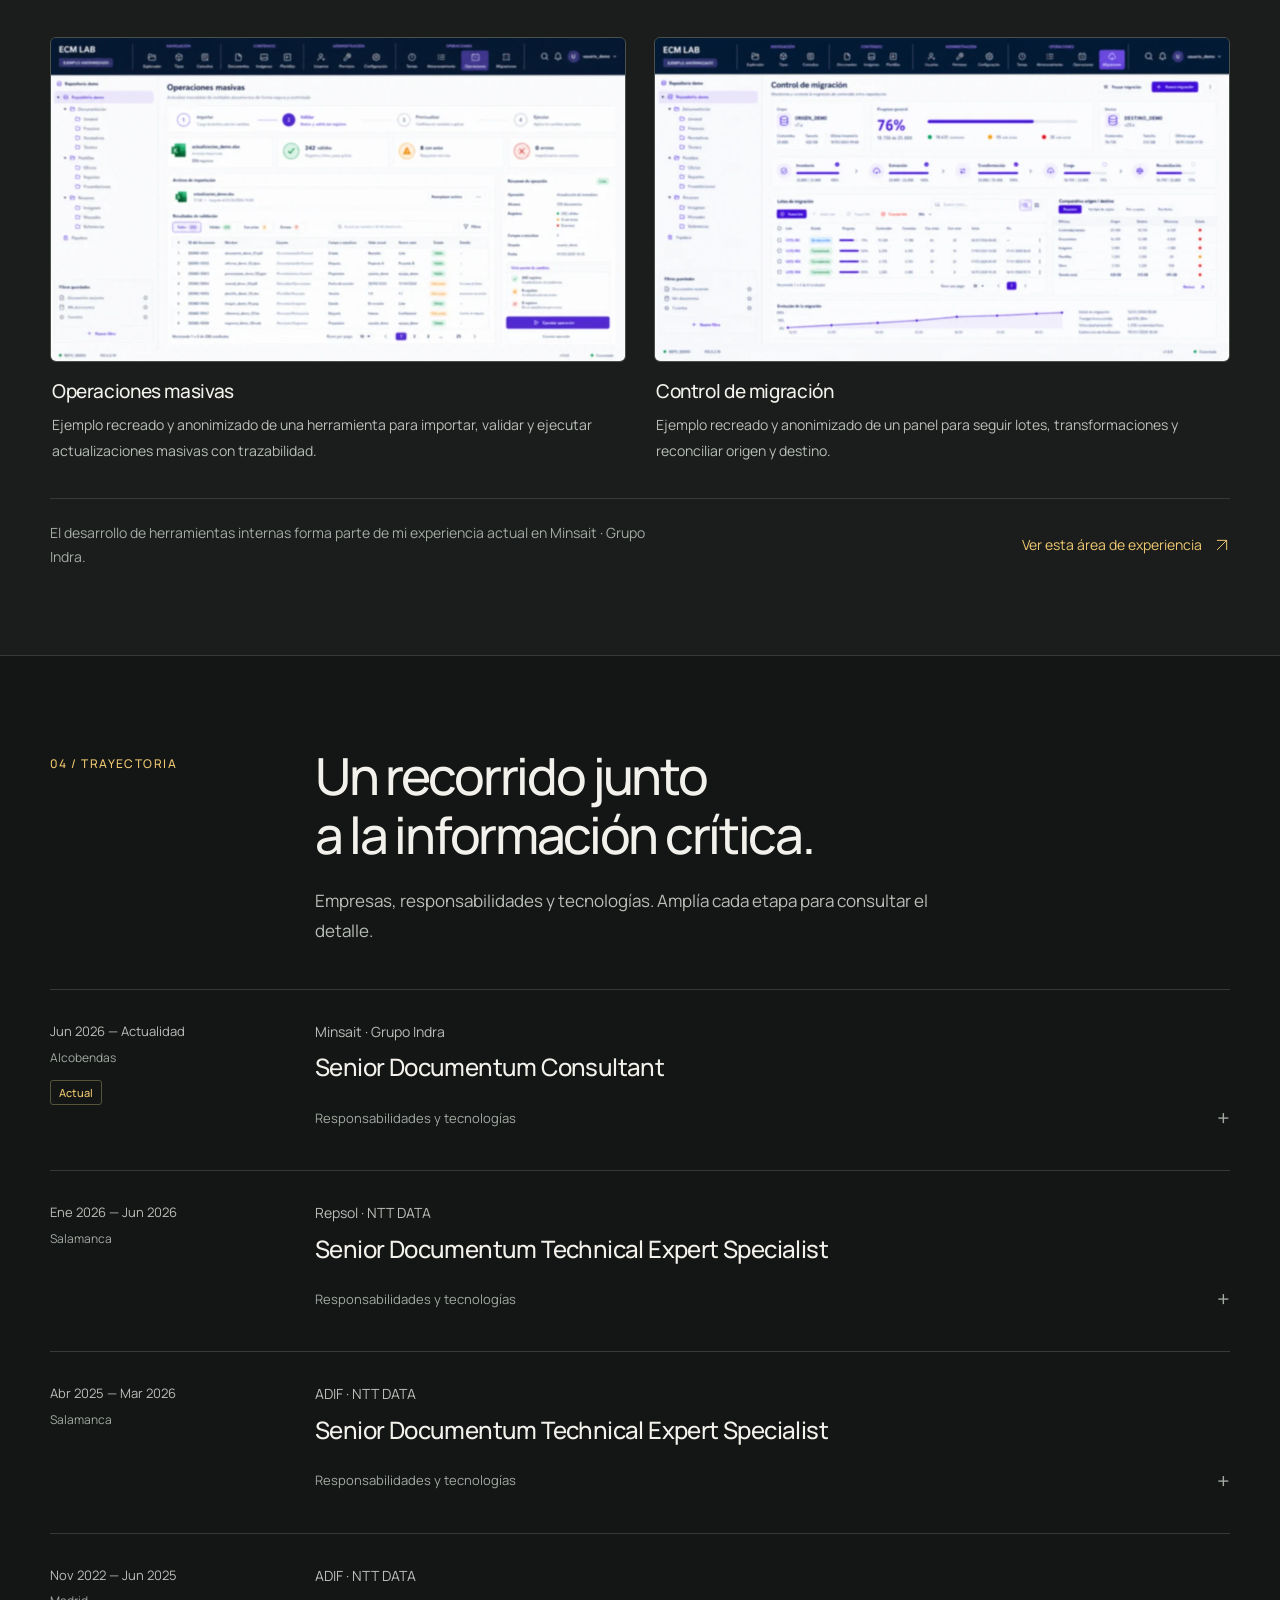
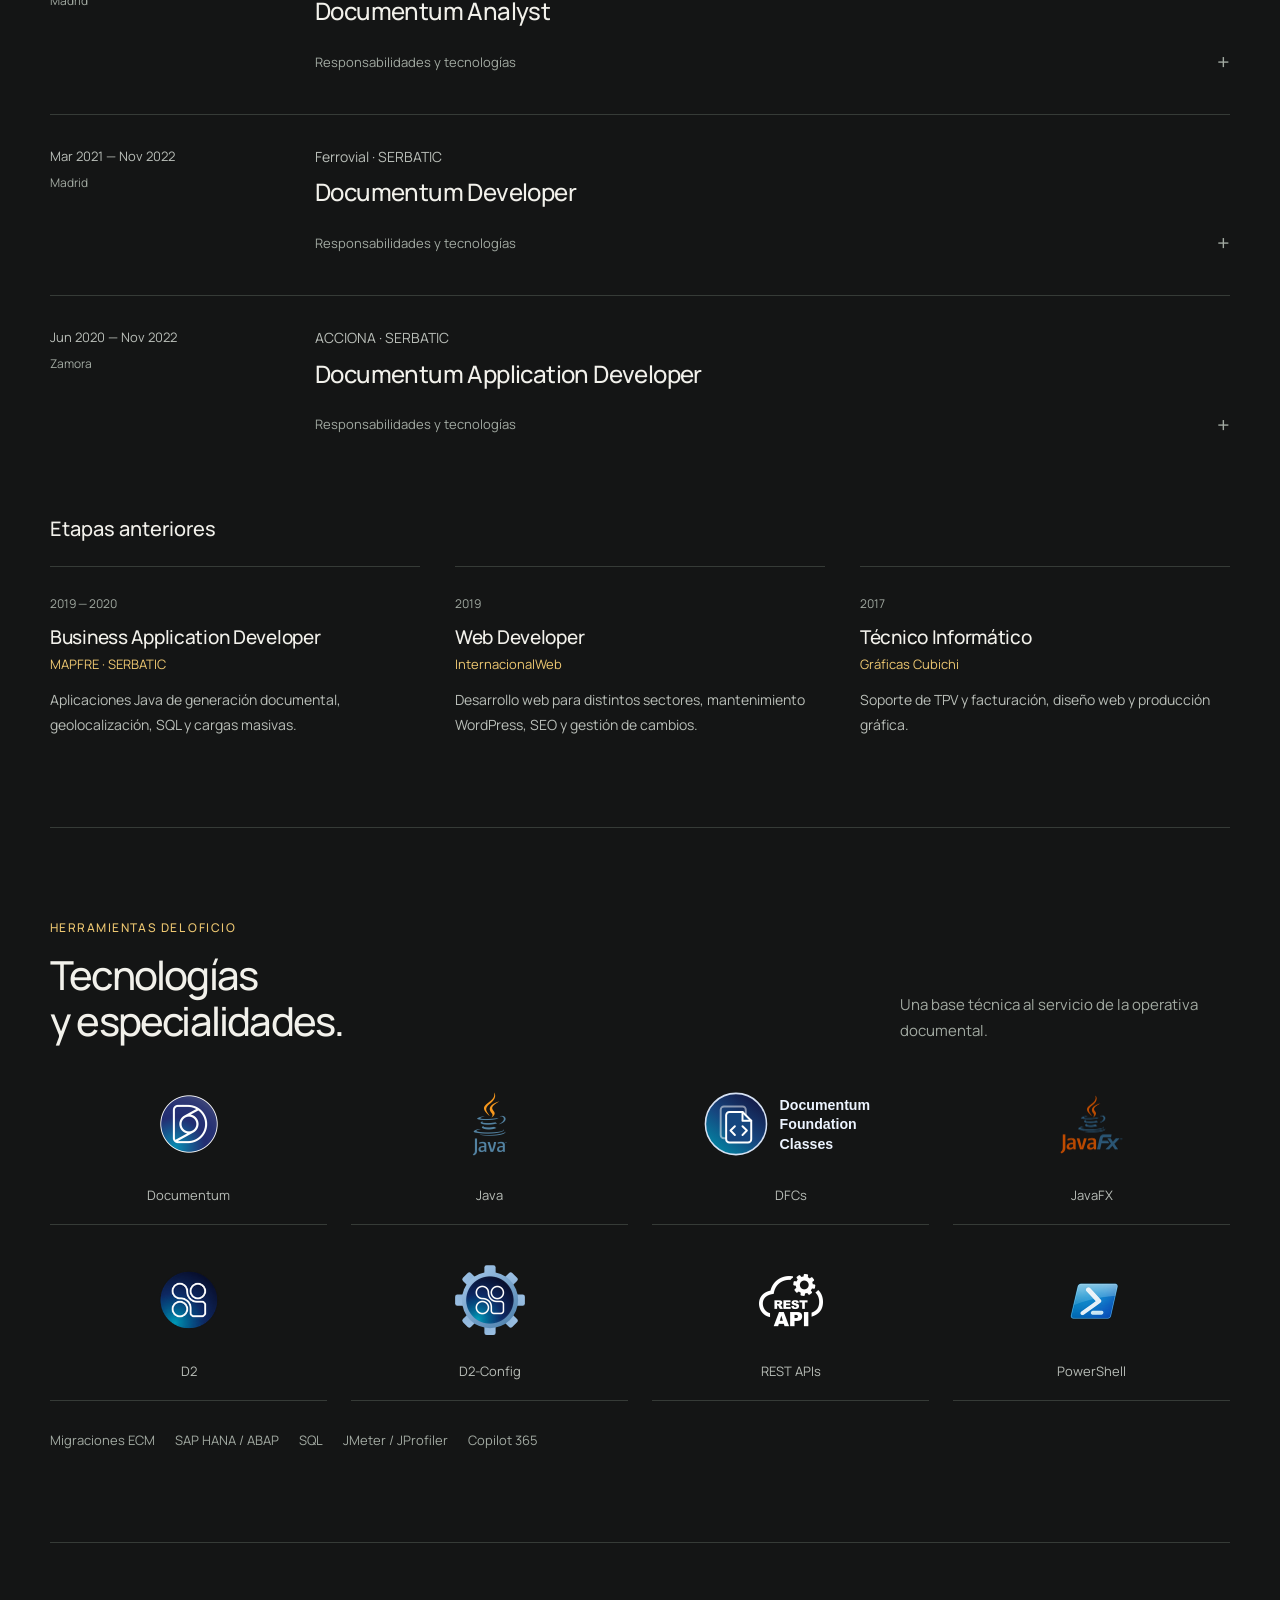
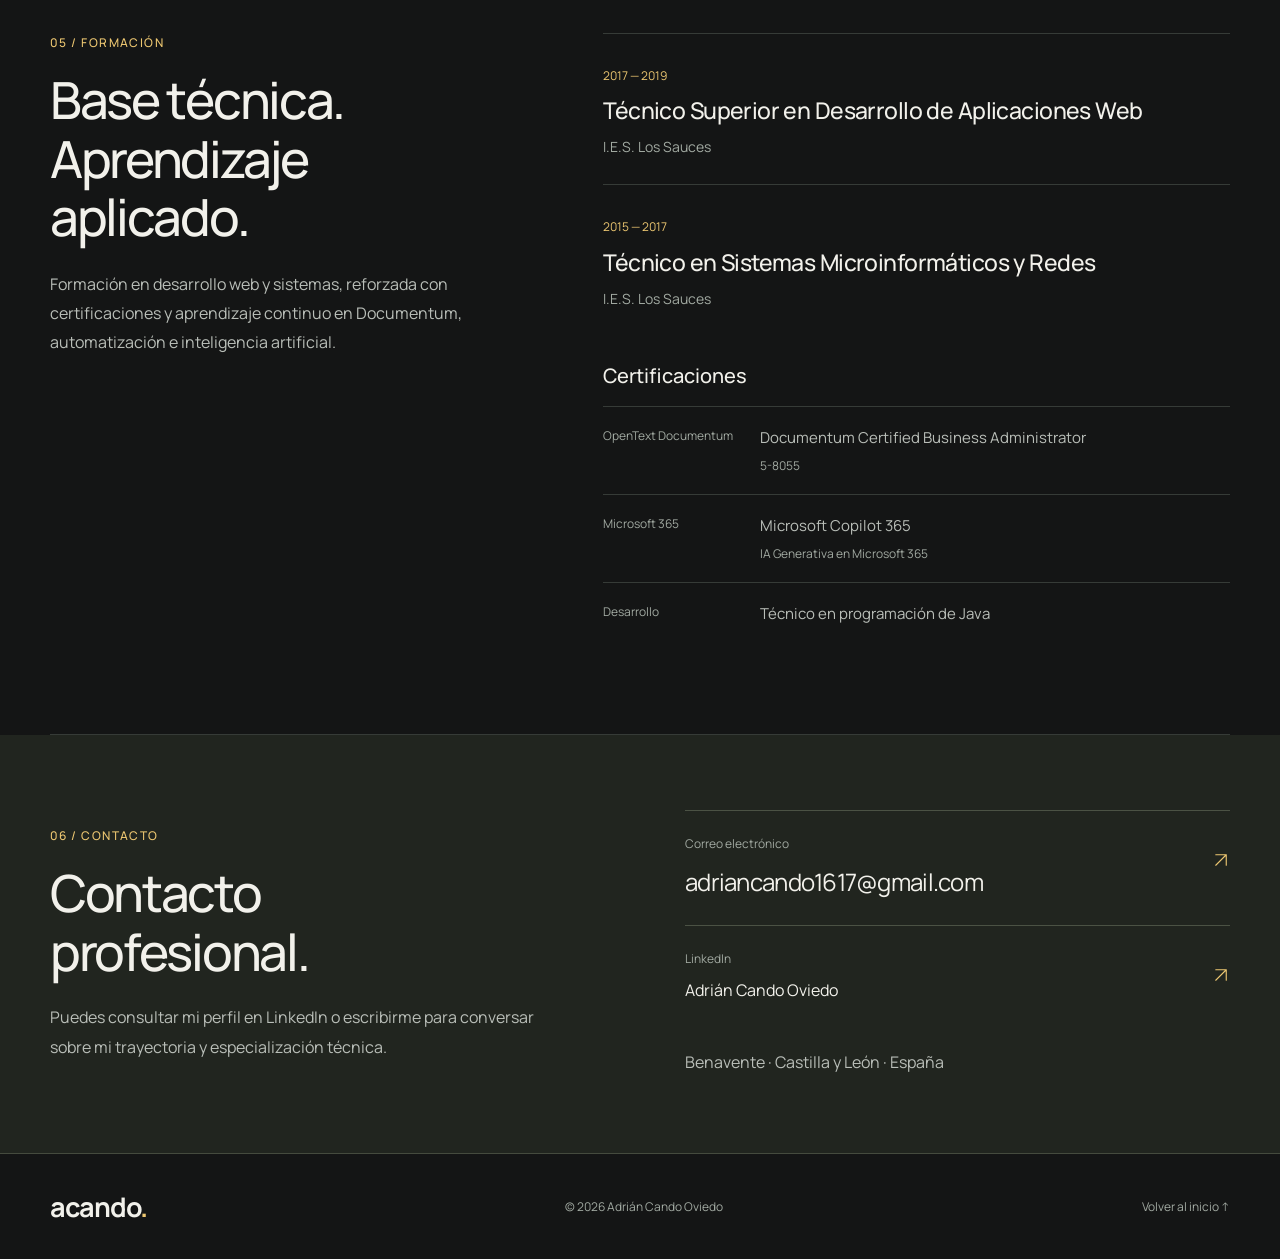
==== commit cc566933: "Refocus portfolio on professional expertise and current Minsait work" ====
--- a/index.html
+++ b/index.html
@@ -7,7 +7,7 @@
   <meta name="theme-color" content="#141515">
   <link rel="canonical" href="https://acand0.github.io/adrian-cando-oviedo/">
   <meta property="og:title" content="Adrián Cando Oviedo · Senior Documentum Consultant">
-  <meta property="og:description" content="Consultoría ECM, desarrollo Java, aplicaciones a medida y migraciones documentales.">
+  <meta property="og:description" content="Perfil profesional: Documentum, Java, JavaFX, migraciones ECM y automatización. Trayectoria y experiencia técnica.">
   <meta property="og:url" content="https://acand0.github.io/adrian-cando-oviedo/">
   <meta property="og:type" content="website">
   <meta property="og:image" content="https://acand0.github.io/adrian-cando-oviedo/assets/og-profile.png">
@@ -42,39 +42,51 @@
     <symbol id="i-linkedin" viewBox="0 0 24 24"><rect x="3" y="3" width="18" height="18" rx="3"/><path d="M7 10v7m0-10v.1m4 10v-7m0 3c0-4 6-4 6 0v4"/></symbol>
     <symbol id="i-close" viewBox="0 0 24 24"><path d="m6 6 12 12M6 18 18 6"/></symbol>
   </svg>
-<header class="site-header"><a class="brand" href="#sobre" aria-label="Adrián Cando Oviedo, inicio">acando<span>.</span></a><nav class="site-nav" aria-label="Navegación principal"><a href="#soluciones">Especialización</a><a href="#casos">Proyectos</a><a href="#experiencia">Trayectoria</a><a href="#contacto">Contacto</a></nav><a class="header-contact" href="mailto:adriancando1617@gmail.com">Escríbeme <svg class="icon" aria-hidden="true"><use href="#i-arrow"></use></svg></a></header>
+<header class="site-header"><a class="brand" href="#sobre" aria-label="Adrián Cando Oviedo, inicio">acando<span>.</span></a><nav class="site-nav" aria-label="Navegación principal"><a href="#soluciones">Especialización</a><a href="#casos">Trabajo</a><a href="#experiencia">Trayectoria</a><a href="#contacto">Contacto</a></nav><a class="header-contact" href="https://www.linkedin.com/in/adrian-cando-oviedo" target="_blank" rel="noreferrer">LinkedIn <svg class="icon" aria-hidden="true"><use href="#i-arrow"></use></svg></a></header>
 <main id="contenido" tabindex="-1">
 <section class="hero content-width" id="sobre" aria-labelledby="hero-title">
- <div class="hero-copy"><p class="eyebrow">Ingeniería documental · Java · ECM</p><p class="hero-name">Adrián Cando Oviedo <span>Senior Documentum Consultant</span></p><h1 id="hero-title">Documentum, Java<br>y procesos que<br><em>funcionan juntos.</em></h1><p class="hero-intro">Migraciones ECM, herramientas internas e integraciones para equipos que trabajan con información crítica.</p><div class="hero-actions"><a class="button button-primary" href="#casos">Ver proyectos <svg class="icon" aria-hidden="true"><use href="#i-arrow"></use></svg></a><a class="button button-secondary" href="#contacto">Contactar</a></div><p class="hero-footnote"><span data-experience-start="2019-11">7+</span> años en desarrollo y ECM <span class="separator">/</span> De la arquitectura a la operativa</p></div>
- <figure class="hero-profile"><div class="portrait-frame"><img src="assets/optimized/portrait-640.webp" srcset="assets/optimized/portrait-320.webp 320w, assets/optimized/portrait-384.webp 384w, assets/optimized/portrait-640.webp 640w" sizes="(min-width: 1051px) 330px, (min-width: 801px) 280px, (min-width: 601px) 205px, (min-width: 361px) 150px, 125px" width="640" height="640" alt="Adrián Cando Oviedo" fetchpriority="high" decoding="async"></div><figcaption><span>Benavente · Castilla y León</span><a href="https://www.linkedin.com/in/adrian-cando-oviedo" target="_blank" rel="noreferrer">LinkedIn <svg class="icon" aria-hidden="true"><use href="#i-arrow"></use></svg></a></figcaption><div class="profile-caption"><span>Especialización</span><p>OpenText Documentum<br>JavaFX &amp; Foundation Classes</p></div></figure>
+ <div class="hero-copy"><p class="eyebrow">Ingeniería documental · Java · ECM</p><p class="hero-name">Adrián Cando Oviedo <span>Senior Documentum Consultant</span></p><h1 id="hero-title">Especialización en<br>Documentum, Java<br><em>y automatización.</em></h1><p class="hero-intro">Mi trayectoria combina migraciones ECM, desarrollo de herramientas internas e integración de sistemas documentales en entornos empresariales.</p><div class="hero-actions"><a class="button button-primary" href="#casos">Ver mi trabajo <svg class="icon" aria-hidden="true"><use href="#i-arrow"></use></svg></a><a class="button button-secondary" href="#contacto">Contactar</a></div><p class="hero-footnote"><span data-experience-start="2019-11">7+</span> años en desarrollo y ECM <span class="separator">/</span> De la arquitectura a la operativa</p></div>
+ <figure class="hero-profile"><div class="portrait-frame"><img src="assets/optimized/portrait-640.webp" srcset="assets/optimized/portrait-320.webp 320w, assets/optimized/portrait-384.webp 384w, assets/optimized/portrait-640.webp 640w" sizes="(min-width: 1051px) 330px, (min-width: 801px) 280px, (min-width: 601px) 205px, (min-width: 361px) 150px, 125px" width="640" height="640" alt="Adrián Cando Oviedo" fetchpriority="high" decoding="async"></div><figcaption><span>Benavente · Castilla y León</span><a href="https://www.linkedin.com/in/adrian-cando-oviedo" target="_blank" rel="noreferrer">LinkedIn <svg class="icon" aria-hidden="true"><use href="#i-arrow"></use></svg></a></figcaption><div class="profile-caption"><span>Etapa actual</span><p>Minsait · Grupo Indra<br>JavaFX, Java &amp; DFCs</p></div></figure>
 </section>
 <div class="domain-strip content-width" aria-label="Ámbitos de experiencia"><p>Experiencia en entornos empresariales</p><div><span>Energía</span><span>Infraestructuras</span><span>Construcción</span><span>Seguros</span><span>Servicios públicos</span></div></div>
 
-<section class="section content-width" id="soluciones" aria-labelledby="solutions-title"><div class="section-heading"><p class="eyebrow">01 / Especialización</p><div><h2 id="solutions-title">Cada necesidad,<br>un enfoque concreto.</h2><p>Explora cómo conecto el repositorio, las aplicaciones y los procesos de negocio.</p></div></div>
- <div class="solution-map"><div class="map-selector"><p class="map-question">¿Qué necesitas resolver?</p><div class="map-controls" aria-label="Necesidades documentales"><button type="button" id="map-tab-migrar" data-solution="migrar" aria-controls="solucion-migrar"><span>01</span>Migrar un repositorio<span class="map-arrow" aria-hidden="true">↗</span></button><button type="button" id="map-tab-automatizar" data-solution="automatizar" aria-controls="solucion-automatizar"><span>02</span>Automatizar operaciones<span class="map-arrow" aria-hidden="true">↗</span></button><button type="button" id="map-tab-herramientas" data-solution="herramientas" aria-controls="solucion-herramientas"><span>03</span>Crear una herramienta interna<span class="map-arrow" aria-hidden="true">↗</span></button><button type="button" id="map-tab-integrar" data-solution="integrar" aria-controls="solucion-integrar"><span>04</span>Integrar sistemas<span class="map-arrow" aria-hidden="true">↗</span></button></div><p class="map-context">Un mapa de mi especialización, con enlaces al trabajo y los ejemplos relacionados.</p></div><div class="map-results"><article class="map-panel" id="solucion-migrar" aria-labelledby="map-heading-migrar"><p class="map-label">ENFOQUE / 01</p><h3 id="map-heading-migrar">Migrar un repositorio</h3><p class="map-problem">Un cambio de versión afecta también a tipos documentales, metadatos y reglas de negocio.</p><ol class="map-steps"><li>Analizar el modelo existente y las dependencias del repositorio.</li><li>Definir transformaciones de tipos y contenidos.</li><li>Desarrollar las lógicas de migración y contrastar origen y destino.</li></ol><div class="tag-list"><span>Documentum</span><span>Java</span><span>DFCs</span><span>Migraciones ECM</span></div><div class="map-evidence"><a class="text-link" href="#caso-adif">Ver el caso de ADIF <svg class="icon" aria-hidden="true"><use href="#i-arrow"></use></svg></a><p>Basado en la experiencia de migración de Documentum 7.2 a 22.2.</p></div></article>
-<article class="map-panel" id="solucion-automatizar" aria-labelledby="map-heading-automatizar"><p class="map-label">ENFOQUE / 02</p><h3 id="map-heading-automatizar">Automatizar operaciones</h3><p class="map-problem">Las tareas repetitivas sobre el repositorio necesitan ejecuciones controladas y criterios operativos claros.</p><ol class="map-steps"><li>Revisar el proceso empresarial y las validaciones necesarias.</li><li>Desarrollar scripts o procesos Java según el entorno.</li><li>Integrar la automatización con la gestión de incidencias y evolutivos.</li></ol><div class="tag-list"><span>Java</span><span>DFCs</span><span>PowerShell</span><span>SAP HANA / ABAP</span></div><div class="map-evidence"><a class="text-link" href="#trayectoria-minsait">Ver experiencia en Minsait <svg class="icon" aria-hidden="true"><use href="#i-arrow"></use></svg></a><p>Basado en el estudio, automatización y mejora de procesos empresariales.</p></div></article>
-<article class="map-panel" id="solucion-herramientas" aria-labelledby="map-heading-herramientas"><p class="map-label">ENFOQUE / 03</p><h3 id="map-heading-herramientas">Crear una herramienta interna</h3><p class="map-problem">Un equipo necesita una interfaz sencilla para unas operaciones concretas de Documentum.</p><ol class="map-steps"><li>Identificar las consultas, validaciones y operaciones que necesita el equipo.</li><li>Diseñar una interfaz JavaFX centrada en esa operativa.</li><li>Conectar con el repositorio mediante DFCs y contemplar su evolución.</li></ol><div class="tag-list"><span>JavaFX</span><span>Java</span><span>DFCs</span><span>Documentum</span></div><div class="map-evidence"><a class="text-link" href="#demo-explorador">Ver una interfaz ilustrativa <svg class="icon" aria-hidden="true"><use href="#i-arrow"></use></svg></a><p>La imagen enlazada es una recreación anonimizada con datos ficticios.</p></div></article>
-<article class="map-panel" id="solucion-integrar" aria-labelledby="map-heading-integrar"><p class="map-label">ENFOQUE / 04</p><h3 id="map-heading-integrar">Integrar sistemas</h3><p class="map-problem">Las aplicaciones de negocio necesitan consultar y operar con la información del repositorio documental.</p><ol class="map-steps"><li>Analizar los servicios y las operaciones que requiere cada aplicación.</li><li>Desarrollar la conexión con Documentum mediante servicios REST.</li><li>Revisar rendimiento, incidencias y necesidades de evolución.</li></ol><div class="tag-list"><span>Java 11</span><span>REST APIs</span><span>Documentum</span><span>JMeter / JProfiler</span></div><div class="map-evidence"><a class="text-link" href="#trayectoria-adif-desarrollo">Ver experiencia de integración <svg class="icon" aria-hidden="true"><use href="#i-arrow"></use></svg></a><p>Basado en la etapa de análisis y desarrollo de aplicaciones conectadas a Documentum.</p></div></article></div></div><p class="visually-hidden" role="status" id="map-status"></p>
- <div class="expertise-note"><h3>Arquitectura, desarrollo y operación.</h3><div><p>Soy analista y desarrollador especializado en OpenText Documentum. Mi trabajo abarca modelos documentales, seguridad, migraciones, integraciones y automatización.</p><p>Las aplicaciones internas con JavaFX y DFCs permiten llevar a una interfaz sencilla solo las operaciones que necesita cada equipo, con una evolución ajustada a su negocio.</p></div></div>
+<section class="section content-width" id="soluciones" aria-labelledby="solutions-title"><div class="section-heading"><p class="eyebrow">01 / Especialización</p><div><h2 id="solutions-title">Áreas de experiencia.<br>Criterio técnico aplicado.</h2><p>Mi especialización, conectada con los proyectos y las etapas en las que la he aplicado.</p></div></div>
+ <div class="solution-map"><div class="map-selector"><p class="map-question">Explora mi especialización</p><div class="map-controls" aria-label="Áreas de experiencia"><button type="button" id="map-tab-migrar" data-solution="migrar" aria-controls="solucion-migrar"><span>01</span>Migraciones ECM<span class="map-arrow" aria-hidden="true">↗</span></button><button type="button" id="map-tab-automatizar" data-solution="automatizar" aria-controls="solucion-automatizar"><span>02</span>Automatización técnica<span class="map-arrow" aria-hidden="true">↗</span></button><button type="button" id="map-tab-herramientas" data-solution="herramientas" aria-controls="solucion-herramientas"><span>03</span>Herramientas internas<span class="map-arrow" aria-hidden="true">↗</span></button><button type="button" id="map-tab-integrar" data-solution="integrar" aria-controls="solucion-integrar"><span>04</span>Integración de sistemas<span class="map-arrow" aria-hidden="true">↗</span></button></div><p class="map-context">Cuatro áreas de mi perfil técnico, con referencias a mi trayectoria profesional.</p></div><div class="map-results"><article class="map-panel" id="solucion-migrar" aria-labelledby="map-heading-migrar"><p class="map-label">EXPERIENCIA / 01</p><h3 id="map-heading-migrar">Migraciones ECM</h3><p class="map-problem">En ADIF asumí la responsabilidad técnica de la migración de Documentum 7.2 a 22.2, abordando tanto el repositorio como sus lógicas de negocio.</p><ol class="map-steps"><li>Reestructuración del repositorio y transformación de tipos documentales.</li><li>Transformación de contenidos e ingeniería inversa.</li><li>Desarrollo de nuevas lógicas de negocio con Java y DFCs.</li></ol><div class="tag-list"><span>Documentum</span><span>Java</span><span>DFCs</span><span>Migraciones ECM</span></div><div class="map-evidence"><a class="text-link" href="#caso-adif">Ver el caso de ADIF <svg class="icon" aria-hidden="true"><use href="#i-arrow"></use></svg></a><p>Basado en la experiencia de migración de Documentum 7.2 a 22.2.</p></div></article>
+<article class="map-panel" id="solucion-automatizar" aria-labelledby="map-heading-automatizar"><p class="map-label">EXPERIENCIA / 02</p><h3 id="map-heading-automatizar">Automatización técnica</h3><p class="map-problem">En mi etapa actual en Minsait · Grupo Indra desarrollo herramientas internas que facilitan la automatización y la operativa técnica.</p><ol class="map-steps"><li>Desarrollo de herramientas con JavaFX y Documentum Foundation Classes.</li><li>Estudio, automatización y mejora de procesos empresariales.</li><li>Soporte de incidencias y evolutivos sobre perfiles, objetos documentales y workflows.</li></ol><div class="tag-list"><span>JavaFX</span><span>Java</span><span>DFCs</span><span>PowerShell</span><span>SAP HANA / ABAP</span></div><div class="map-evidence"><a class="text-link" href="#caso-minsait">Ver mi trabajo en Minsait <svg class="icon" aria-hidden="true"><use href="#i-arrow"></use></svg></a><p>Experiencia profesional actual · JavaFX y DFCs.</p></div></article>
+<article class="map-panel" id="solucion-herramientas" aria-labelledby="map-heading-herramientas"><p class="map-label">EXPERIENCIA / 03</p><h3 id="map-heading-herramientas">Herramientas internas</h3><p class="map-problem">El desarrollo de aplicaciones internas es parte de mi trabajo actual: interfaces JavaFX conectadas a Documentum mediante DFCs.</p><ol class="map-steps"><li>Desarrollo de interfaces con JavaFX.</li><li>Acceso al repositorio mediante Documentum Foundation Classes.</li><li>Herramientas orientadas a facilitar la automatización y la operativa técnica interna.</li></ol><div class="tag-list"><span>JavaFX</span><span>Java</span><span>DFCs</span><span>Documentum</span></div><div class="map-evidence"><a class="text-link" href="#caso-minsait">Ver mi trabajo en Minsait <svg class="icon" aria-hidden="true"><use href="#i-arrow"></use></svg></a><p>Experiencia profesional actual · JavaFX y DFCs.</p></div></article>
+<article class="map-panel" id="solucion-integrar" aria-labelledby="map-heading-integrar"><p class="map-label">EXPERIENCIA / 04</p><h3 id="map-heading-integrar">Integración de sistemas</h3><p class="map-problem">En ADIF participé en el análisis, diseño y desarrollo de aplicaciones conectadas a Documentum mediante servicios REST.</p><ol class="map-steps"><li>Análisis y desarrollo de aplicaciones de negocio conectadas al repositorio.</li><li>Optimización de rendimiento con JMeter y JProfiler.</li><li>Migraciones desde Lotus Notes, estimaciones y coordinación técnica.</li></ol><div class="tag-list"><span>Java 11</span><span>REST APIs</span><span>Documentum</span><span>JMeter / JProfiler</span></div><div class="map-evidence"><a class="text-link" href="#trayectoria-adif-desarrollo">Ver experiencia de integración <svg class="icon" aria-hidden="true"><use href="#i-arrow"></use></svg></a><p>Basado en la etapa de análisis y desarrollo de aplicaciones conectadas a Documentum.</p></div></article></div></div><p class="visually-hidden" role="status" id="map-status"></p>
+ <div class="expertise-note"><h3>Arquitectura, desarrollo y operación.</h3><div><p>Soy analista y desarrollador especializado en OpenText Documentum. Mi trabajo abarca modelos documentales, seguridad, migraciones, integraciones y automatización.</p><p>En Minsait · Grupo Indra desarrollo herramientas internas con JavaFX y DFCs. Esta etapa conecta mi experiencia en Documentum con la automatización y la operativa técnica diaria.</p></div></div>
 </section>
 
-<section class="section content-width" id="casos" aria-labelledby="cases-title"><div class="section-heading"><p class="eyebrow">02 / Trabajo seleccionado</p><div><h2 id="cases-title">El contexto importa.<br>Las decisiones, también.</h2><p>Tres intervenciones de mi trayectoria en plataformas documentales empresariales.</p></div></div><div class="case-list"><article class="case-study" id="caso-adif">
- <div class="case-heading"><span class="case-number">01</span><div><p class="eyebrow">ADIF · NTT DATA</p><h3>Evolución del repositorio: Documentum 7.2 → 22.2</h3></div><span class="case-type">Experiencia profesional</span></div>
+<section class="section content-width" id="casos" aria-labelledby="cases-title"><div class="section-heading"><p class="eyebrow">02 / Trabajo seleccionado</p><div><h2 id="cases-title">Mi experiencia,<br>puesta en contexto.</h2><p>Una selección de mi trayectoria: herramientas internas, automatización, análisis estratégico y evolución de plataformas documentales.</p></div></div><div class="case-list"><article class="case-study" id="caso-minsait">
+ <div class="case-heading"><span class="case-number">01</span><div><p class="eyebrow">Minsait · Grupo Indra</p><h3>Herramientas internas con JavaFX y DFCs</h3></div><span class="case-type">Etapa actual</span></div>
+ <p class="case-lead">Desarrollo de herramientas internas para facilitar la automatización y la operativa técnica sobre Documentum.</p>
+ <div class="case-meta"><span>Senior Documentum Consultant · Jun 2026 — Actualidad</span><span>JavaFX · Java · DFCs · Documentum</span></div>
+ <details data-case-details><summary>Contexto y aportación profesional <span aria-hidden="true">+</span></summary><div class="details-body case-details"><div><h4>Contexto</h4><p>Mi etapa actual en Minsait · Grupo Indra combina el desarrollo de herramientas internas con el estudio y la mejora de procesos empresariales.</p></div><div><h4>Reto técnico</h4><p>Facilitar la automatización y la operativa técnica mediante herramientas conectadas al entorno documental.</p></div><div class="case-work"><h4>Mi aportación</h4><p>Desarrollo de aplicaciones internas con JavaFX y Documentum Foundation Classes. Mi actividad incluye además automatización con Java y PowerShell, y soporte de incidencias y evolutivos sobre perfiles, objetos documentales y workflows.</p><a class="text-link" href="#trayectoria-minsait">Ver etapa en la trayectoria <svg class="icon" aria-hidden="true"><use href="#i-arrow"></use></svg></a></div></div></details>
+</article>
+<article class="case-study" id="caso-repsol">
+ <div class="case-heading"><span class="case-number">02</span><div><p class="eyebrow">Repsol · NTT DATA</p><h3>Análisis estratégico del ecosistema documental</h3></div><span class="case-type">Experiencia profesional</span></div>
+ <p class="case-lead">Análisis del ecosistema documental y de las alternativas de destino para orientar la hoja de ruta de migración de activos digitales.</p>
+ <div class="case-meta"><span>Senior Documentum Technical Expert Specialist · Ene 2026 — Jun 2026</span><span>Estrategia ECM · Migración · Arquitectura · Análisis</span></div>
+ <details data-case-details><summary>Contexto y aportación profesional <span aria-hidden="true">+</span></summary><div class="details-body case-details"><div><h4>Contexto</h4><p>Una etapa centrada en el análisis estratégico para la modernización del ecosistema documental de Repsol.</p></div><div><h4>Reto técnico</h4><p>Evaluar el destino óptimo de la información para definir la hoja de ruta de migración de activos digitales.</p></div><div class="case-work"><h4>Mi aportación</h4><p>Análisis estratégico del entorno documental, evaluación del destino de la información y definición de la hoja de ruta de migración.</p><a class="text-link" href="#trayectoria-repsol">Ver etapa en la trayectoria <svg class="icon" aria-hidden="true"><use href="#i-arrow"></use></svg></a></div></div></details>
+</article>
+<article class="case-study" id="caso-adif">
+ <div class="case-heading"><span class="case-number">03</span><div><p class="eyebrow">ADIF · NTT DATA</p><h3>Evolución del repositorio: Documentum 7.2 → 22.2</h3></div><span class="case-type">Experiencia profesional</span></div>
  <p class="case-lead">Una migración que implica revisar el modelo documental, transformar contenidos y reconstruir lógicas de negocio.</p>
  <div class="case-meta"><span>Responsable técnico de migración · Abr 2025 — Mar 2026</span><span>Documentum · Java · DFCs</span></div>
- <details data-case-details><summary>Contexto y enfoque técnico <span aria-hidden="true">+</span></summary><div class="details-body case-details"><div><h4>Contexto</h4><p>Proyecto de modernización documental de ADIF, como Senior Documentum Technical Expert Specialist.</p></div><div><h4>Necesidad</h4><p>Abordar el cambio de versión junto con la reestructuración del repositorio y la transformación de tipos documentales.</p></div><div class="case-work"><h4>Trabajo descrito</h4><p>Responsabilidad técnica sobre la migración, ingeniería inversa y desarrollo de nuevas lógicas de negocio con Java y DFCs.</p><a class="text-link" href="#trayectoria-adif-migracion">Ver etapa en la trayectoria <svg class="icon" aria-hidden="true"><use href="#i-arrow"></use></svg></a></div></div></details>
+ <details data-case-details><summary>Contexto y aportación profesional <span aria-hidden="true">+</span></summary><div class="details-body case-details"><div><h4>Contexto</h4><p>Proyecto de modernización documental de ADIF, como Senior Documentum Technical Expert Specialist.</p></div><div><h4>Reto técnico</h4><p>Abordar el cambio de versión junto con la reestructuración del repositorio y la transformación de tipos documentales.</p></div><div class="case-work"><h4>Mi aportación</h4><p>Responsabilidad técnica sobre la migración, ingeniería inversa y desarrollo de nuevas lógicas de negocio con Java y DFCs.</p><a class="text-link" href="#trayectoria-adif-migracion">Ver etapa en la trayectoria <svg class="icon" aria-hidden="true"><use href="#i-arrow"></use></svg></a></div></div></details>
 </article>
 <article class="case-study" id="caso-ferrovial">
- <div class="case-heading"><span class="case-number">02</span><div><p class="eyebrow">Ferrovial · SERBATIC</p><h3>Exportación documental hacia Microsoft 365</h3></div><span class="case-type">Experiencia profesional</span></div>
+ <div class="case-heading"><span class="case-number">04</span><div><p class="eyebrow">Ferrovial · SERBATIC</p><h3>Exportación documental hacia Microsoft 365</h3></div><span class="case-type">Experiencia profesional</span></div>
  <p class="case-lead">Preparar la salida de contenido y metadatos desde Documentum, con análisis de volumetrías y automatización.</p>
  <div class="case-meta"><span>Documentum Developer · Mar 2021 — Nov 2022</span><span>DFCs · Microsoft 365 · PowerShell</span></div>
- <details data-case-details><summary>Contexto y enfoque técnico <span aria-hidden="true">+</span></summary><div class="details-body case-details"><div><h4>Contexto</h4><p>Desarrollo de un sistema de exportación documental en el entorno de Ferrovial.</p></div><div><h4>Necesidad</h4><p>Trasladar contenido y metadatos a Microsoft 365 y automatizar las tareas asociadas a la exportación.</p></div><div class="case-work"><h4>Trabajo descrito</h4><p>Desarrollo del sistema de exportación con DFCs, análisis de volumetrías y automatización mediante PowerShell y batch.</p><a class="text-link" href="#trayectoria-ferrovial">Ver etapa en la trayectoria <svg class="icon" aria-hidden="true"><use href="#i-arrow"></use></svg></a></div></div></details>
+ <details data-case-details><summary>Contexto y aportación profesional <span aria-hidden="true">+</span></summary><div class="details-body case-details"><div><h4>Contexto</h4><p>Desarrollo de un sistema de exportación documental en el entorno de Ferrovial.</p></div><div><h4>Reto técnico</h4><p>Trasladar contenido y metadatos a Microsoft 365 y automatizar las tareas asociadas a la exportación.</p></div><div class="case-work"><h4>Mi aportación</h4><p>Desarrollo del sistema de exportación con DFCs, análisis de volumetrías y automatización mediante PowerShell y batch.</p><a class="text-link" href="#trayectoria-ferrovial">Ver etapa en la trayectoria <svg class="icon" aria-hidden="true"><use href="#i-arrow"></use></svg></a></div></div></details>
 </article>
 <article class="case-study" id="caso-acciona">
- <div class="case-heading"><span class="case-number">03</span><div><p class="eyebrow">ACCIONA · SERBATIC</p><h3>Modelos y operativas de negocio sobre D2</h3></div><span class="case-type">Experiencia profesional</span></div>
+ <div class="case-heading"><span class="case-number">05</span><div><p class="eyebrow">ACCIONA · SERBATIC</p><h3>Modelos y operativas de negocio sobre D2</h3></div><span class="case-type">Experiencia profesional</span></div>
  <p class="case-lead">Configurar las piezas que conectan la gestión documental con los procesos de cada organización.</p>
  <div class="case-meta"><span>Documentum Application Developer · Jun 2020 — Nov 2022</span><span>D2 · D2-Config · TBOs · ACLs</span></div>
- <details data-case-details><summary>Contexto y enfoque técnico <span aria-hidden="true">+</span></summary><div class="details-body case-details"><div><h4>Contexto</h4><p>Creación y configuración de aplicaciones D2 en el entorno de ACCIONA.</p></div><div><h4>Necesidad</h4><p>Definir modelos documentales, seguridad y reglas que soporten las operativas del repositorio.</p></div><div class="case-work"><h4>Trabajo descrito</h4><p>Configuración de D2 y D2-Config: TBOs, diccionarios, taxonomías, matrices, ACLs y transformaciones documentales.</p><a class="text-link" href="#trayectoria-acciona">Ver etapa en la trayectoria <svg class="icon" aria-hidden="true"><use href="#i-arrow"></use></svg></a></div></div></details>
+ <details data-case-details><summary>Contexto y aportación profesional <span aria-hidden="true">+</span></summary><div class="details-body case-details"><div><h4>Contexto</h4><p>Creación y configuración de aplicaciones D2 en el entorno de ACCIONA.</p></div><div><h4>Reto técnico</h4><p>Definir modelos documentales, seguridad y reglas que soporten las operativas del repositorio.</p></div><div class="case-work"><h4>Mi aportación</h4><p>Configuración de D2 y D2-Config: TBOs, diccionarios, taxonomías, matrices, ACLs y transformaciones documentales.</p><a class="text-link" href="#trayectoria-acciona">Ver etapa en la trayectoria <svg class="icon" aria-hidden="true"><use href="#i-arrow"></use></svg></a></div></div></details>
 </article></div></section>
 
 <section class="showcase-section" id="aplicaciones" aria-labelledby="showcase-title"><div class="content-width"><div class="section-heading"><p class="eyebrow">03 / Aplicaciones internas</p><div><h2 id="showcase-title">La complejidad del repositorio.<br>Una interfaz para el equipo.</h2><p>Consultas, validaciones, cargas y actualizaciones masivas. Herramientas focalizadas en una necesidad concreta.</p></div></div><div class="illustrative-label"><span>Material ilustrativo</span><p>Recreaciones anonimizadas, con datos ficticios. Estas imágenes no son capturas de los proyectos profesionales anteriores ni corresponden a entornos productivos.</p></div><div class="project-grid"><figure class="project-card" id="demo-explorador">
@@ -100,9 +112,9 @@
                   <img src="assets/optimized/control-migracion-anonimizado-480.webp" srcset="assets/optimized/control-migracion-anonimizado-480.webp 480w, assets/optimized/control-migracion-anonimizado-960.webp 960w" sizes="(min-width: 960px) 520px, (min-width: 640px) 44vw, 90vw" alt="Recreación anonimizada de una aplicación interna para controlar y reconciliar migraciones documentales" loading="lazy" decoding="async" width="1536" height="864" draggable="false">
                 </button>
                 <figcaption><h3>Control de migración</h3><p>Ejemplo recreado y anonimizado de un panel para seguir lotes, transformaciones y reconciliar origen y destino.</p></figcaption>
-              </figure></div><div class="showcase-footer"><p>Cada solución se diseña según los procesos y reglas de trabajo del equipo.</p><a class="text-link" href="#solucion-herramientas">Explorar este enfoque <svg class="icon" aria-hidden="true"><use href="#i-arrow"></use></svg></a></div></div></section>
+              </figure></div><div class="showcase-footer"><p>El desarrollo de herramientas internas forma parte de mi experiencia actual en Minsait · Grupo Indra.</p><a class="text-link" href="#solucion-herramientas">Ver esta área de experiencia <svg class="icon" aria-hidden="true"><use href="#i-arrow"></use></svg></a></div></div></section>
 
-<section class="section content-width" id="experiencia" aria-labelledby="experience-title"><div class="section-heading"><p class="eyebrow">04 / Trayectoria</p><div><h2 id="experience-title">Un recorrido junto<br>a la información crítica.</h2><p>Empresas, responsabilidades y tecnologías. Amplía cada etapa para consultar el detalle.</p></div></div><div class="career-list"><article class="career-item" id="trayectoria-minsait"><div class="career-period"><span>Jun 2026 — Actualidad</span><small>Alcobendas</small><b class="current-role">Actual</b></div><div class="career-copy"><p class="career-company">Minsait · Grupo Indra</p><h3>Senior Documentum Consultant</h3><details><summary>Responsabilidades y tecnologías <span aria-hidden="true">+</span></summary><div class="details-body"><p>Estudio, automatización y mejora de procesos empresariales con Java, Documentum DFCs, SAP HANA/ABAP y PowerShell. Soporte de incidencias y evolutivos sobre perfiles, objetos documentales y workflows.</p><div class="tag-list"><span>Documentum 23.4</span><span>Java</span><span>DFCs</span><span>SAP HANA</span><span>PowerShell</span></div></div></details></div></article>
+<section class="section content-width" id="experiencia" aria-labelledby="experience-title"><div class="section-heading"><p class="eyebrow">04 / Trayectoria</p><div><h2 id="experience-title">Un recorrido junto<br>a la información crítica.</h2><p>Empresas, responsabilidades y tecnologías. Amplía cada etapa para consultar el detalle.</p></div></div><div class="career-list"><article class="career-item" id="trayectoria-minsait"><div class="career-period"><span>Jun 2026 — Actualidad</span><small>Alcobendas</small><b class="current-role">Actual</b></div><div class="career-copy"><p class="career-company">Minsait · Grupo Indra</p><h3>Senior Documentum Consultant</h3><details><summary>Responsabilidades y tecnologías <span aria-hidden="true">+</span></summary><div class="details-body"><p>Desarrollo de herramientas internas con JavaFX y Documentum Foundation Classes para facilitar la automatización y la operativa técnica.</p><p>Estudio, automatización y mejora de procesos empresariales con Java, Documentum DFCs, SAP HANA/ABAP y PowerShell. Soporte de incidencias y evolutivos sobre perfiles, objetos documentales y workflows.</p><div class="tag-list"><span>Documentum 23.4</span><span>Java</span><span>JavaFX</span><span>DFCs</span><span>SAP HANA</span><span>PowerShell</span></div></div></details></div></article>
 <article class="career-item" id="trayectoria-repsol"><div class="career-period"><span>Ene 2026 — Jun 2026</span><small>Salamanca</small></div><div class="career-copy"><p class="career-company">Repsol · NTT DATA</p><h3>Senior Documentum Technical Expert Specialist</h3><details><summary>Responsabilidades y tecnologías <span aria-hidden="true">+</span></summary><div class="details-body"><p>Análisis estratégico para modernizar el ecosistema documental y definir la hoja de ruta de migración de activos digitales, evaluando el destino óptimo de la información.</p><div class="tag-list"><span>Estrategia ECM</span><span>Migración</span><span>Arquitectura</span><span>Análisis</span></div></div></details></div></article>
 <article class="career-item" id="trayectoria-adif-migracion"><div class="career-period"><span>Abr 2025 — Mar 2026</span><small>Salamanca</small></div><div class="career-copy"><p class="career-company">ADIF · NTT DATA</p><h3>Senior Documentum Technical Expert Specialist</h3><details><summary>Responsabilidades y tecnologías <span aria-hidden="true">+</span></summary><div class="details-body"><p>Responsable técnico de la migración de Documentum 7.2 a 22.2: reestructuración del repositorio, transformación de tipos documentales y contenidos, ingeniería inversa y nuevas lógicas de negocio.</p><div class="tag-list"><span>Documentum 7.2 → 22.2</span><span>Java</span><span>DFCs</span><span>Liderazgo técnico</span></div></div></details></div></article>
 <article class="career-item" id="trayectoria-adif-desarrollo"><div class="career-period"><span>Nov 2022 — Jun 2025</span><small>Madrid</small></div><div class="career-copy"><p class="career-company">ADIF · NTT DATA</p><h3>Documentum Analyst</h3><details><summary>Responsabilidades y tecnologías <span aria-hidden="true">+</span></summary><div class="details-body"><p>Análisis, diseño y desarrollo de aplicaciones conectadas a Documentum mediante servicios REST. Optimización de rendimiento, migraciones desde Lotus Notes, estimaciones y coordinación técnica.</p><div class="tag-list"><span>Java 11</span><span>REST</span><span>JavaScript</span><span>JMeter</span><span>JProfiler</span></div></div></details></div></article>
@@ -126,7 +138,7 @@
 
 <section class="section content-width education-section" id="formacion" aria-labelledby="education-title"><div class="education-heading"><p class="eyebrow">05 / Formación</p><h2 id="education-title">Base técnica.<br>Aprendizaje aplicado.</h2><p>Formación en desarrollo web y sistemas, reforzada con certificaciones y aprendizaje continuo en Documentum, automatización e inteligencia artificial.</p></div><div class="education-body"><div class="education-list"><article><span>2017 — 2019</span><h3>Técnico Superior en Desarrollo de Aplicaciones Web</h3><p>I.E.S. Los Sauces</p></article><article><span>2015 — 2017</span><h3>Técnico en Sistemas Microinformáticos y Redes</h3><p>I.E.S. Los Sauces</p></article></div><h3 class="certificate-heading">Certificaciones</h3><ul class="certificate-list"><li><span>OpenText Documentum</span><p>Documentum Certified Business Administrator <small>5-8055</small></p></li><li><span>Microsoft 365</span><p>Microsoft Copilot 365 <small>IA Generativa en Microsoft 365</small></p></li><li><span>Desarrollo</span><p>Técnico en programación de Java</p></li></ul></div></section>
 
-<section class="contact-section" id="contacto" aria-labelledby="contact-title"><div class="content-width contact-layout"><div><p class="eyebrow">06 / Contacto</p><h2 id="contact-title">Hablemos de tu<br>entorno documental.</h2><p>Documentum, desarrollo Java, migraciones o automatización. Puedes escribirme para conversar sobre tu contexto.</p></div><div class="contact-links"><a class="contact-email" href="mailto:adriancando1617@gmail.com"><span>Correo electrónico</span><strong>adriancando1617@gmail.com</strong><svg class="icon" aria-hidden="true"><use href="#i-arrow"></use></svg></a><a class="contact-linkedin" href="https://www.linkedin.com/in/adrian-cando-oviedo" target="_blank" rel="noreferrer"><span>LinkedIn</span>Adrián Cando Oviedo <svg class="icon" aria-hidden="true"><use href="#i-arrow"></use></svg></a><p>Benavente · Castilla y León · España</p></div></div></section>
+<section class="contact-section" id="contacto" aria-labelledby="contact-title"><div class="content-width contact-layout"><div><p class="eyebrow">06 / Contacto</p><h2 id="contact-title">Contacto<br>profesional.</h2><p>Puedes consultar mi perfil en LinkedIn o escribirme para conversar sobre mi trayectoria y especialización técnica.</p></div><div class="contact-links"><a class="contact-email" href="mailto:adriancando1617@gmail.com"><span>Correo electrónico</span><strong>adriancando1617@gmail.com</strong><svg class="icon" aria-hidden="true"><use href="#i-arrow"></use></svg></a><a class="contact-linkedin" href="https://www.linkedin.com/in/adrian-cando-oviedo" target="_blank" rel="noreferrer"><span>LinkedIn</span>Adrián Cando Oviedo <svg class="icon" aria-hidden="true"><use href="#i-arrow"></use></svg></a><p>Benavente · Castilla y León · España</p></div></div></section>
 </main>
 <footer class="site-footer content-width"><a class="brand" href="#sobre">acando<span>.</span></a><p>© <span data-year>2026</span> Adrián Cando Oviedo</p><a href="#sobre">Volver al inicio ↑</a></footer>
 <dialog class="project-dialog" aria-labelledby="dialog-title"><div class="dialog-heading"><h2 id="dialog-title">Ejemplo de aplicación</h2><button type="button" class="dialog-close" aria-label="Cerrar vista ampliada"><svg class="icon" aria-hidden="true"><use href="#i-close"></use></svg></button></div><img alt=""><p>Recreación anonimizada · Datos ficticios · Material ilustrativo</p></dialog>
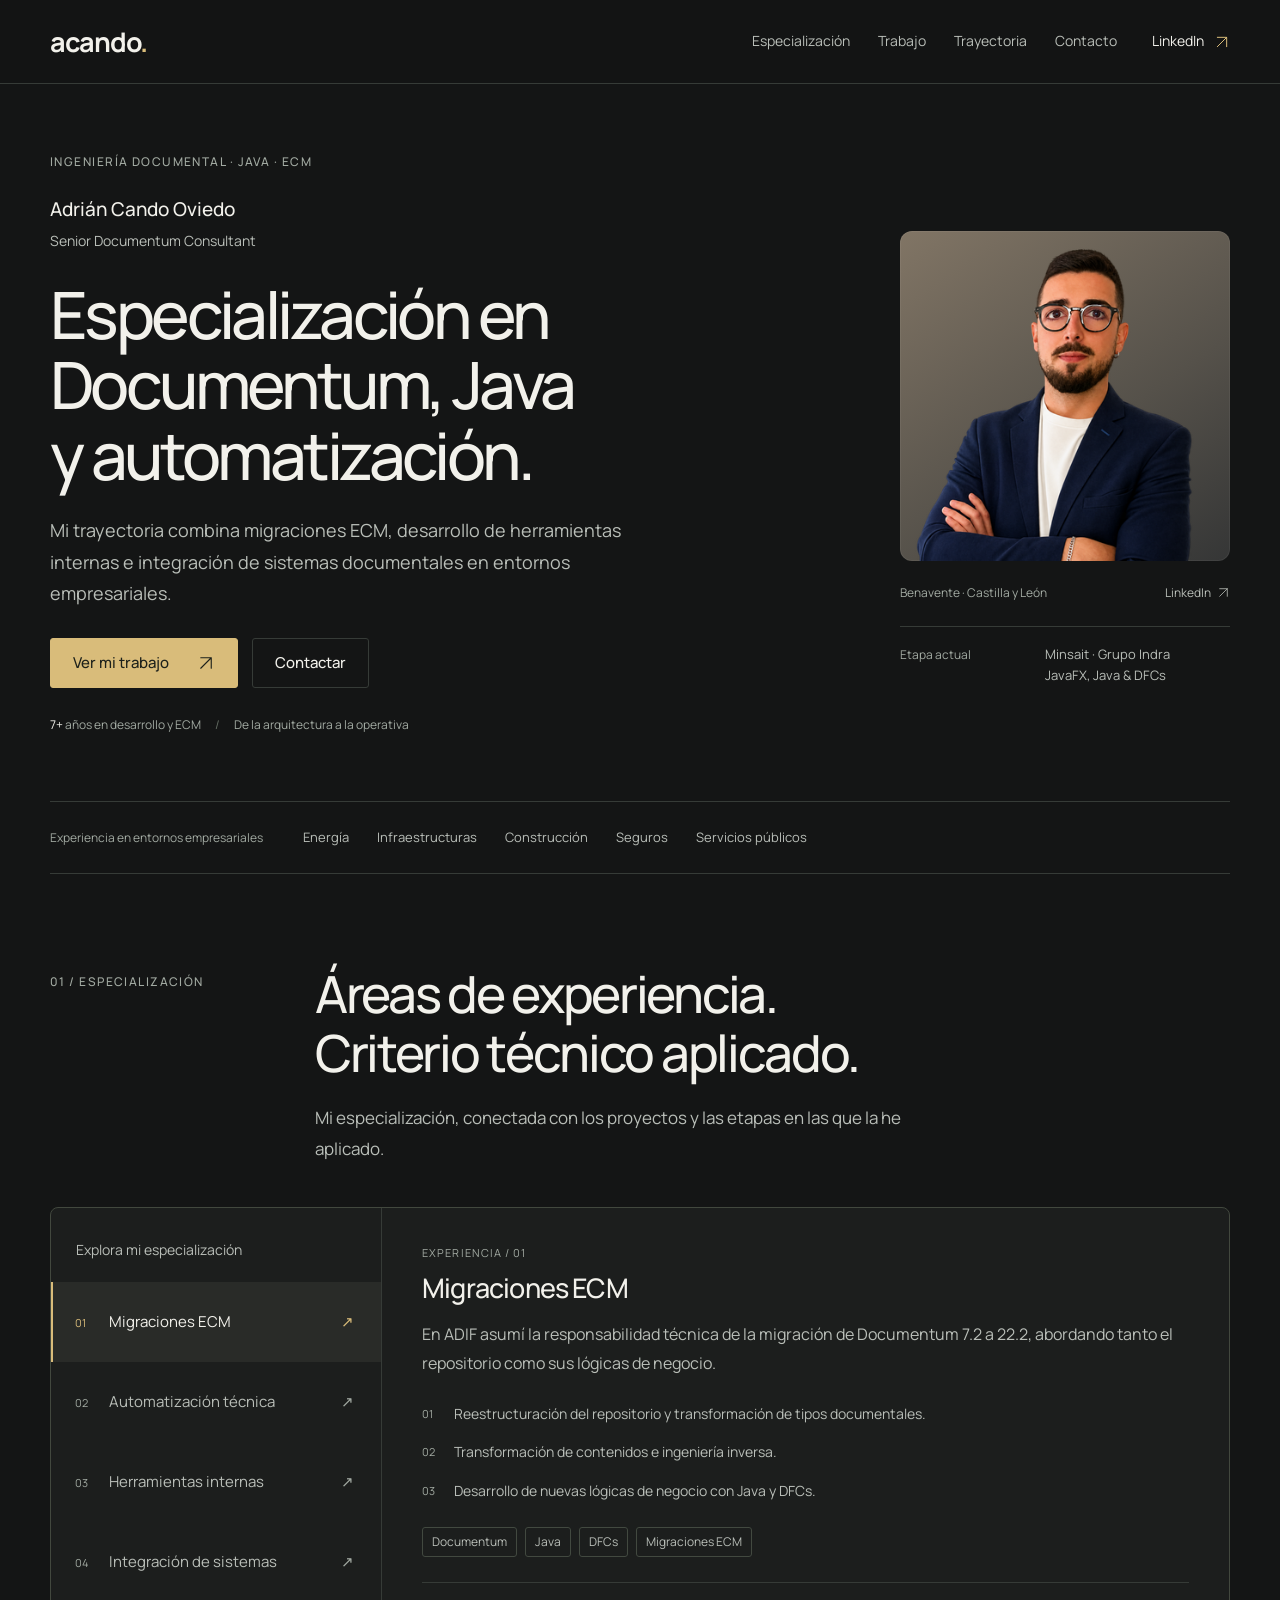
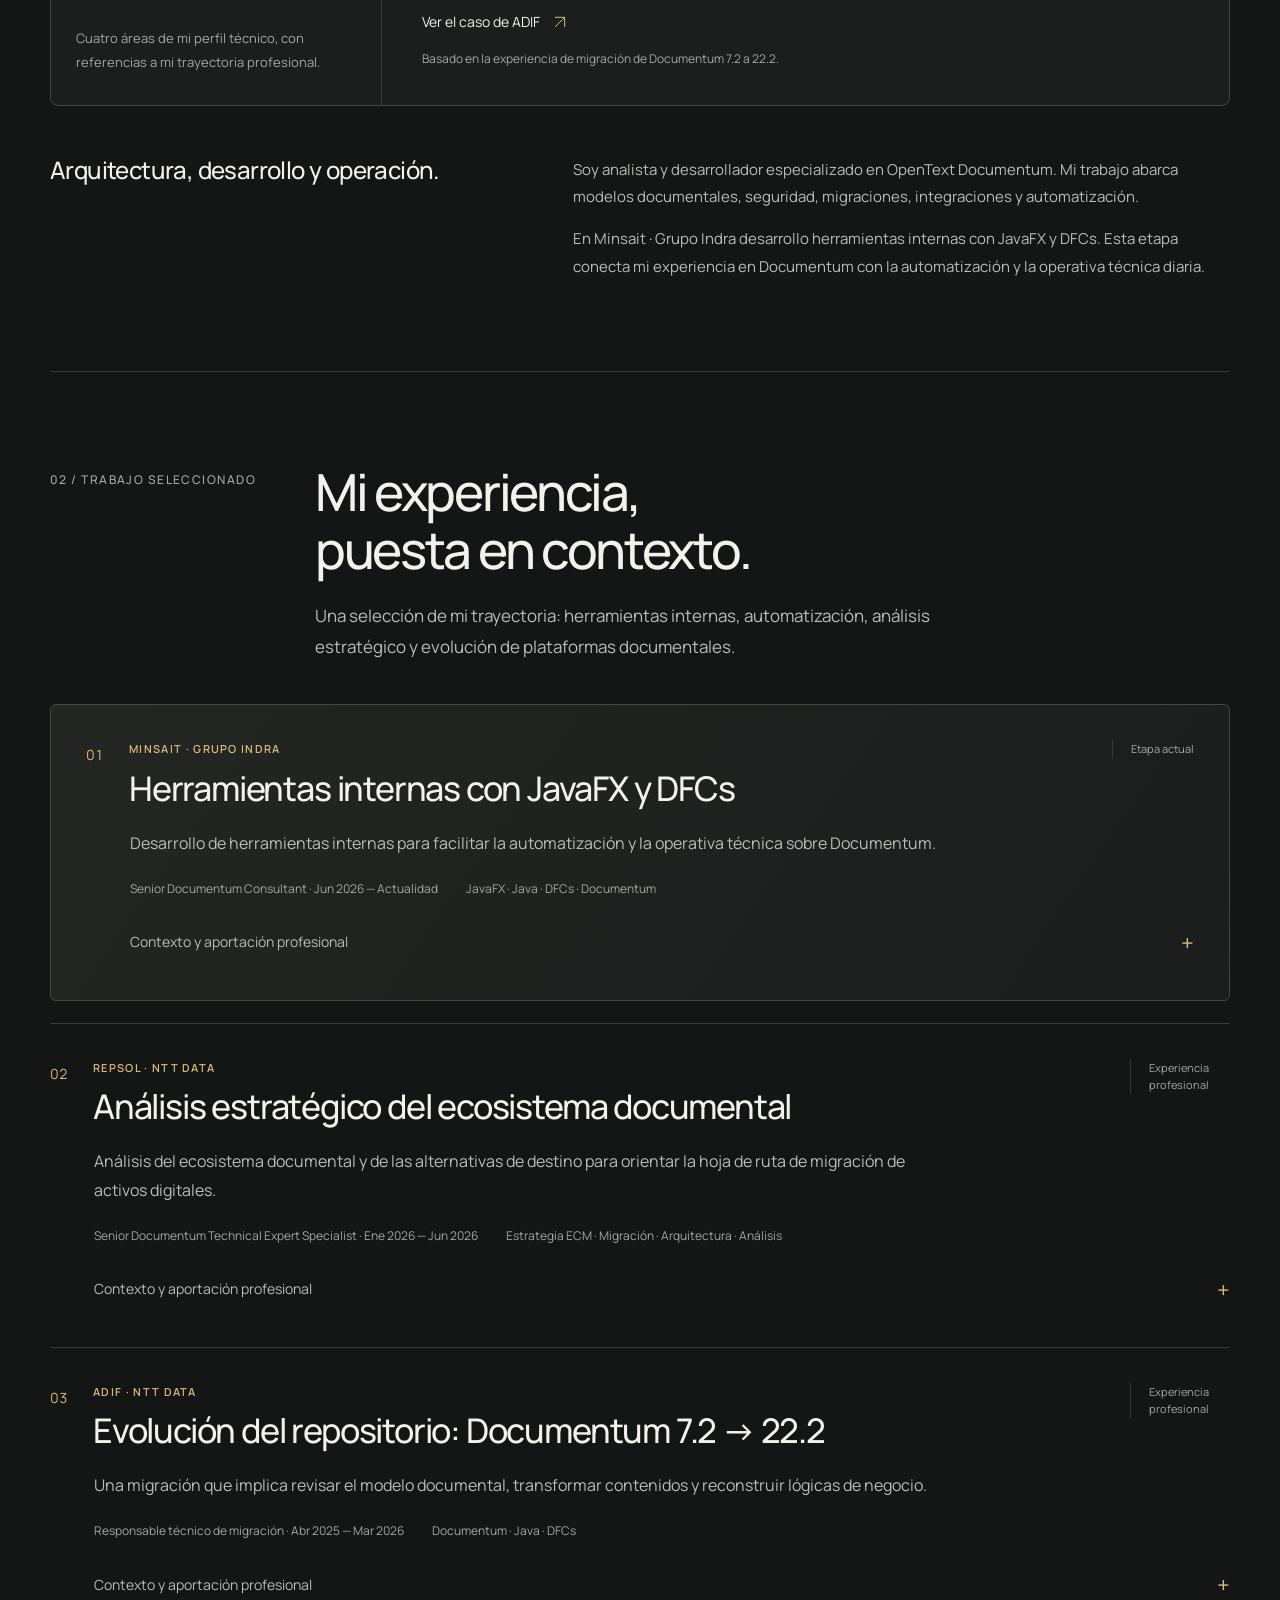
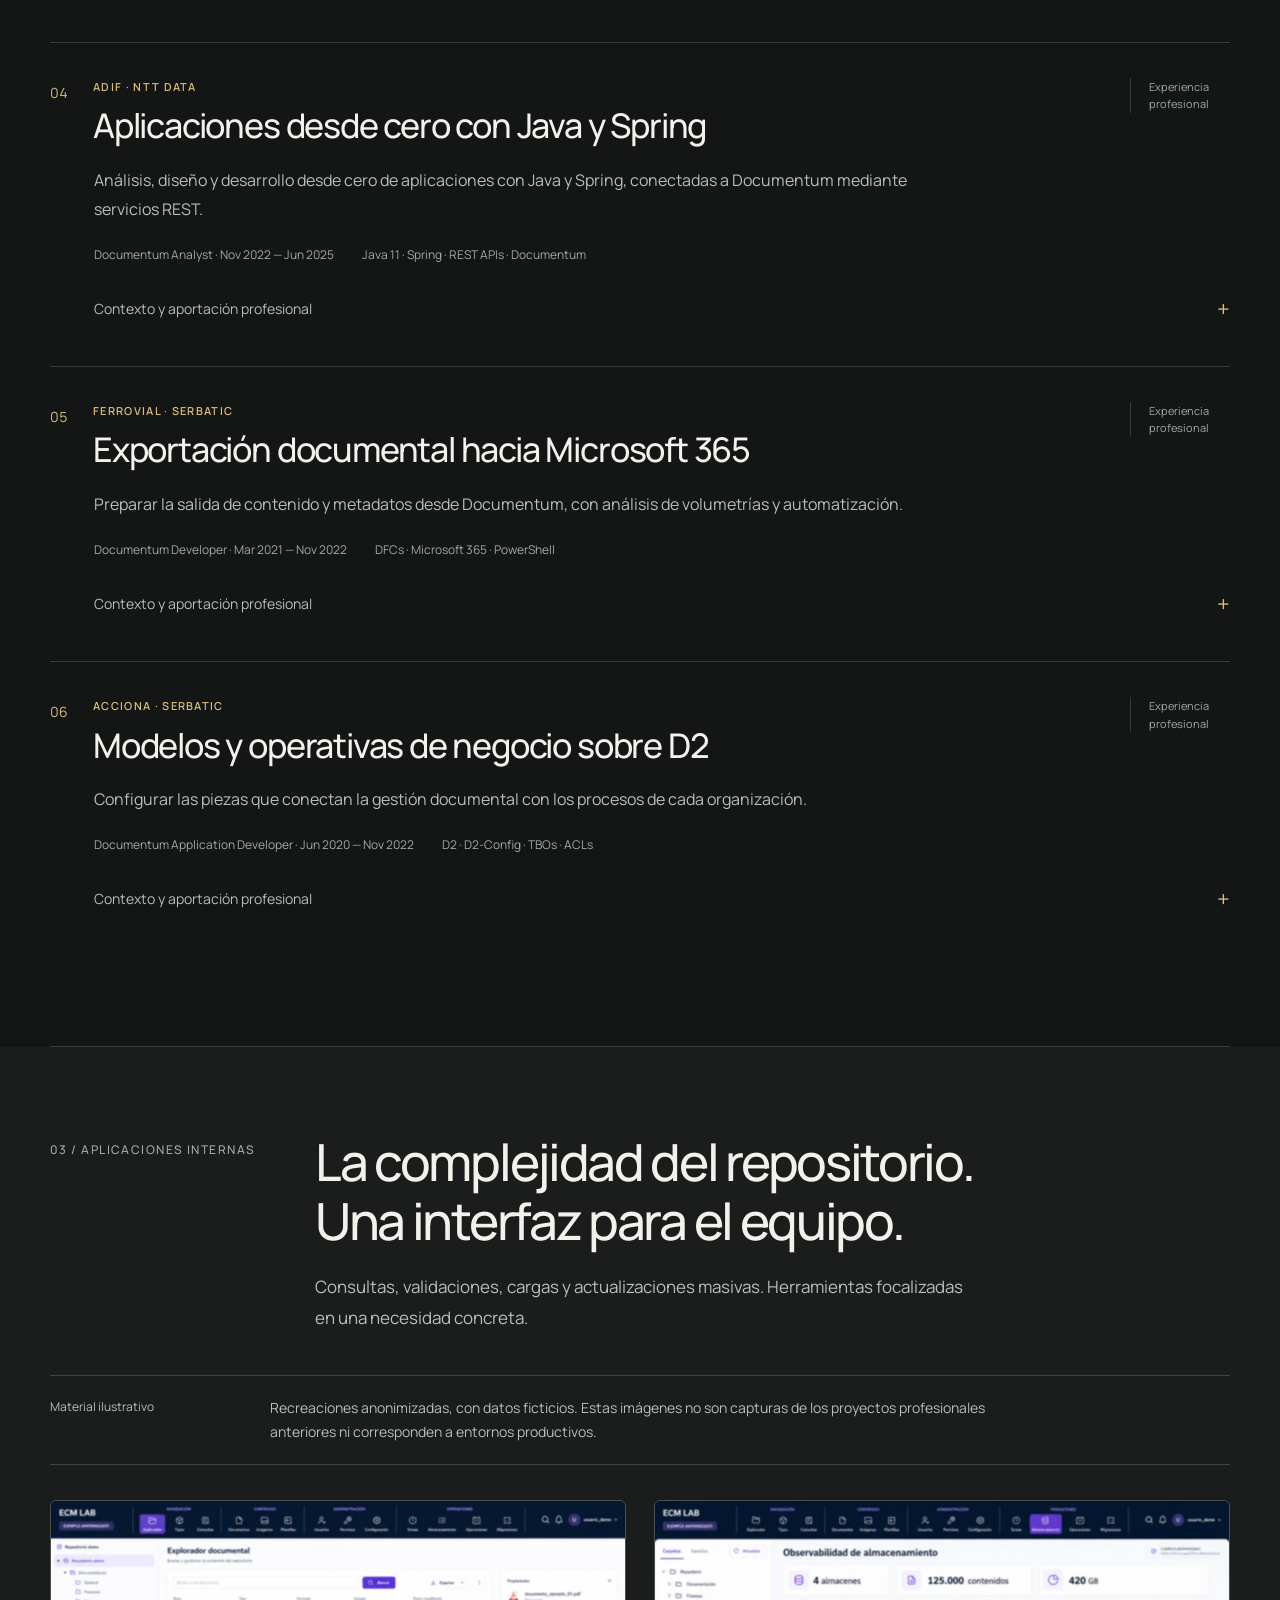
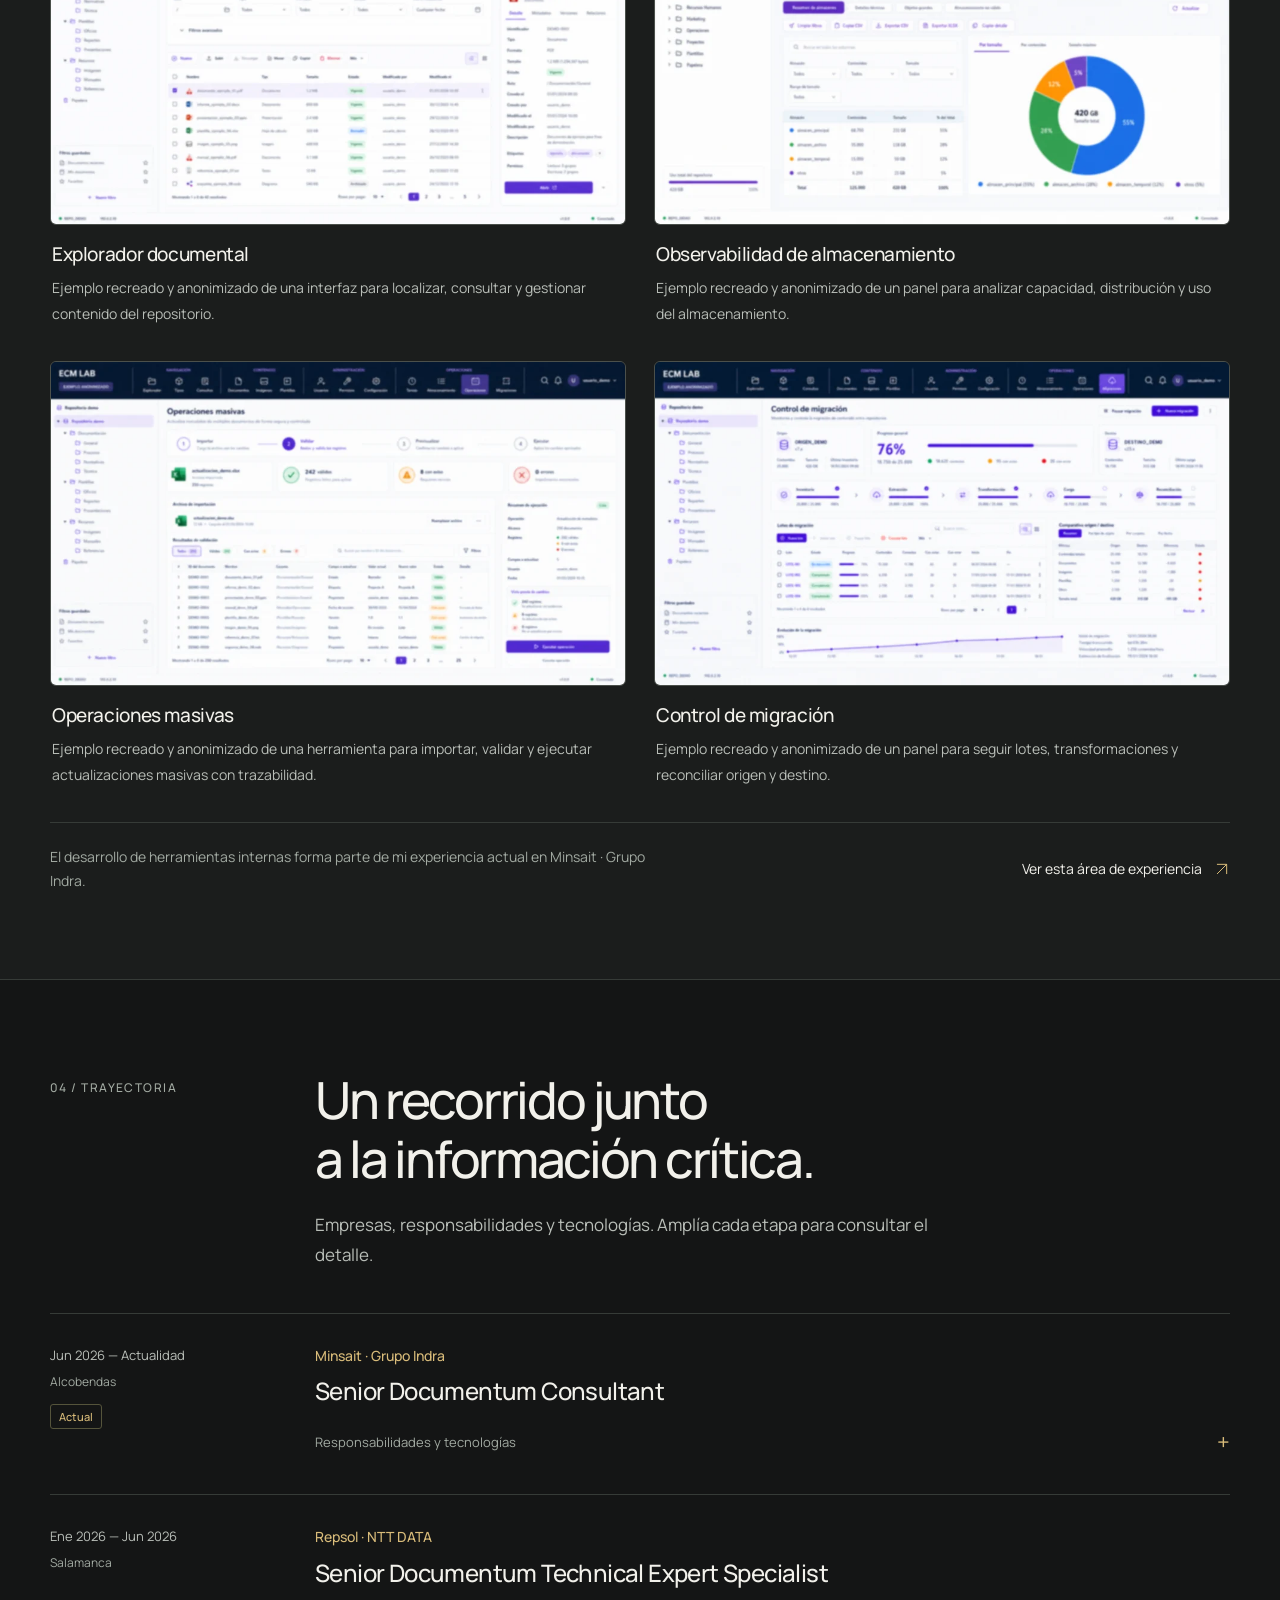
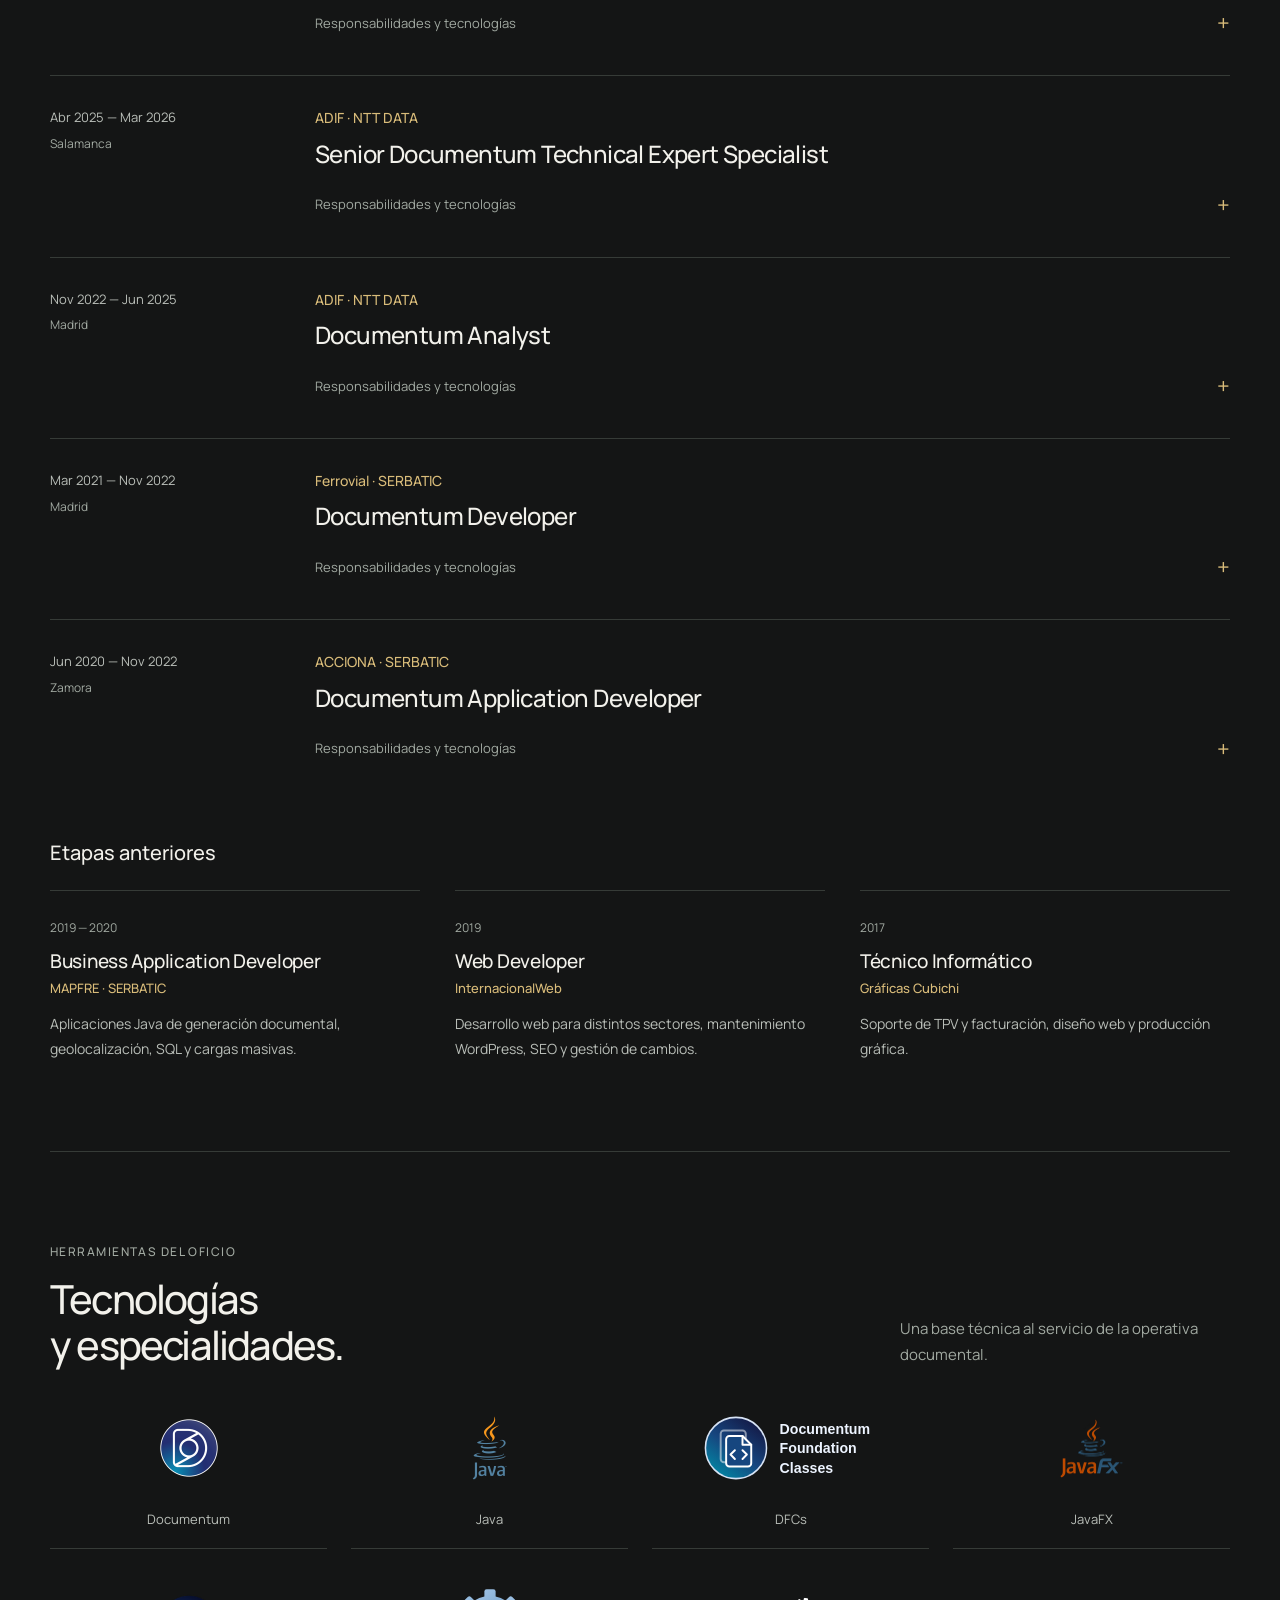
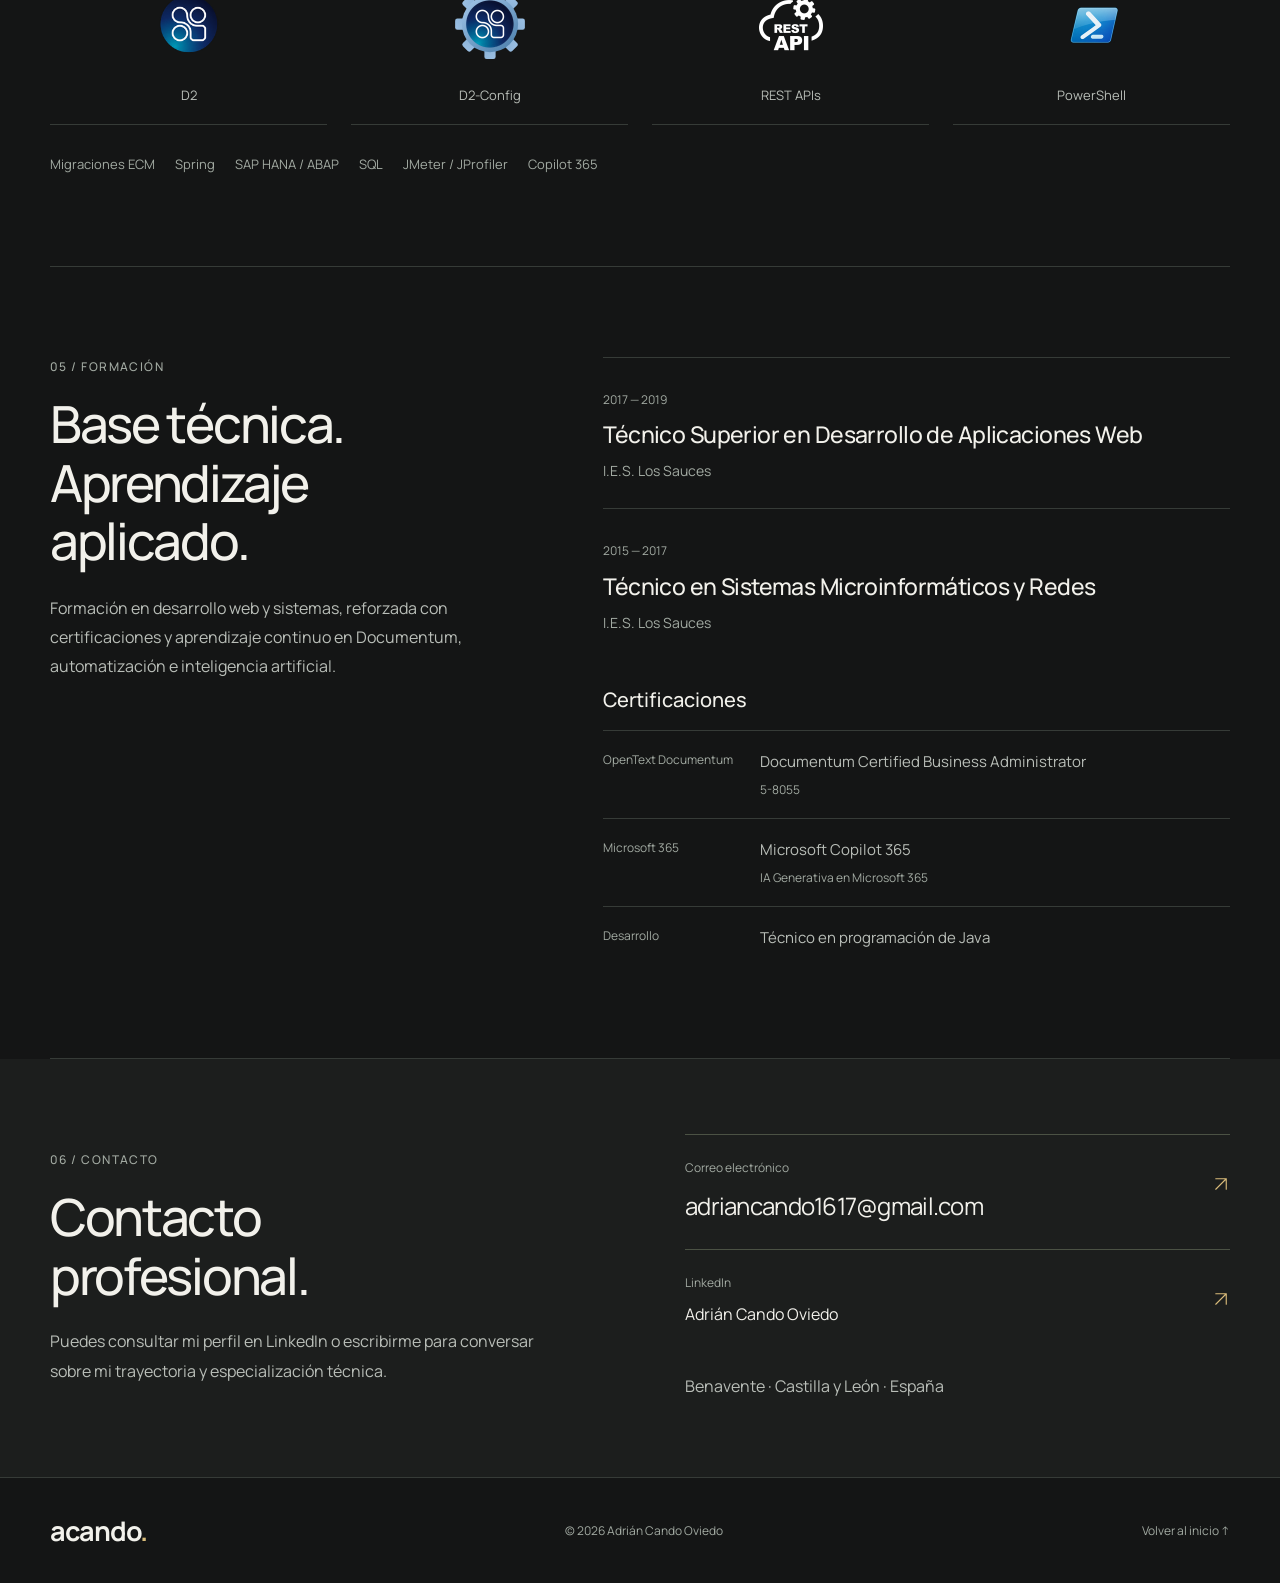
==== commit f15d6dbe: "Highlight career companies and add ADIF Java Spring application work" ====
--- a/index.html
+++ b/index.html
@@ -54,7 +54,7 @@
  <div class="solution-map"><div class="map-selector"><p class="map-question">Explora mi especialización</p><div class="map-controls" aria-label="Áreas de experiencia"><button type="button" id="map-tab-migrar" data-solution="migrar" aria-controls="solucion-migrar"><span>01</span>Migraciones ECM<span class="map-arrow" aria-hidden="true">↗</span></button><button type="button" id="map-tab-automatizar" data-solution="automatizar" aria-controls="solucion-automatizar"><span>02</span>Automatización técnica<span class="map-arrow" aria-hidden="true">↗</span></button><button type="button" id="map-tab-herramientas" data-solution="herramientas" aria-controls="solucion-herramientas"><span>03</span>Herramientas internas<span class="map-arrow" aria-hidden="true">↗</span></button><button type="button" id="map-tab-integrar" data-solution="integrar" aria-controls="solucion-integrar"><span>04</span>Integración de sistemas<span class="map-arrow" aria-hidden="true">↗</span></button></div><p class="map-context">Cuatro áreas de mi perfil técnico, con referencias a mi trayectoria profesional.</p></div><div class="map-results"><article class="map-panel" id="solucion-migrar" aria-labelledby="map-heading-migrar"><p class="map-label">EXPERIENCIA / 01</p><h3 id="map-heading-migrar">Migraciones ECM</h3><p class="map-problem">En ADIF asumí la responsabilidad técnica de la migración de Documentum 7.2 a 22.2, abordando tanto el repositorio como sus lógicas de negocio.</p><ol class="map-steps"><li>Reestructuración del repositorio y transformación de tipos documentales.</li><li>Transformación de contenidos e ingeniería inversa.</li><li>Desarrollo de nuevas lógicas de negocio con Java y DFCs.</li></ol><div class="tag-list"><span>Documentum</span><span>Java</span><span>DFCs</span><span>Migraciones ECM</span></div><div class="map-evidence"><a class="text-link" href="#caso-adif">Ver el caso de ADIF <svg class="icon" aria-hidden="true"><use href="#i-arrow"></use></svg></a><p>Basado en la experiencia de migración de Documentum 7.2 a 22.2.</p></div></article>
 <article class="map-panel" id="solucion-automatizar" aria-labelledby="map-heading-automatizar"><p class="map-label">EXPERIENCIA / 02</p><h3 id="map-heading-automatizar">Automatización técnica</h3><p class="map-problem">En mi etapa actual en Minsait · Grupo Indra desarrollo herramientas internas que facilitan la automatización y la operativa técnica.</p><ol class="map-steps"><li>Desarrollo de herramientas con JavaFX y Documentum Foundation Classes.</li><li>Estudio, automatización y mejora de procesos empresariales.</li><li>Soporte de incidencias y evolutivos sobre perfiles, objetos documentales y workflows.</li></ol><div class="tag-list"><span>JavaFX</span><span>Java</span><span>DFCs</span><span>PowerShell</span><span>SAP HANA / ABAP</span></div><div class="map-evidence"><a class="text-link" href="#caso-minsait">Ver mi trabajo en Minsait <svg class="icon" aria-hidden="true"><use href="#i-arrow"></use></svg></a><p>Experiencia profesional actual · JavaFX y DFCs.</p></div></article>
 <article class="map-panel" id="solucion-herramientas" aria-labelledby="map-heading-herramientas"><p class="map-label">EXPERIENCIA / 03</p><h3 id="map-heading-herramientas">Herramientas internas</h3><p class="map-problem">El desarrollo de aplicaciones internas es parte de mi trabajo actual: interfaces JavaFX conectadas a Documentum mediante DFCs.</p><ol class="map-steps"><li>Desarrollo de interfaces con JavaFX.</li><li>Acceso al repositorio mediante Documentum Foundation Classes.</li><li>Herramientas orientadas a facilitar la automatización y la operativa técnica interna.</li></ol><div class="tag-list"><span>JavaFX</span><span>Java</span><span>DFCs</span><span>Documentum</span></div><div class="map-evidence"><a class="text-link" href="#caso-minsait">Ver mi trabajo en Minsait <svg class="icon" aria-hidden="true"><use href="#i-arrow"></use></svg></a><p>Experiencia profesional actual · JavaFX y DFCs.</p></div></article>
-<article class="map-panel" id="solucion-integrar" aria-labelledby="map-heading-integrar"><p class="map-label">EXPERIENCIA / 04</p><h3 id="map-heading-integrar">Integración de sistemas</h3><p class="map-problem">En ADIF participé en el análisis, diseño y desarrollo de aplicaciones conectadas a Documentum mediante servicios REST.</p><ol class="map-steps"><li>Análisis y desarrollo de aplicaciones de negocio conectadas al repositorio.</li><li>Optimización de rendimiento con JMeter y JProfiler.</li><li>Migraciones desde Lotus Notes, estimaciones y coordinación técnica.</li></ol><div class="tag-list"><span>Java 11</span><span>REST APIs</span><span>Documentum</span><span>JMeter / JProfiler</span></div><div class="map-evidence"><a class="text-link" href="#trayectoria-adif-desarrollo">Ver experiencia de integración <svg class="icon" aria-hidden="true"><use href="#i-arrow"></use></svg></a><p>Basado en la etapa de análisis y desarrollo de aplicaciones conectadas a Documentum.</p></div></article></div></div><p class="visually-hidden" role="status" id="map-status"></p>
+<article class="map-panel" id="solucion-integrar" aria-labelledby="map-heading-integrar"><p class="map-label">EXPERIENCIA / 04</p><h3 id="map-heading-integrar">Integración de sistemas</h3><p class="map-problem">En ADIF desarrollé aplicaciones desde cero con Java y Spring, conectadas a Documentum mediante servicios REST.</p><ol class="map-steps"><li>Análisis, diseño y desarrollo desde cero con Java y Spring.</li><li>Optimización de rendimiento con JMeter y JProfiler.</li><li>Migraciones desde Lotus Notes, estimaciones y coordinación técnica.</li></ol><div class="tag-list"><span>Java 11</span><span>Spring</span><span>REST APIs</span><span>Documentum</span><span>JMeter / JProfiler</span></div><div class="map-evidence"><a class="text-link" href="#caso-adif-desarrollo">Ver desarrollo de aplicaciones en ADIF <svg class="icon" aria-hidden="true"><use href="#i-arrow"></use></svg></a><p>Basado en la etapa de análisis y desarrollo de aplicaciones conectadas a Documentum.</p></div></article></div></div><p class="visually-hidden" role="status" id="map-status"></p>
  <div class="expertise-note"><h3>Arquitectura, desarrollo y operación.</h3><div><p>Soy analista y desarrollador especializado en OpenText Documentum. Mi trabajo abarca modelos documentales, seguridad, migraciones, integraciones y automatización.</p><p>En Minsait · Grupo Indra desarrollo herramientas internas con JavaFX y DFCs. Esta etapa conecta mi experiencia en Documentum con la automatización y la operativa técnica diaria.</p></div></div>
 </section>
 
@@ -76,14 +76,20 @@
  <div class="case-meta"><span>Responsable técnico de migración · Abr 2025 — Mar 2026</span><span>Documentum · Java · DFCs</span></div>
  <details data-case-details><summary>Contexto y aportación profesional <span aria-hidden="true">+</span></summary><div class="details-body case-details"><div><h4>Contexto</h4><p>Proyecto de modernización documental de ADIF, como Senior Documentum Technical Expert Specialist.</p></div><div><h4>Reto técnico</h4><p>Abordar el cambio de versión junto con la reestructuración del repositorio y la transformación de tipos documentales.</p></div><div class="case-work"><h4>Mi aportación</h4><p>Responsabilidad técnica sobre la migración, ingeniería inversa y desarrollo de nuevas lógicas de negocio con Java y DFCs.</p><a class="text-link" href="#trayectoria-adif-migracion">Ver etapa en la trayectoria <svg class="icon" aria-hidden="true"><use href="#i-arrow"></use></svg></a></div></div></details>
 </article>
+<article class="case-study" id="caso-adif-desarrollo">
+ <div class="case-heading"><span class="case-number">04</span><div><p class="eyebrow">ADIF · NTT DATA</p><h3>Aplicaciones desde cero con Java y Spring</h3></div><span class="case-type">Experiencia profesional</span></div>
+ <p class="case-lead">Análisis, diseño y desarrollo desde cero de aplicaciones con Java y Spring, conectadas a Documentum mediante servicios REST.</p>
+ <div class="case-meta"><span>Documentum Analyst · Nov 2022 — Jun 2025</span><span>Java 11 · Spring · REST APIs · Documentum</span></div>
+ <details data-case-details><summary>Contexto y aportación profesional <span aria-hidden="true">+</span></summary><div class="details-body case-details"><div><h4>Contexto</h4><p>Etapa como Documentum Analyst en ADIF · NTT DATA, centrada en el análisis y desarrollo de aplicaciones.</p></div><div><h4>Reto técnico</h4><p>Desarrollar nuevas aplicaciones e integrarlas con la plataforma documental mediante servicios REST.</p></div><div class="case-work"><h4>Mi aportación</h4><p>Análisis, diseño y desarrollo de aplicaciones desde cero con Java y Spring. La etapa incluye optimización de rendimiento con JMeter y JProfiler, migraciones desde Lotus Notes, estimaciones y coordinación técnica.</p><a class="text-link" href="#trayectoria-adif-desarrollo">Ver etapa en la trayectoria <svg class="icon" aria-hidden="true"><use href="#i-arrow"></use></svg></a></div></div></details>
+</article>
 <article class="case-study" id="caso-ferrovial">
- <div class="case-heading"><span class="case-number">04</span><div><p class="eyebrow">Ferrovial · SERBATIC</p><h3>Exportación documental hacia Microsoft 365</h3></div><span class="case-type">Experiencia profesional</span></div>
+ <div class="case-heading"><span class="case-number">05</span><div><p class="eyebrow">Ferrovial · SERBATIC</p><h3>Exportación documental hacia Microsoft 365</h3></div><span class="case-type">Experiencia profesional</span></div>
  <p class="case-lead">Preparar la salida de contenido y metadatos desde Documentum, con análisis de volumetrías y automatización.</p>
  <div class="case-meta"><span>Documentum Developer · Mar 2021 — Nov 2022</span><span>DFCs · Microsoft 365 · PowerShell</span></div>
  <details data-case-details><summary>Contexto y aportación profesional <span aria-hidden="true">+</span></summary><div class="details-body case-details"><div><h4>Contexto</h4><p>Desarrollo de un sistema de exportación documental en el entorno de Ferrovial.</p></div><div><h4>Reto técnico</h4><p>Trasladar contenido y metadatos a Microsoft 365 y automatizar las tareas asociadas a la exportación.</p></div><div class="case-work"><h4>Mi aportación</h4><p>Desarrollo del sistema de exportación con DFCs, análisis de volumetrías y automatización mediante PowerShell y batch.</p><a class="text-link" href="#trayectoria-ferrovial">Ver etapa en la trayectoria <svg class="icon" aria-hidden="true"><use href="#i-arrow"></use></svg></a></div></div></details>
 </article>
 <article class="case-study" id="caso-acciona">
- <div class="case-heading"><span class="case-number">05</span><div><p class="eyebrow">ACCIONA · SERBATIC</p><h3>Modelos y operativas de negocio sobre D2</h3></div><span class="case-type">Experiencia profesional</span></div>
+ <div class="case-heading"><span class="case-number">06</span><div><p class="eyebrow">ACCIONA · SERBATIC</p><h3>Modelos y operativas de negocio sobre D2</h3></div><span class="case-type">Experiencia profesional</span></div>
  <p class="case-lead">Configurar las piezas que conectan la gestión documental con los procesos de cada organización.</p>
  <div class="case-meta"><span>Documentum Application Developer · Jun 2020 — Nov 2022</span><span>D2 · D2-Config · TBOs · ACLs</span></div>
  <details data-case-details><summary>Contexto y aportación profesional <span aria-hidden="true">+</span></summary><div class="details-body case-details"><div><h4>Contexto</h4><p>Creación y configuración de aplicaciones D2 en el entorno de ACCIONA.</p></div><div><h4>Reto técnico</h4><p>Definir modelos documentales, seguridad y reglas que soporten las operativas del repositorio.</p></div><div class="case-work"><h4>Mi aportación</h4><p>Configuración de D2 y D2-Config: TBOs, diccionarios, taxonomías, matrices, ACLs y transformaciones documentales.</p><a class="text-link" href="#trayectoria-acciona">Ver etapa en la trayectoria <svg class="icon" aria-hidden="true"><use href="#i-arrow"></use></svg></a></div></div></details>
@@ -117,7 +123,7 @@
 <section class="section content-width" id="experiencia" aria-labelledby="experience-title"><div class="section-heading"><p class="eyebrow">04 / Trayectoria</p><div><h2 id="experience-title">Un recorrido junto<br>a la información crítica.</h2><p>Empresas, responsabilidades y tecnologías. Amplía cada etapa para consultar el detalle.</p></div></div><div class="career-list"><article class="career-item" id="trayectoria-minsait"><div class="career-period"><span>Jun 2026 — Actualidad</span><small>Alcobendas</small><b class="current-role">Actual</b></div><div class="career-copy"><p class="career-company">Minsait · Grupo Indra</p><h3>Senior Documentum Consultant</h3><details><summary>Responsabilidades y tecnologías <span aria-hidden="true">+</span></summary><div class="details-body"><p>Desarrollo de herramientas internas con JavaFX y Documentum Foundation Classes para facilitar la automatización y la operativa técnica.</p><p>Estudio, automatización y mejora de procesos empresariales con Java, Documentum DFCs, SAP HANA/ABAP y PowerShell. Soporte de incidencias y evolutivos sobre perfiles, objetos documentales y workflows.</p><div class="tag-list"><span>Documentum 23.4</span><span>Java</span><span>JavaFX</span><span>DFCs</span><span>SAP HANA</span><span>PowerShell</span></div></div></details></div></article>
 <article class="career-item" id="trayectoria-repsol"><div class="career-period"><span>Ene 2026 — Jun 2026</span><small>Salamanca</small></div><div class="career-copy"><p class="career-company">Repsol · NTT DATA</p><h3>Senior Documentum Technical Expert Specialist</h3><details><summary>Responsabilidades y tecnologías <span aria-hidden="true">+</span></summary><div class="details-body"><p>Análisis estratégico para modernizar el ecosistema documental y definir la hoja de ruta de migración de activos digitales, evaluando el destino óptimo de la información.</p><div class="tag-list"><span>Estrategia ECM</span><span>Migración</span><span>Arquitectura</span><span>Análisis</span></div></div></details></div></article>
 <article class="career-item" id="trayectoria-adif-migracion"><div class="career-period"><span>Abr 2025 — Mar 2026</span><small>Salamanca</small></div><div class="career-copy"><p class="career-company">ADIF · NTT DATA</p><h3>Senior Documentum Technical Expert Specialist</h3><details><summary>Responsabilidades y tecnologías <span aria-hidden="true">+</span></summary><div class="details-body"><p>Responsable técnico de la migración de Documentum 7.2 a 22.2: reestructuración del repositorio, transformación de tipos documentales y contenidos, ingeniería inversa y nuevas lógicas de negocio.</p><div class="tag-list"><span>Documentum 7.2 → 22.2</span><span>Java</span><span>DFCs</span><span>Liderazgo técnico</span></div></div></details></div></article>
-<article class="career-item" id="trayectoria-adif-desarrollo"><div class="career-period"><span>Nov 2022 — Jun 2025</span><small>Madrid</small></div><div class="career-copy"><p class="career-company">ADIF · NTT DATA</p><h3>Documentum Analyst</h3><details><summary>Responsabilidades y tecnologías <span aria-hidden="true">+</span></summary><div class="details-body"><p>Análisis, diseño y desarrollo de aplicaciones conectadas a Documentum mediante servicios REST. Optimización de rendimiento, migraciones desde Lotus Notes, estimaciones y coordinación técnica.</p><div class="tag-list"><span>Java 11</span><span>REST</span><span>JavaScript</span><span>JMeter</span><span>JProfiler</span></div></div></details></div></article>
+<article class="career-item" id="trayectoria-adif-desarrollo"><div class="career-period"><span>Nov 2022 — Jun 2025</span><small>Madrid</small></div><div class="career-copy"><p class="career-company">ADIF · NTT DATA</p><h3>Documentum Analyst</h3><details><summary>Responsabilidades y tecnologías <span aria-hidden="true">+</span></summary><div class="details-body"><p>Análisis, diseño y desarrollo desde cero de aplicaciones con Java y Spring, conectadas a Documentum mediante servicios REST. Optimización de rendimiento, migraciones desde Lotus Notes, estimaciones y coordinación técnica.</p><div class="tag-list"><span>Java 11</span><span>Spring</span><span>REST</span><span>JavaScript</span><span>JMeter</span><span>JProfiler</span></div></div></details></div></article>
 <article class="career-item" id="trayectoria-ferrovial"><div class="career-period"><span>Mar 2021 — Nov 2022</span><small>Madrid</small></div><div class="career-copy"><p class="career-company">Ferrovial · SERBATIC</p><h3>Documentum Developer</h3><details><summary>Responsabilidades y tecnologías <span aria-hidden="true">+</span></summary><div class="details-body"><p>Desarrollo de un sistema de exportación de contenido y metadatos desde Documentum hacia Microsoft 365, incluyendo volumetrías y automatización con PowerShell y batch.</p><div class="tag-list"><span>Documentum</span><span>DFCs</span><span>Microsoft 365</span><span>PowerShell</span></div></div></details></div></article>
 <article class="career-item" id="trayectoria-acciona"><div class="career-period"><span>Jun 2020 — Nov 2022</span><small>Zamora</small></div><div class="career-copy"><p class="career-company">ACCIONA · SERBATIC</p><h3>Documentum Application Developer</h3><details><summary>Responsabilidades y tecnologías <span aria-hidden="true">+</span></summary><div class="details-body"><p>Creación y configuración de aplicaciones D2: modelos documentales, seguridad, TBOs, diccionarios, taxonomías, matrices y transformaciones documentales.</p><div class="tag-list"><span>D2</span><span>D2-Config</span><span>TBOs</span><span>ACLs</span><span>Migraciones</span></div></div></details></div></article></div><div class="earlier"><h3>Etapas anteriores</h3><div class="earlier-grid"><article><span>2019 — 2020</span><h3>Business Application Developer</h3><h4>MAPFRE · SERBATIC</h4><p>Aplicaciones Java de generación documental, geolocalización, SQL y cargas masivas.</p></article>
 <article><span>2019</span><h3>Web Developer</h3><h4>InternacionalWeb</h4><p>Desarrollo web para distintos sectores, mantenimiento WordPress, SEO y gestión de cambios.</p></article>
@@ -133,7 +139,7 @@
           <div><span class="skill-art"><img loading="lazy" decoding="async" class="logo-rest" src="assets/optimized/rest.webp" alt="" width="64" height="64"></span><span>REST APIs</span></div>
           <div><span class="skill-art"><img loading="lazy" decoding="async" src="assets/optimized/powershell.webp" alt="" width="64" height="64"></span><span>PowerShell</span></div>
         </div>
-        <div class="skill-tags"><span>Migraciones ECM</span><span>SAP HANA / ABAP</span><span>SQL</span><span>JMeter / JProfiler</span><span>Copilot 365</span></div>
+        <div class="skill-tags"><span>Migraciones ECM</span><span>Spring</span><span>SAP HANA / ABAP</span><span>SQL</span><span>JMeter / JProfiler</span><span>Copilot 365</span></div>
 </section>
 
 <section class="section content-width education-section" id="formacion" aria-labelledby="education-title"><div class="education-heading"><p class="eyebrow">05 / Formación</p><h2 id="education-title">Base técnica.<br>Aprendizaje aplicado.</h2><p>Formación en desarrollo web y sistemas, reforzada con certificaciones y aprendizaje continuo en Documentum, automatización e inteligencia artificial.</p></div><div class="education-body"><div class="education-list"><article><span>2017 — 2019</span><h3>Técnico Superior en Desarrollo de Aplicaciones Web</h3><p>I.E.S. Los Sauces</p></article><article><span>2015 — 2017</span><h3>Técnico en Sistemas Microinformáticos y Redes</h3><p>I.E.S. Los Sauces</p></article></div><h3 class="certificate-heading">Certificaciones</h3><ul class="certificate-list"><li><span>OpenText Documentum</span><p>Documentum Certified Business Administrator <small>5-8055</small></p></li><li><span>Microsoft 365</span><p>Microsoft Copilot 365 <small>IA Generativa en Microsoft 365</small></p></li><li><span>Desarrollo</span><p>Técnico en programación de Java</p></li></ul></div></section>
--- a/css/styles.css
+++ b/css/styles.css
@@ -7,7 +7,7 @@
   --text: #f2f1eb;
   --muted: #b9beb8;
   --soft: #a2aaa2;
-  --accent: #edc771;
+  --accent: #d9bc7a;
   --font: "Manrope", "Segoe UI", sans-serif;
   --content: 1180px;
   --gutter: 32px;
@@ -40,21 +40,22 @@
 .site-nav { display: flex; align-items: center; gap: 28px; margin-left: auto; }
 .site-nav a { color: var(--muted); font-size: 14px; padding-block: 10px; border-bottom: 1px solid transparent; min-height: 44px; display: flex; align-items: center; }
 .site-nav a:hover, .site-nav a[aria-current] { color: var(--text); border-color: var(--accent); }
-.header-contact { font-size: 14px; color: var(--accent); display: inline-flex; align-items: center; gap: 10px; min-height: 44px; }
-.header-contact .icon { width: 16px; height: 16px; }
-
-.eyebrow { color: var(--accent); font-size: 12px; line-height: 1.6; letter-spacing: .12em; text-transform: uppercase; font-weight: 500; }
+.header-contact { font-size: 14px; color: var(--text); display: inline-flex; align-items: center; gap: 10px; min-height: 44px; }
+.header-contact .icon { width: 16px; height: 16px; color: var(--accent); }
+.header-contact:hover { color: var(--accent); }
+
+.eyebrow { color: var(--soft); font-size: 12px; line-height: 1.6; letter-spacing: .12em; text-transform: uppercase; font-weight: 500; }
 .hero { display: grid; grid-template-columns: minmax(0, 1fr) 330px; gap: 70px; align-items: center; padding-block: 68px 66px; }
 .hero-copy > .eyebrow { margin-bottom: 22px; }
 .hero-name { font-size: 19px; font-weight: 500; margin-bottom: 25px; }
 .hero-name span { display: block; color: var(--muted); font-size: 14px; font-weight: 400; margin-top: 3px; }
 .hero h1 { font-size: clamp(44px, 5.1vw, 72px); letter-spacing: -.055em; line-height: 1.08; margin-bottom: 25px; }
-.hero h1 em { font-style: normal; color: var(--accent); }
+.hero h1 em { font-style: normal; color: inherit; }
 .hero-intro { font-size: 18px; line-height: 1.75; color: var(--muted); max-width: 590px; }
 .hero-actions { display: flex; gap: 14px; flex-wrap: wrap; margin-top: 28px; }
 .button { min-height: 50px; display: inline-flex; align-items: center; justify-content: center; gap: 28px; padding: 10px 22px; border: 1px solid var(--line); border-radius: 3px; font-size: 15px; font-weight: 500; transition: background 150ms ease, border-color 150ms ease; }
 .button-primary { background: var(--accent); border-color: var(--accent); color: #1d211b; }
-.button-primary:hover { background: #f8d58a; border-color: #f8d58a; }
+.button-primary:hover { background: #e7cd95; border-color: #e7cd95; }
 .button-primary .icon { width: 18px; height: 18px; }
 .button-secondary:hover { border-color: var(--muted); background: var(--panel); }
 .hero-footnote { font-size: 12px; color: var(--soft); margin-top: 26px; }
@@ -88,26 +89,26 @@
 .map-controls { display: flex; flex-direction: column; }
 .map-controls button { background: transparent; border: 0; border-left: 2px solid transparent; display: grid; grid-template-columns: 24px minmax(0, 1fr) 18px; gap: 10px; align-items: center; text-align: left; padding: 22px 22px; min-height: 80px; font-size: 15px; color: var(--muted); transition: background 160ms ease; }
 .map-controls button > span:first-child { font-size: 11px; color: var(--soft); }
-.map-controls button:hover { background: #252922; }
-.map-controls button[aria-selected="true"] { background: linear-gradient(90deg, #33372a, #262922); border-left-color: var(--accent); color: var(--text); }
+.map-controls button:hover { background: var(--raised); }
+.map-controls button[aria-selected="true"] { background: #292b28; border-left-color: var(--accent); color: var(--text); }
 .map-controls button[aria-selected="true"] > span { color: var(--accent); }
 .map-arrow { color: var(--soft); }
 .map-controls button:focus-visible { outline-offset: -5px; }
 .map-context { font-size: 13px; color: var(--soft); padding: 25px 25px 0; line-height: 1.8; }
 .has-js .map-results { border-left: 1px solid var(--line); min-width: 0; padding: 35px 40px; }
 .has-js .map-panel { margin: 0; padding: 0; border: 0; animation: panel-enter 180ms ease both; }
-.map-label { font-size: 11px; color: var(--accent); letter-spacing: .1em; margin-bottom: 10px; }
+.map-label { font-size: 11px; color: var(--soft); letter-spacing: .1em; margin-bottom: 10px; }
 .map-panel h3 { font-size: 27px; letter-spacing: -.03em; margin-bottom: 16px; }
 .map-problem { font-size: 16px; line-height: 1.8; color: var(--muted); }
 .map-steps { list-style: none; counter-reset: steps; padding: 0; margin: 24px 0; }
 .map-steps li { counter-increment: steps; position: relative; padding-left: 32px; font-size: 14px; color: var(--muted); margin-bottom: 14px; }
-.map-steps li::before { content: "0" counter(steps); position: absolute; left: 0; top: 2px; font-size: 11px; color: var(--accent); }
+.map-steps li::before { content: "0" counter(steps); position: absolute; left: 0; top: 2px; font-size: 11px; color: var(--soft); }
 .tag-list { display: flex; flex-wrap: wrap; gap: 6px 8px; }
 .tag-list span { border: 1px solid #424940; color: var(--muted); padding: 4px 9px; border-radius: 3px; font-size: 12px; line-height: 1.65; }
 .map-evidence { margin-top: 25px; border-top: 1px solid var(--line); padding-top: 17px; }
-.text-link { color: var(--accent); font-size: 14px; display: inline-flex; gap: 12px; align-items: center; min-height: 44px; }
-.text-link .icon { width: 16px; height: 16px; }
-.text-link:hover { text-decoration: underline; }
+.text-link { color: var(--text); font-size: 14px; display: inline-flex; gap: 12px; align-items: center; min-height: 44px; }
+.text-link .icon { width: 16px; height: 16px; color: var(--accent); }
+.text-link:hover { color: var(--accent); text-decoration: underline; }
 .map-evidence p { font-size: 12px; line-height: 1.7; color: var(--soft); margin-top: 5px; }
 .expertise-note { display: grid; grid-template-columns: 1fr 1.45fr; gap: 70px; margin-top: 50px; }
 .expertise-note h3 { font-size: 24px; letter-spacing: -.025em; }
@@ -115,18 +116,19 @@
 .expertise-note p + p { margin-top: 14px; }
 
 .case-study { border-top: 1px solid var(--line); padding: 35px 0; }
-.case-study:first-child { padding: 35px; border: 1px solid #4c5144; background: linear-gradient(125deg, #252922, #1b1e1b); border-radius: 6px; margin-bottom: 22px; }
+.case-study:first-child { padding: 35px; border: 1px solid #454842; background: linear-gradient(125deg, #242624, #1b1d1c); border-radius: 6px; margin-bottom: 22px; }
 .case-heading { display: flex; align-items: start; gap: 25px; }
 .case-number { color: var(--accent); font-size: 14px; padding-top: 3px; font-variant-numeric: tabular-nums; }
-.case-heading .eyebrow { font-size: 11px; margin-bottom: 10px; }
+.case-heading .eyebrow { color: var(--accent); font-size: 11px; margin-bottom: 10px; font-weight: 600; }
 .case-heading h3 { font-size: clamp(24px, 2.7vw, 34px); letter-spacing: -.035em; max-width: 760px; }
 .case-type { margin-left: auto; color: var(--soft); font-size: 11px; line-height: 1.6; max-width: 100px; flex-shrink: 0; border-left: 1px solid var(--line); padding-left: 18px; }
 .case-lead { max-width: 850px; color: var(--muted); margin: 20px 0 20px 44px; font-size: 16px; line-height: 1.8; }
 .case-meta { display: flex; flex-wrap: wrap; gap: 10px 28px; margin-left: 44px; color: var(--soft); font-size: 12px; }
 .case-study details { margin: 22px 0 0 44px; }
-details > summary { cursor: pointer; list-style: none; display: flex; align-items: center; justify-content: space-between; gap: 15px; min-height: 44px; font-size: 14px; color: var(--accent); }
+details > summary { cursor: pointer; list-style: none; display: flex; align-items: center; justify-content: space-between; gap: 15px; min-height: 44px; font-size: 14px; color: var(--muted); }
+details > summary:hover, details[open] > summary { color: var(--text); }
 details > summary::-webkit-details-marker { display: none; }
-details > summary span { font-size: 22px; font-weight: 400; line-height: 1; transition: transform 150ms ease; }
+details > summary span { font-size: 22px; font-weight: 400; line-height: 1; color: var(--accent); transition: transform 150ms ease; }
 details[open] > summary span { transform: rotate(45deg); }
 .details-body { padding-top: 18px; }
 .details-body > p { font-size: 16px; color: var(--muted); line-height: 1.85; margin-bottom: 20px; }
@@ -138,7 +140,7 @@
 
 .showcase-section { background: #1b1d1c; border-bottom: 1px solid var(--line); padding-block: 85px; }
 .illustrative-label { display: grid; grid-template-columns: 190px 1fr; gap: 30px; border-block: 1px solid #40463e; padding-block: 20px; margin-bottom: 35px; align-items: start; }
-.illustrative-label > span { font-size: 12px; color: var(--accent); }
+.illustrative-label > span { font-size: 12px; color: var(--muted); }
 .illustrative-label p { font-size: 14px; line-height: 1.7; color: var(--muted); max-width: 760px; }
 .project-grid { display: grid; grid-template-columns: 1fr 1fr; gap: 35px 28px; }
 .project-card { min-width: 0; scroll-margin-top: 14px; }
@@ -158,7 +160,7 @@
 .career-period { display: flex; flex-direction: column; align-items: start; font-size: 13px; color: var(--muted); }
 .career-period small { color: var(--soft); font-size: 12px; margin-top: 4px; }
 .current-role { display: inline-block; color: var(--accent); font-size: 11px; font-weight: 500; border: 1px solid #55543b; padding: 2px 8px; border-radius: 3px; margin-top: 12px; }
-.career-company { color: var(--muted); font-size: 14px; margin-bottom: 9px; }
+.career-company { color: var(--accent); font-size: 14px; font-weight: 500; margin-bottom: 9px; }
 .career-copy h3 { font-size: 24px; letter-spacing: -.025em; max-width: 750px; }
 .career-copy details { margin-top: 14px; }
 .career-copy details > summary { color: var(--soft); font-size: 13px; }
@@ -170,7 +172,7 @@
 .earlier-grid article { border-top: 1px solid var(--line); padding-top: 20px; }
 .earlier-grid article > span { font-size: 12px; color: var(--soft); }
 .earlier-grid h3 { font-size: 19px; margin: 10px 0 8px; letter-spacing: -.015em; }
-.earlier-grid h4 { font-size: 13px; color: var(--accent); font-weight: 400; margin-bottom: 14px; }
+.earlier-grid h4 { font-size: 13px; color: var(--accent); font-weight: 500; margin-bottom: 14px; }
 .earlier-grid p { font-size: 14px; color: var(--muted); line-height: 1.8; }
 
 .technology-heading { display: flex; justify-content: space-between; gap: 50px; align-items: end; margin-bottom: 35px; }
@@ -195,7 +197,7 @@
 .education-heading h2 { margin-top: 18px; }
 .education-heading > p:last-child { font-size: 16px; line-height: 1.8; color: var(--muted); margin-top: 24px; max-width: 440px; }
 .education-list article { border-top: 1px solid var(--line); padding: 25px 0; }
-.education-list article > span { color: var(--accent); font-size: 12px; }
+.education-list article > span { color: var(--soft); font-size: 12px; }
 .education-list h3 { font-size: 23px; letter-spacing: -.025em; margin: 9px 0 10px; }
 .education-list p { font-size: 14px; color: var(--soft); }
 .certificate-heading { font-size: 20px; margin: 28px 0 18px; }
@@ -205,7 +207,7 @@
 .certificate-list p { font-size: 15px; color: var(--muted); line-height: 1.7; }
 .certificate-list small { display: block; font-size: 12px; color: var(--soft); margin-top: 5px; }
 
-.contact-section { background: #21251f; border-bottom: 1px solid #454b3e; padding-block: 75px; }
+.contact-section { background: var(--panel); border-bottom: 1px solid var(--line); padding-block: 75px; }
 .contact-layout { display: grid; grid-template-columns: 1fr 1fr; gap: 90px; align-items: center; }
 .contact-layout h2 { margin-top: 18px; }
 .contact-layout > div > p:last-child { color: var(--muted); font-size: 16px; line-height: 1.85; margin-top: 22px; max-width: 520px; }
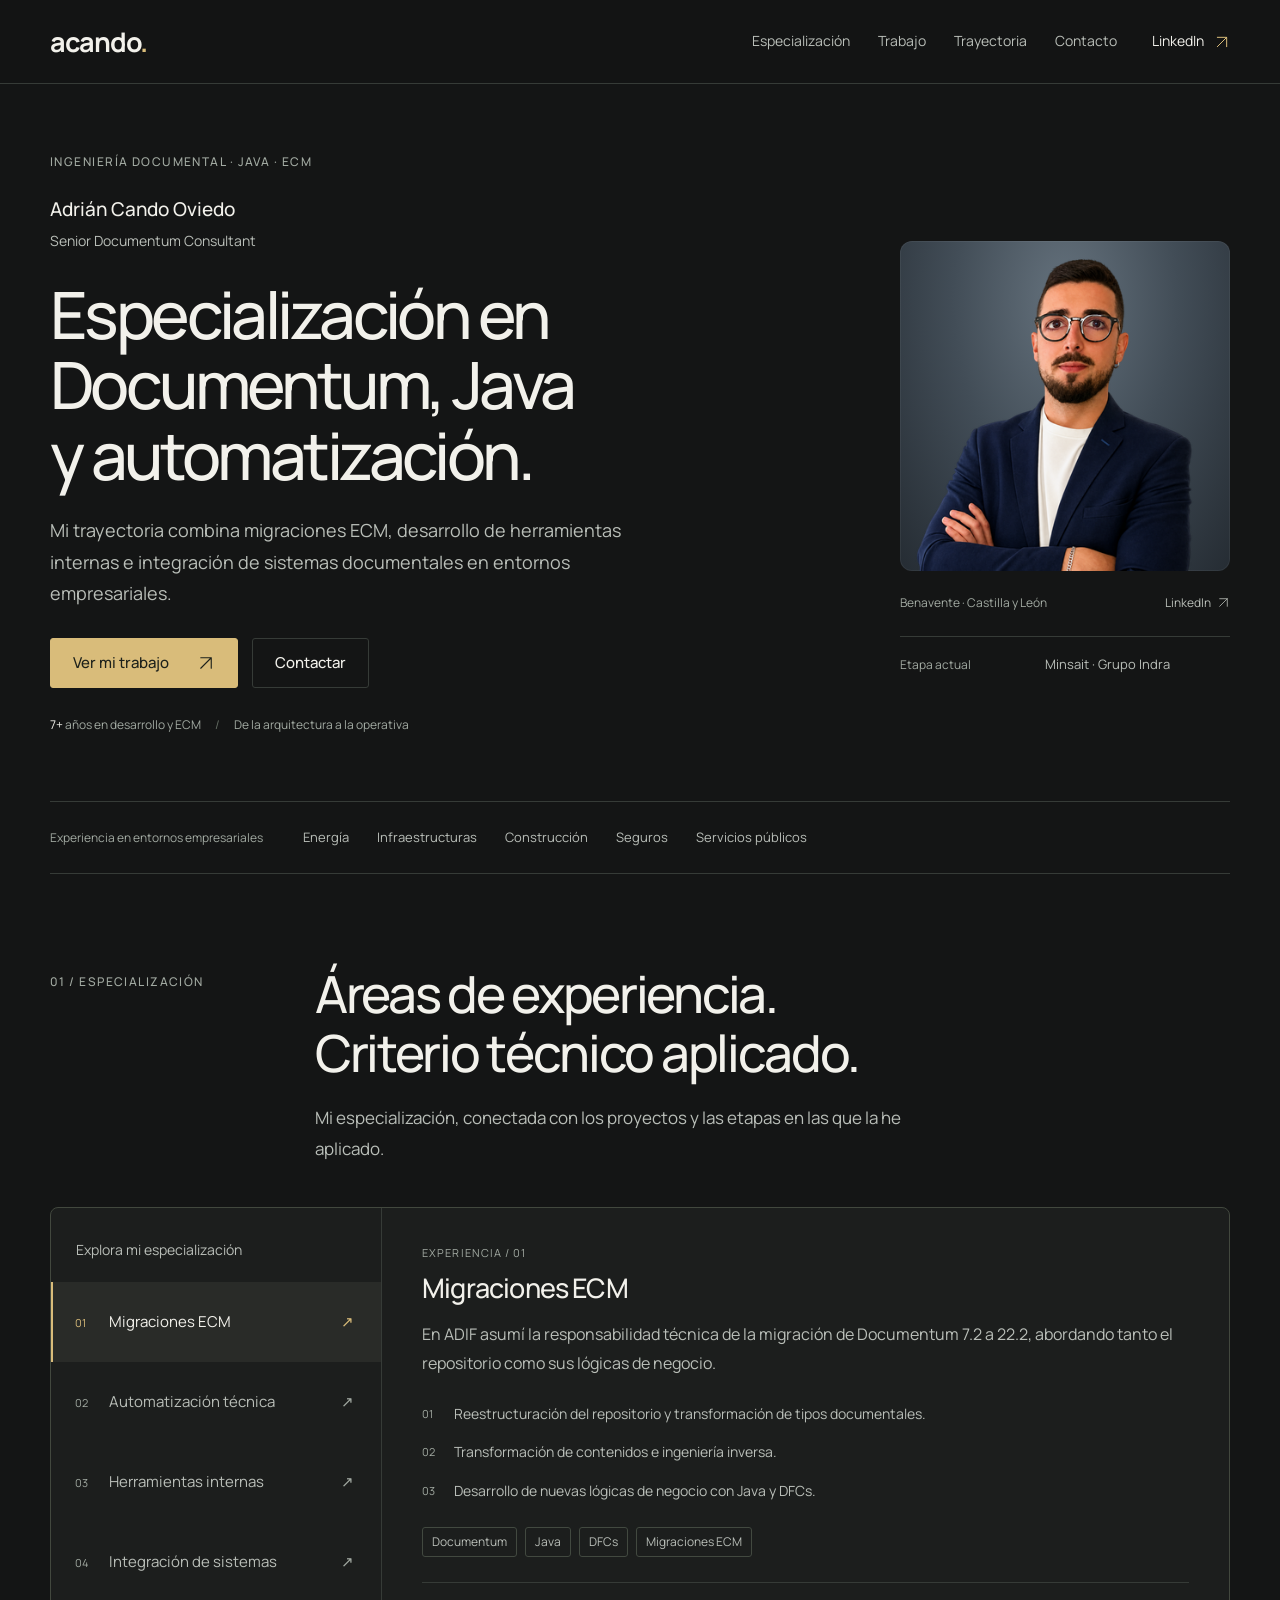
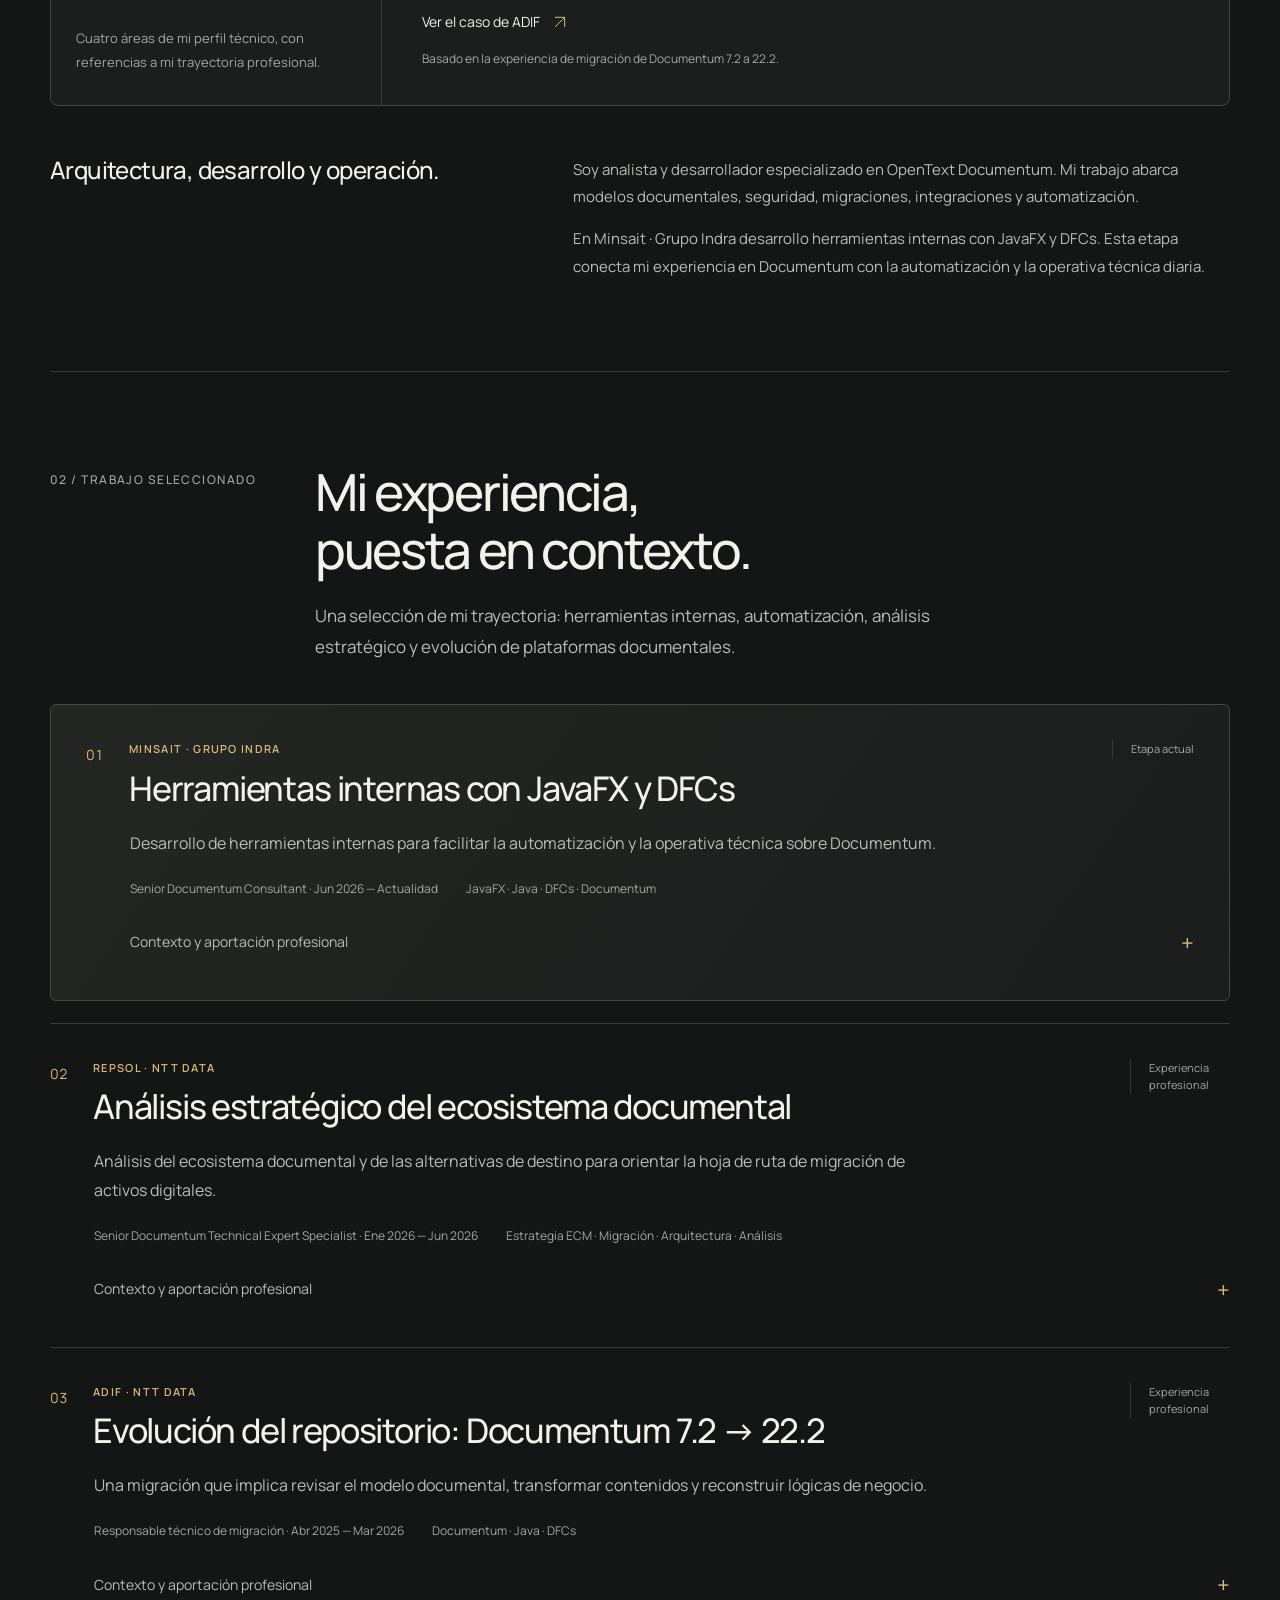
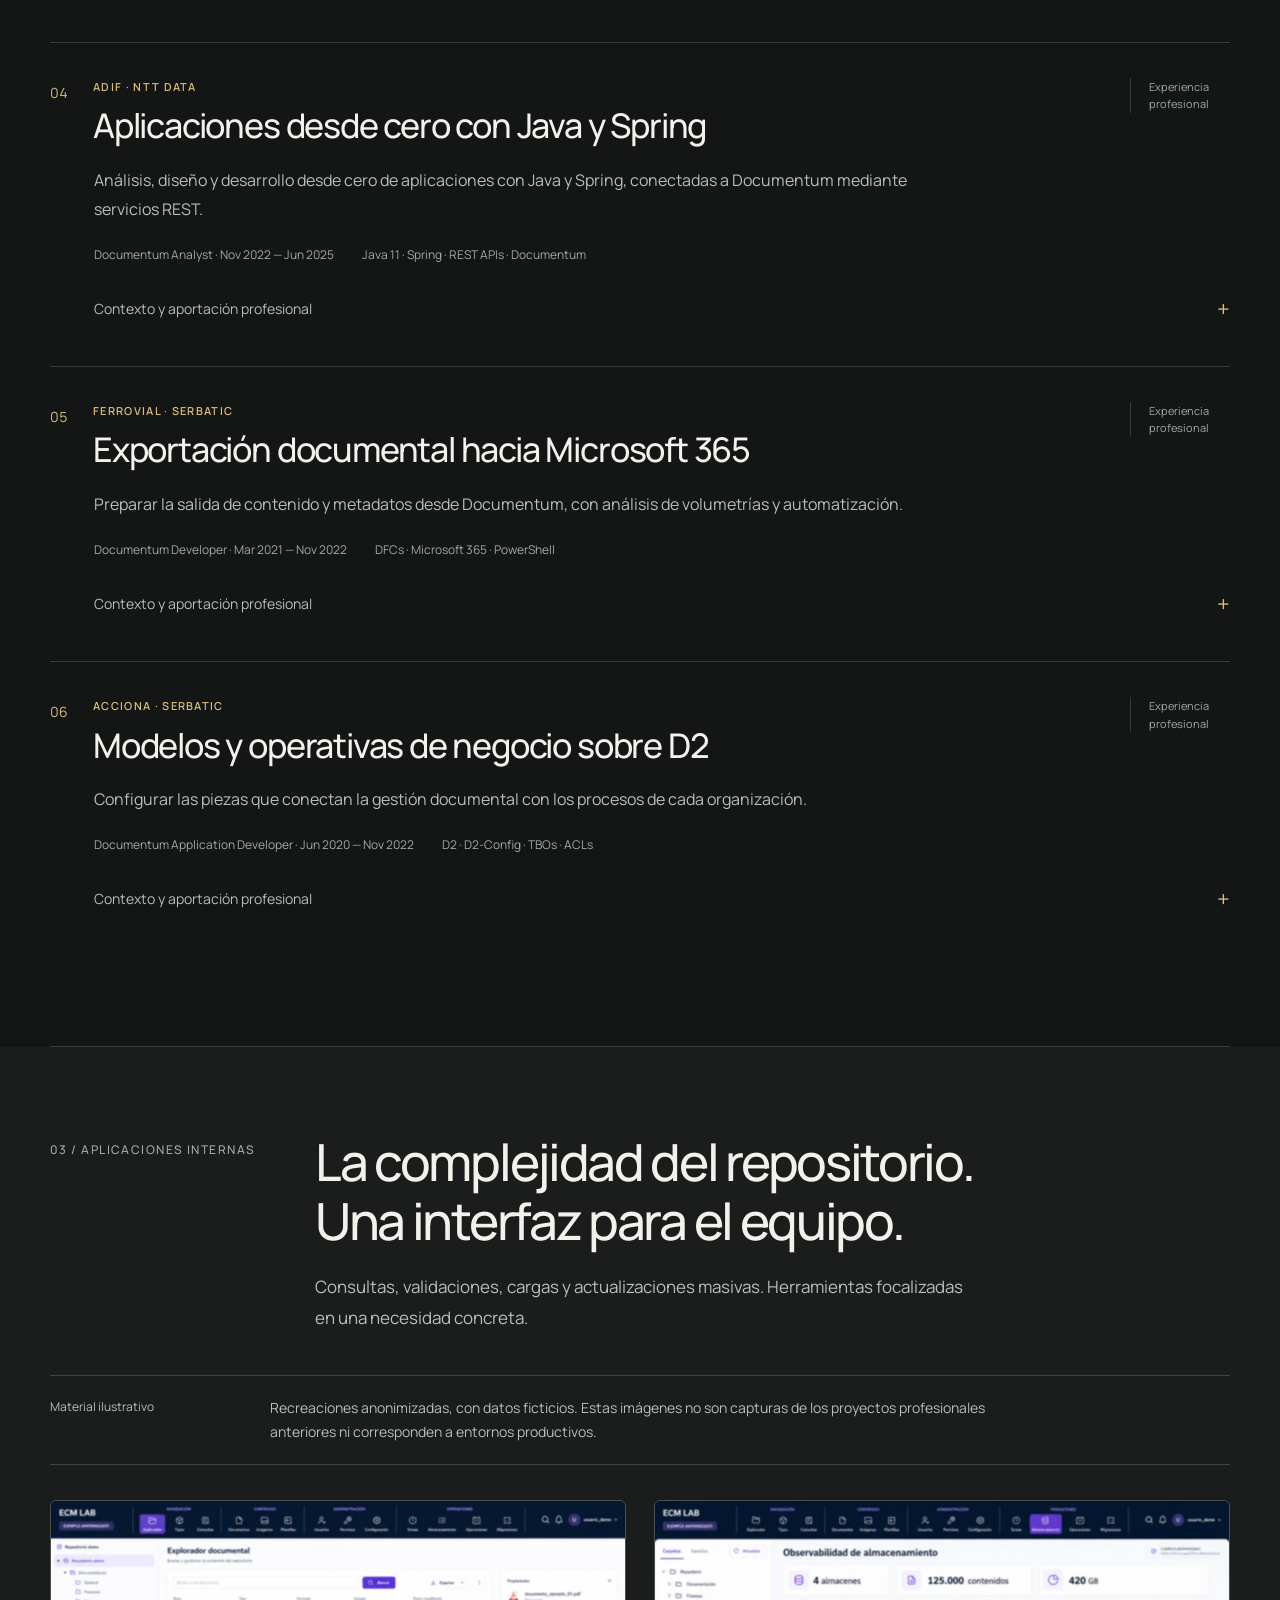
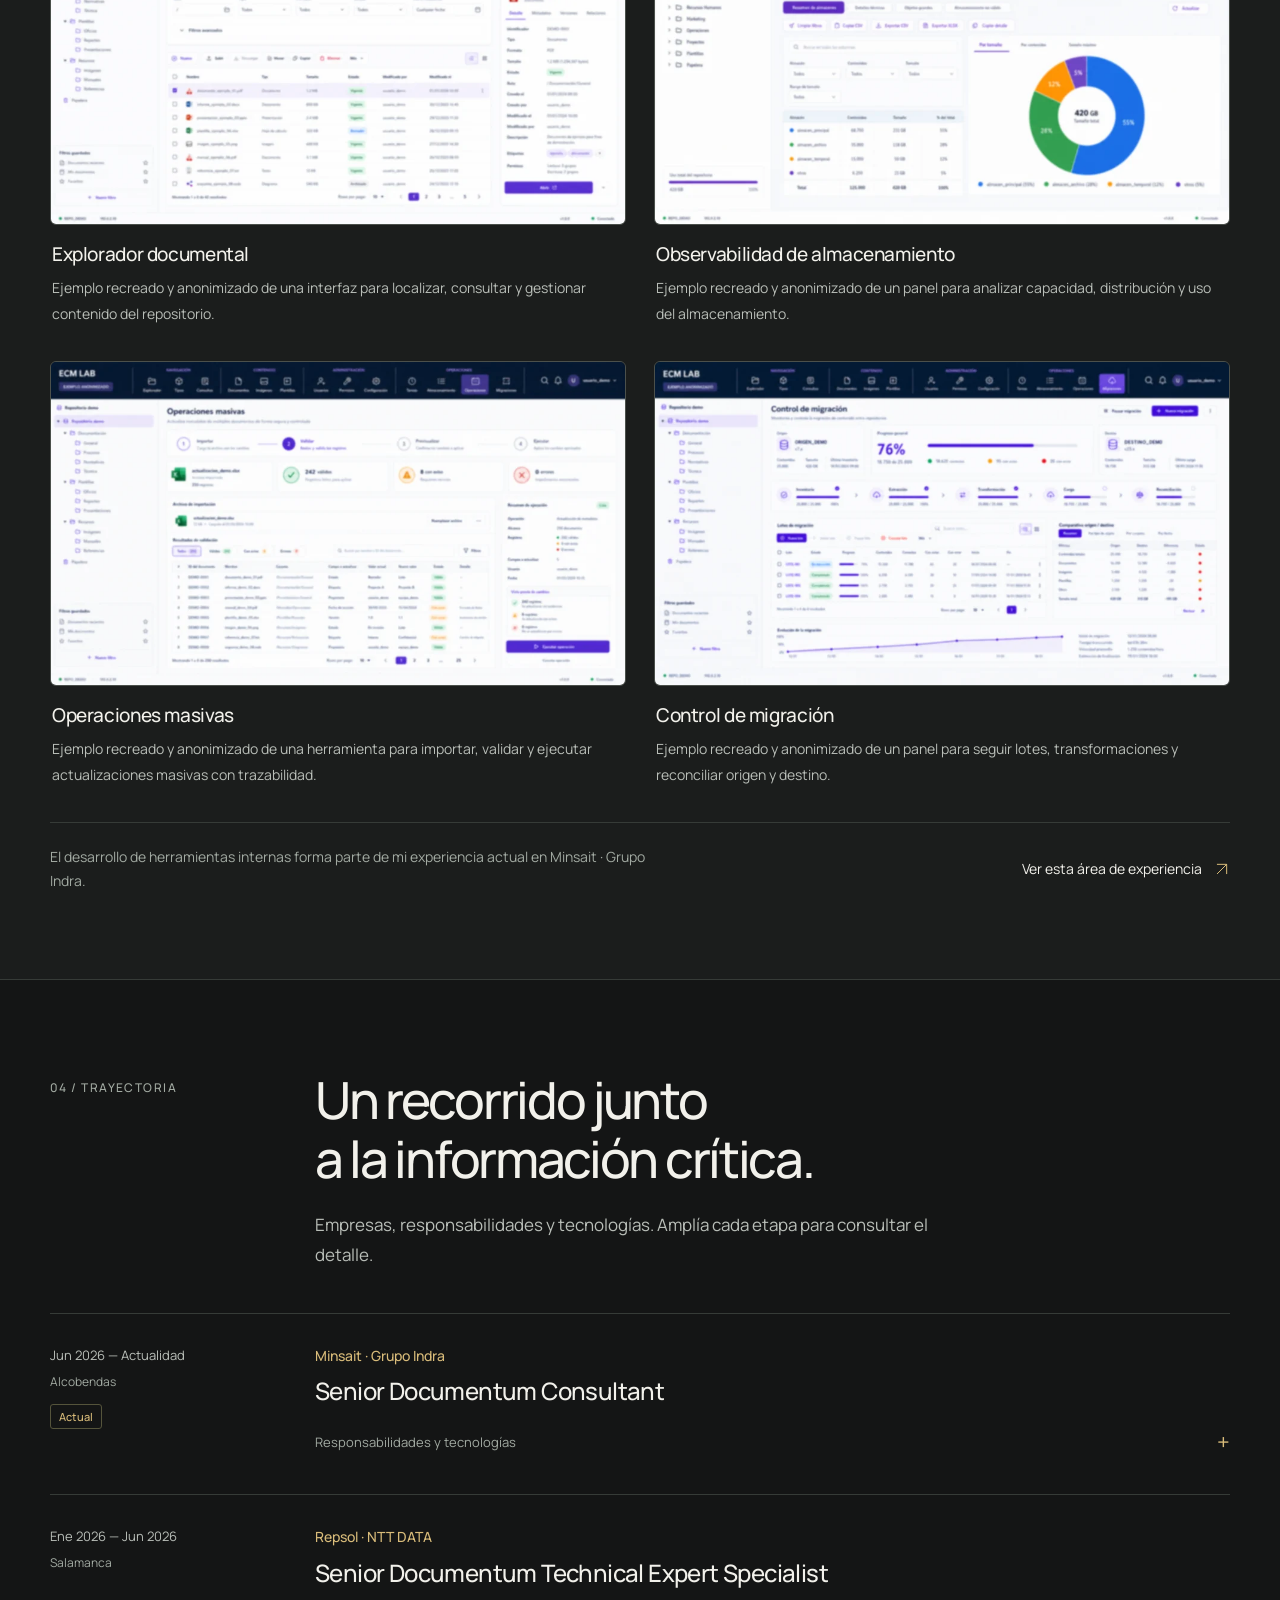
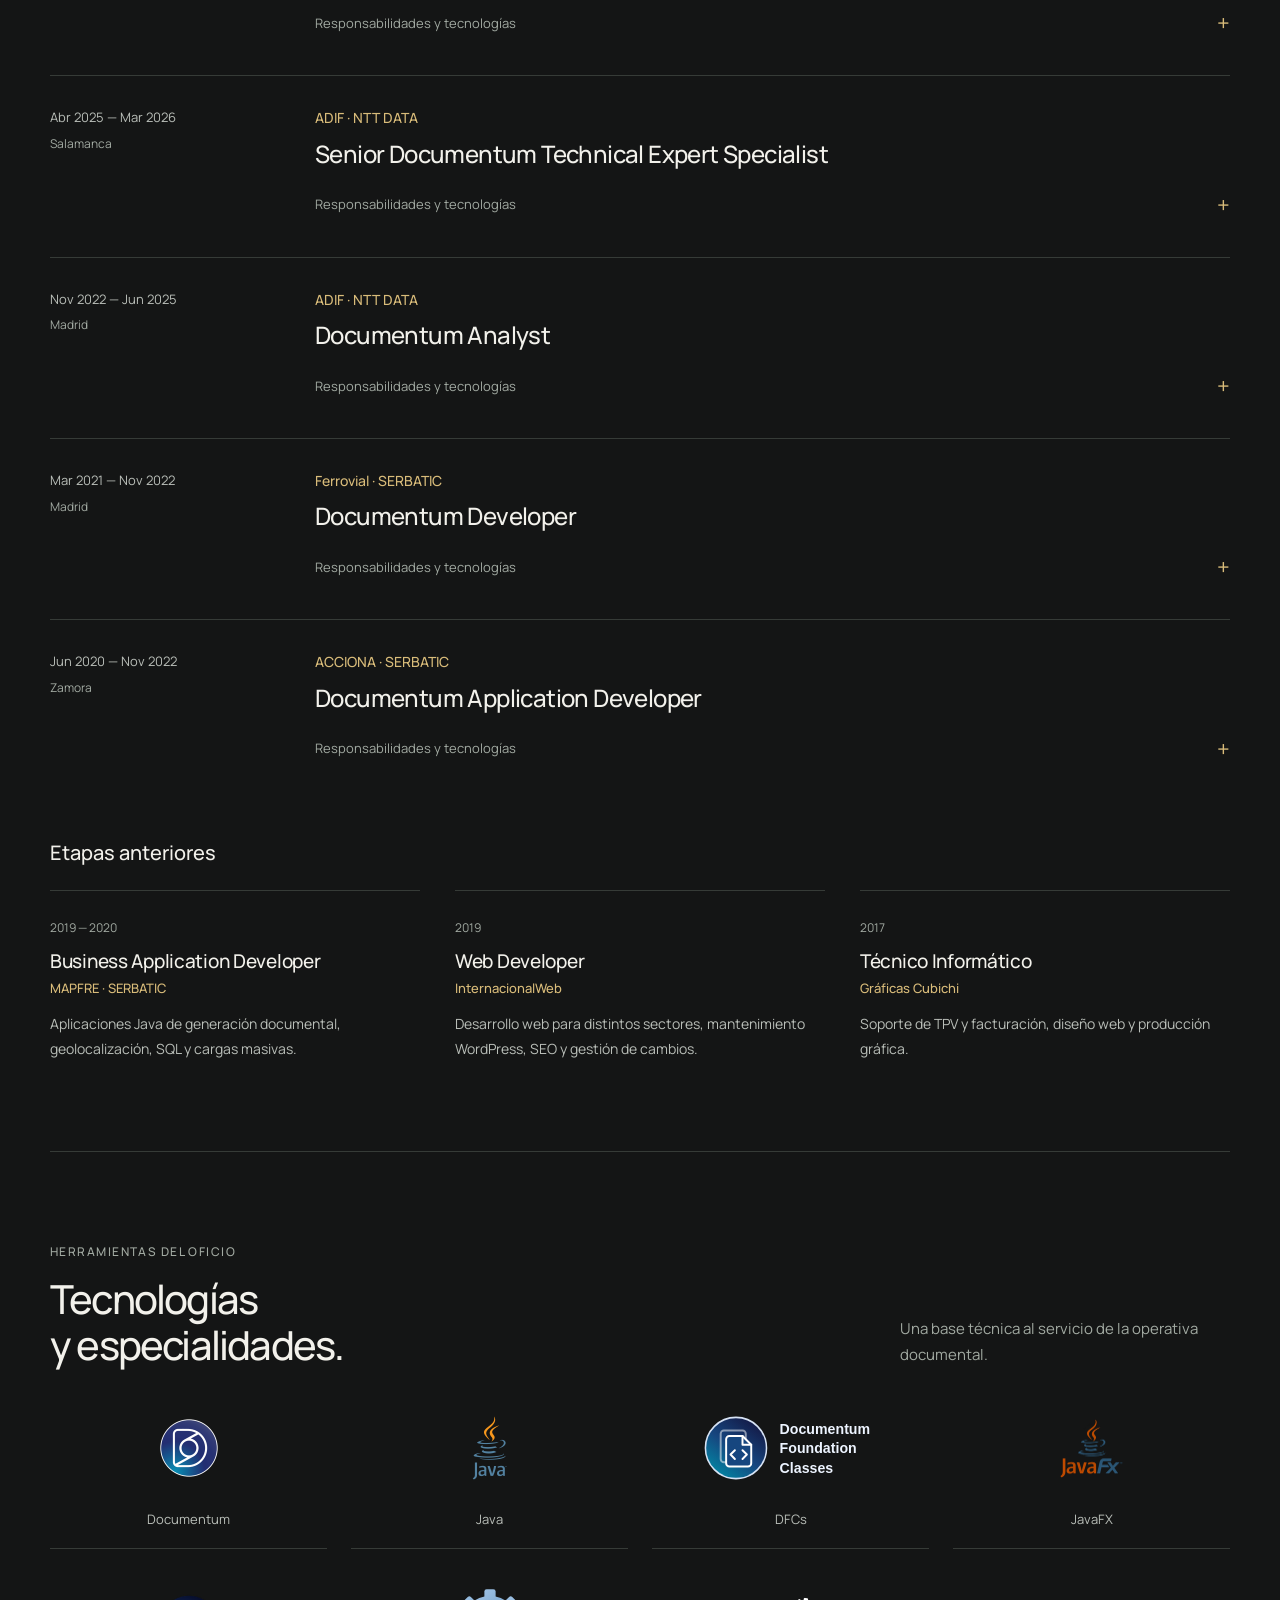
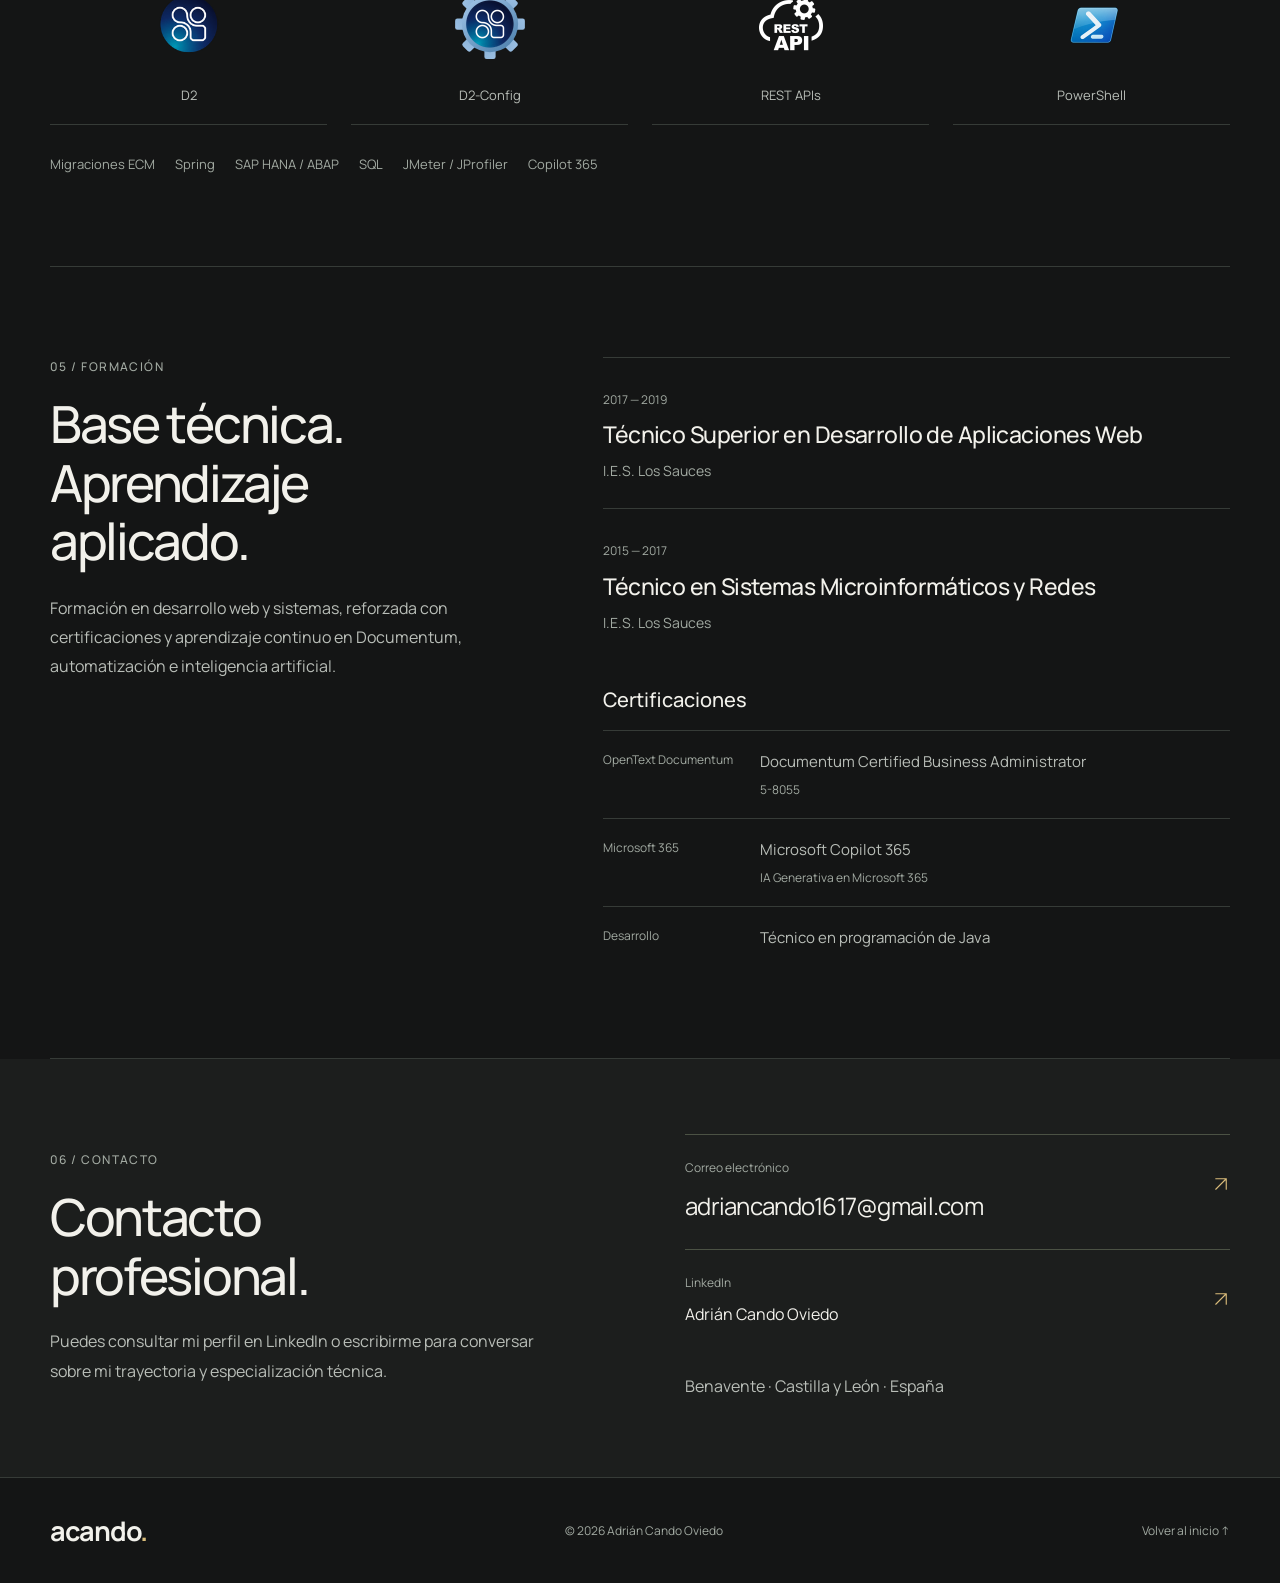
==== commit 16256313: "Remove technology line from portrait caption" ====
--- a/index.html
+++ b/index.html
@@ -46,7 +46,7 @@
 <main id="contenido" tabindex="-1">
 <section class="hero content-width" id="sobre" aria-labelledby="hero-title">
  <div class="hero-copy"><p class="eyebrow">Ingeniería documental · Java · ECM</p><p class="hero-name">Adrián Cando Oviedo <span>Senior Documentum Consultant</span></p><h1 id="hero-title">Especialización en<br>Documentum, Java<br><em>y automatización.</em></h1><p class="hero-intro">Mi trayectoria combina migraciones ECM, desarrollo de herramientas internas e integración de sistemas documentales en entornos empresariales.</p><div class="hero-actions"><a class="button button-primary" href="#casos">Ver mi trabajo <svg class="icon" aria-hidden="true"><use href="#i-arrow"></use></svg></a><a class="button button-secondary" href="#contacto">Contactar</a></div><p class="hero-footnote"><span data-experience-start="2019-11">7+</span> años en desarrollo y ECM <span class="separator">/</span> De la arquitectura a la operativa</p></div>
- <figure class="hero-profile"><div class="portrait-frame"><img src="assets/optimized/portrait-640.webp" srcset="assets/optimized/portrait-320.webp 320w, assets/optimized/portrait-384.webp 384w, assets/optimized/portrait-640.webp 640w" sizes="(min-width: 1051px) 330px, (min-width: 801px) 280px, (min-width: 601px) 205px, (min-width: 361px) 150px, 125px" width="640" height="640" alt="Adrián Cando Oviedo" fetchpriority="high" decoding="async"></div><figcaption><span>Benavente · Castilla y León</span><a href="https://www.linkedin.com/in/adrian-cando-oviedo" target="_blank" rel="noreferrer">LinkedIn <svg class="icon" aria-hidden="true"><use href="#i-arrow"></use></svg></a></figcaption><div class="profile-caption"><span>Etapa actual</span><p>Minsait · Grupo Indra<br>JavaFX, Java &amp; DFCs</p></div></figure>
+<figure class="hero-profile"><div class="portrait-frame"><img src="assets/optimized/portrait-640.webp" srcset="assets/optimized/portrait-320.webp 320w, assets/optimized/portrait-384.webp 384w, assets/optimized/portrait-640.webp 640w" sizes="(min-width: 1051px) 330px, (min-width: 801px) 280px, (min-width: 601px) 205px, (min-width: 361px) 150px, 125px" width="640" height="640" alt="Adrián Cando Oviedo" fetchpriority="high" decoding="async"></div><figcaption><span>Benavente · Castilla y León</span><a href="https://www.linkedin.com/in/adrian-cando-oviedo" target="_blank" rel="noreferrer">LinkedIn <svg class="icon" aria-hidden="true"><use href="#i-arrow"></use></svg></a></figcaption><div class="profile-caption"><span>Etapa actual</span><p>Minsait · Grupo Indra</p></div></figure>
 </section>
 <div class="domain-strip content-width" aria-label="Ámbitos de experiencia"><p>Experiencia en entornos empresariales</p><div><span>Energía</span><span>Infraestructuras</span><span>Construcción</span><span>Seguros</span><span>Servicios públicos</span></div></div>
 
--- a/css/styles.css
+++ b/css/styles.css
@@ -62,7 +62,7 @@
 .hero-footnote > span:first-child { color: var(--text); }
 .separator { margin-inline: 12px; color: #666f65; }
 .hero-profile { min-width: 0; padding-top: 30px; }
-.portrait-frame { aspect-ratio: 1; background: linear-gradient(145deg, #817565, #55514a 60%, #353636); box-shadow: inset 0 0 0 1px #ffffff0d; border-radius: 12px; overflow: hidden; }
+.portrait-frame { aspect-ratio: 1; background: radial-gradient(ellipse at 50% 18%, #65727d 0%, #424d57 48%, #252c33 100%); box-shadow: inset 0 0 0 1px #ffffff0d; border-radius: 12px; overflow: hidden; }
 .portrait-frame img { display: block; width: 100%; height: 100%; object-fit: contain; }
 .hero-profile figcaption { display: flex; flex-wrap: wrap; align-items: center; justify-content: space-between; gap: 6px 12px; font-size: 12px; color: var(--soft); margin-top: 16px; }
 .hero-profile figcaption a { color: var(--muted); display: inline-flex; align-items: center; gap: 6px; padding-block: 5px; }
